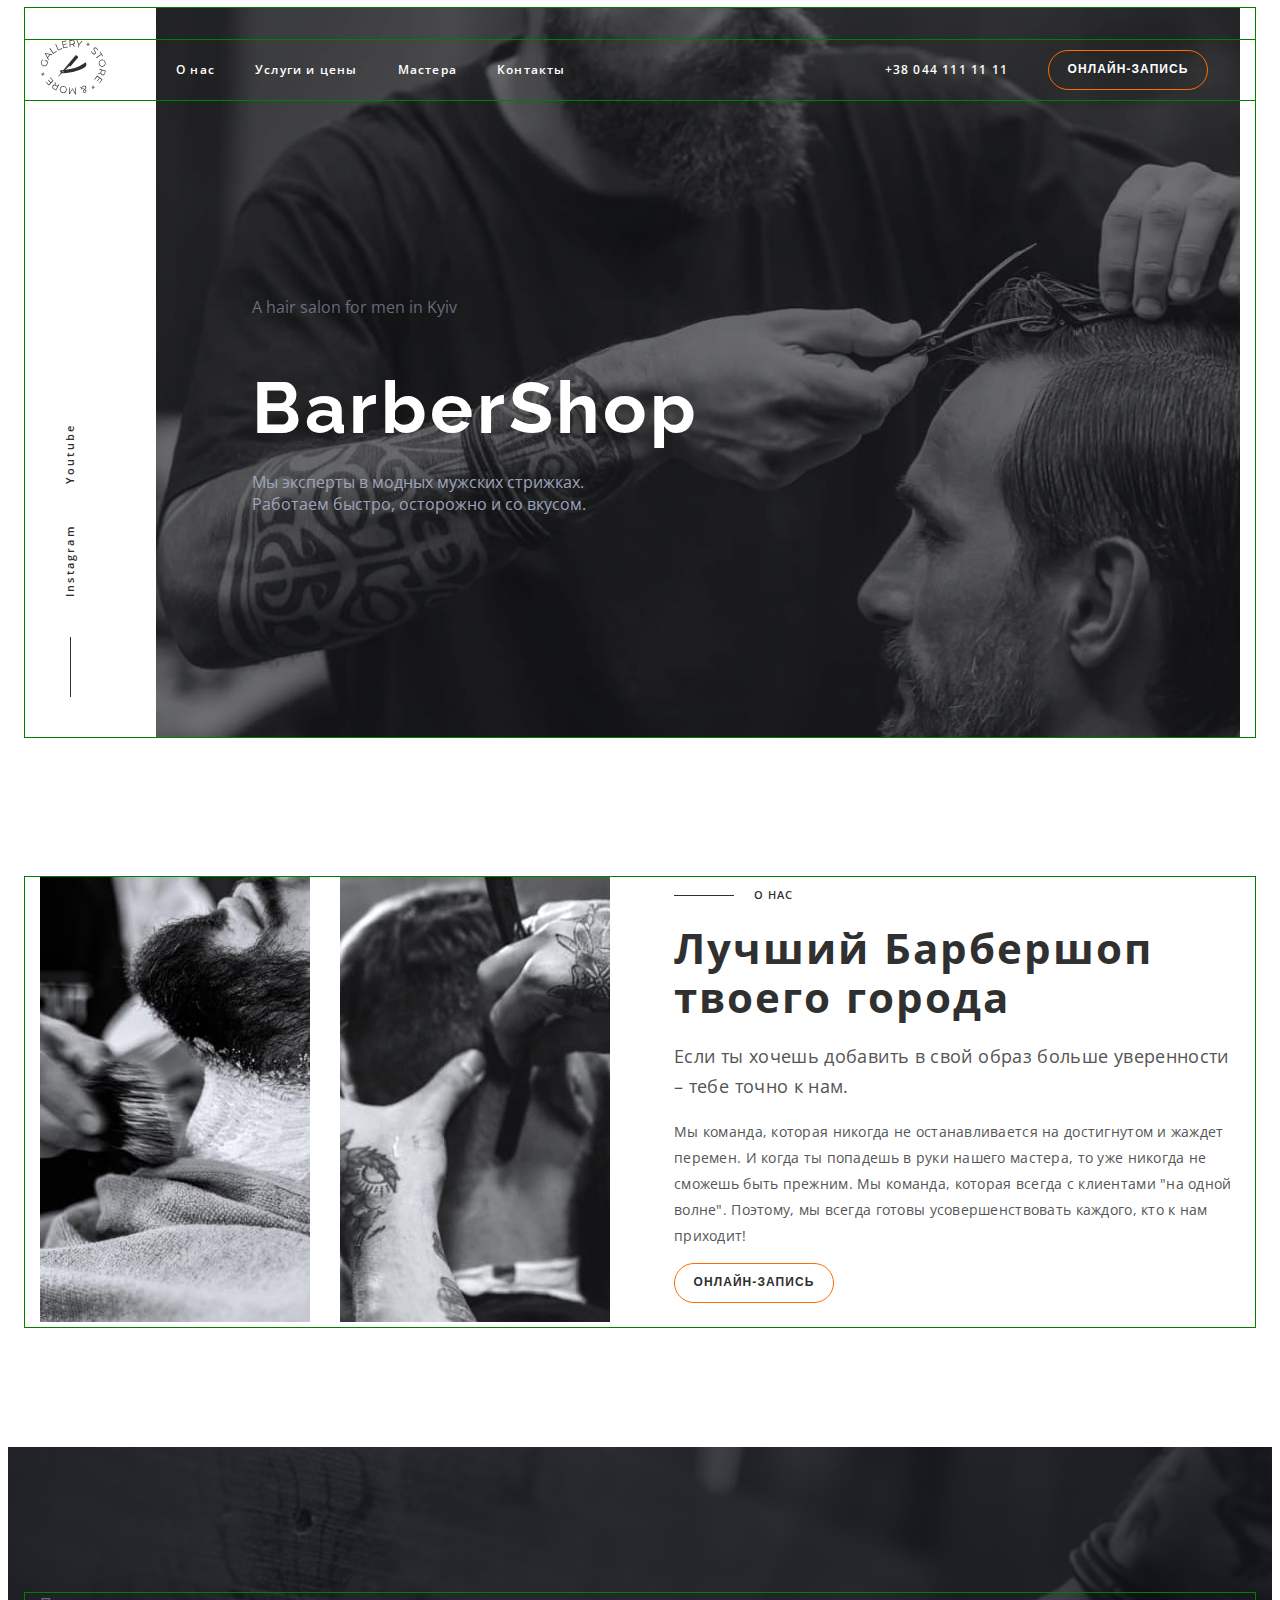
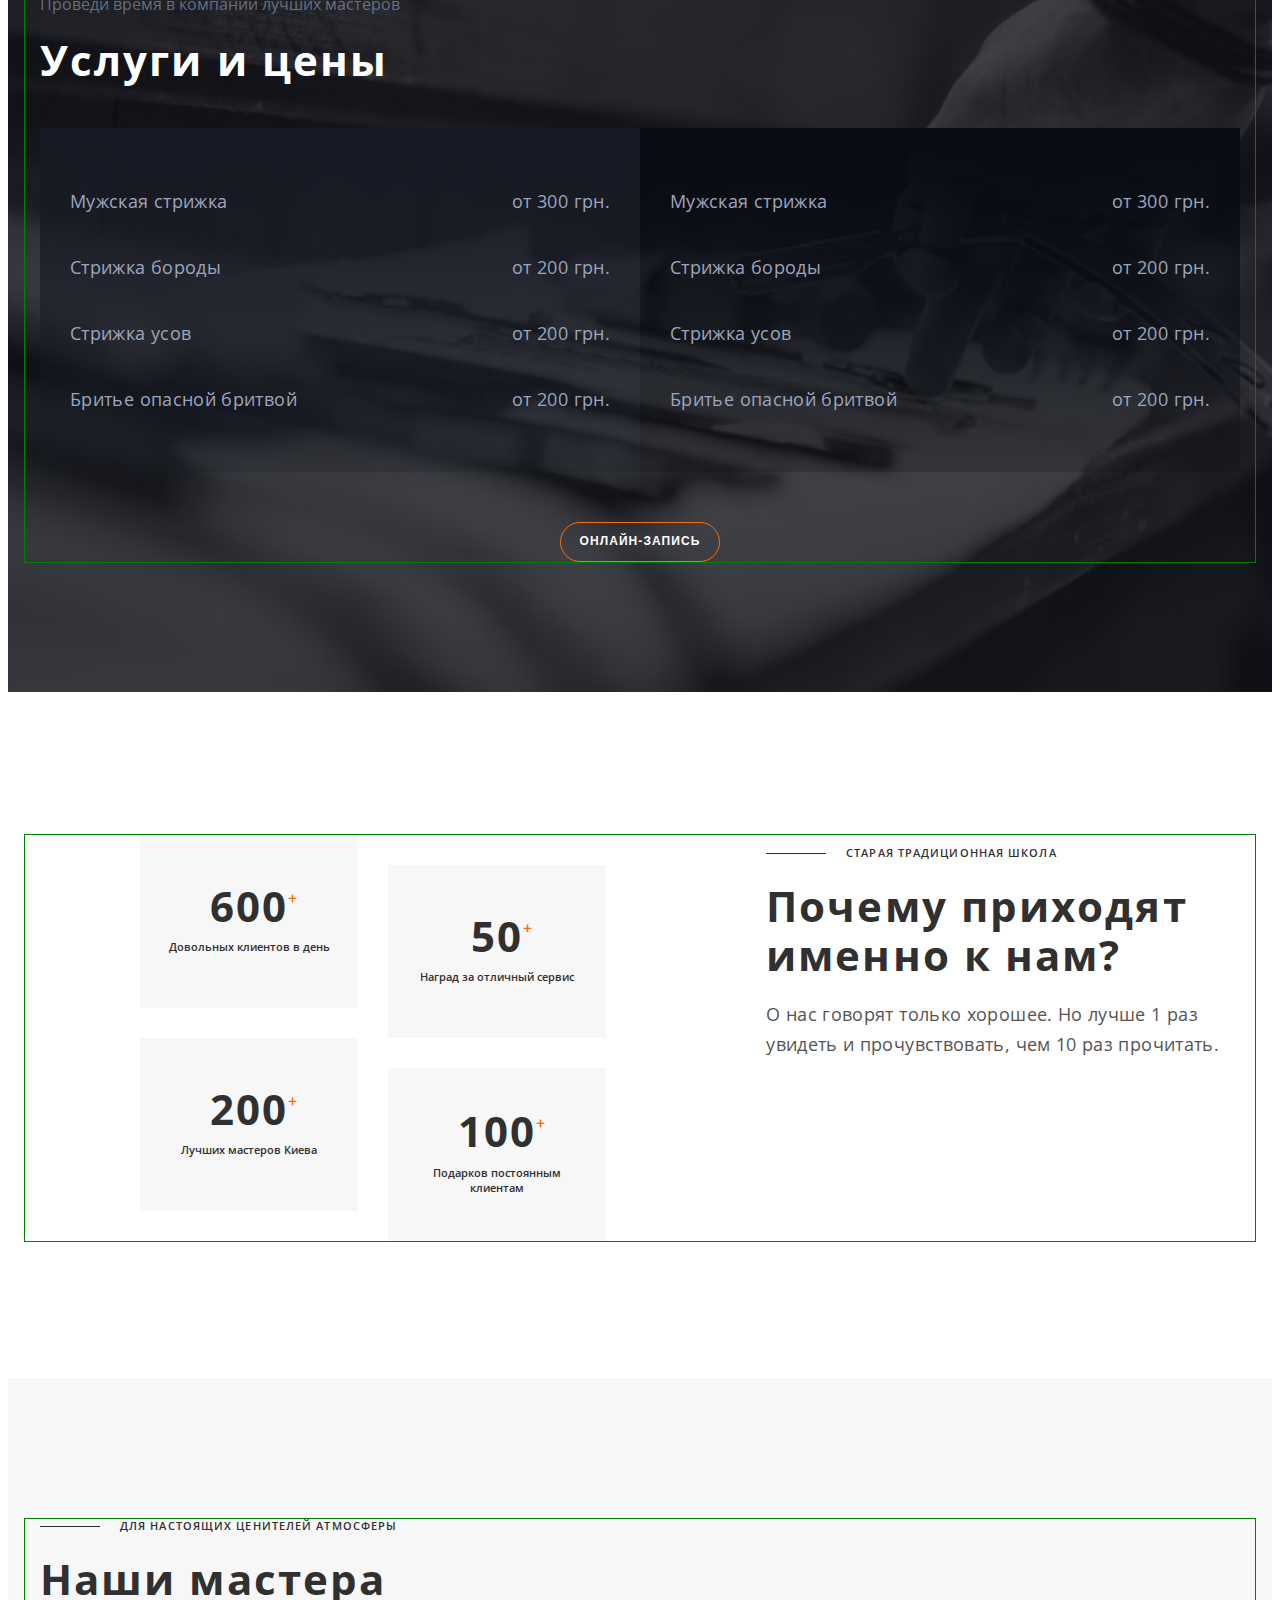
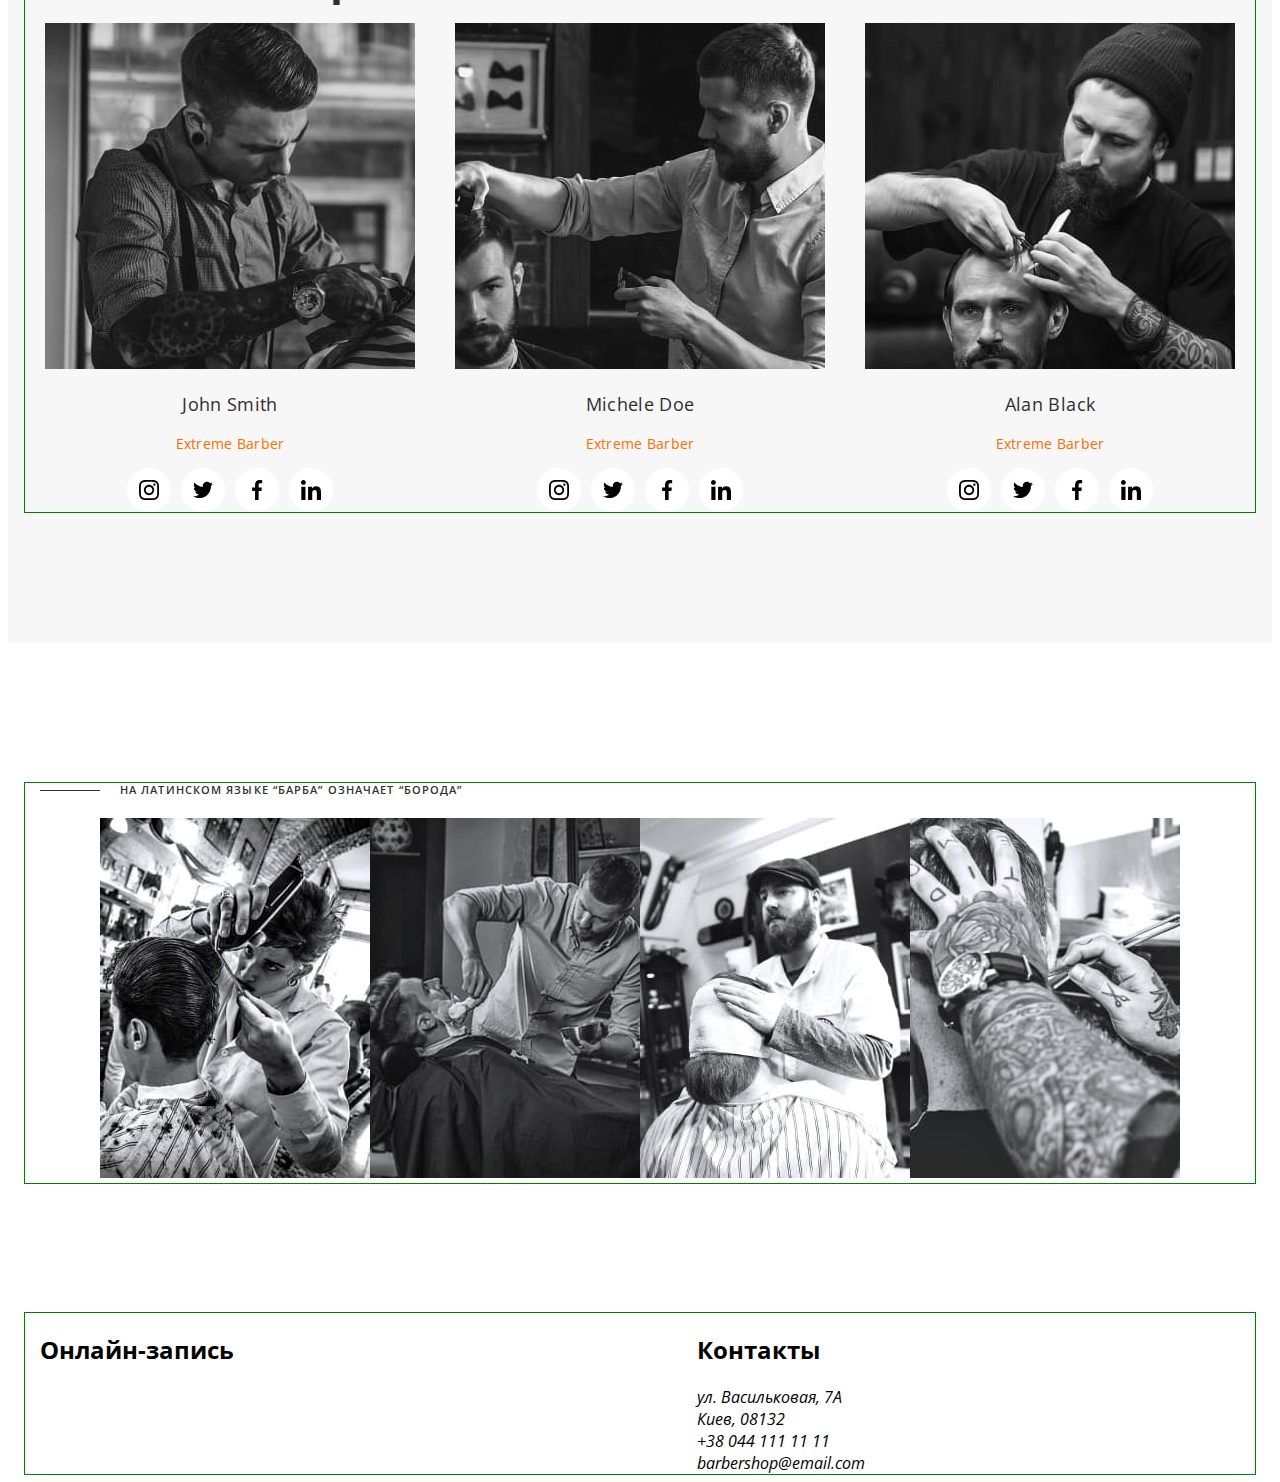
==== index.html @ f623eb81 "add masters" ====
<!DOCTYPE html>
<html lang="en">
  <head>
    <meta charset="UTF-8" />
    <meta http-equiv="X-UA-Compatible" content="IE=edge" />
    <meta name="viewport" content="width=device-width, initial-scale=1.0" />
    <link rel="preconnect" href="https://fonts.googleapis.com" />
    <link rel="preconnect" href="https://fonts.gstatic.com" crossorigin />
    <link
      href="https://fonts.googleapis.com/css2?family=Open+Sans:wght@400;600;700&family=Raleway:wght@700&display=swap"
      rel="stylesheet"
    />
    <link
      rel="stylesheet"
      href="https://cdnjs.cloudflare.com/ajax/libs/modern-normalize/1.1.0/modern-normalize.min.css"
      integrity="sha512-wpPYUAdjBVSE4KJnH1VR1HeZfpl1ub8YT/NKx4PuQ5NmX2tKuGu6U/JRp5y+Y8XG2tV+wKQpNHVUX03MfMFn9Q=="
      crossorigin="anonymous"
      referrerpolicy="no-referrer"
    />
    <link rel="stylesheet" href="./styles/styles.css" />
    <link rel="stylesheet" href="./css/main.min.css" />
    <title>Barbershop-remaster</title>
  </head>
  <body>
    <header>
      <section class="header">
        <div class="container">
          <a href="" class="logo-link">
            <svg class="logo-item" width="66" height="55">
              <use href="./images/symbol-defs.svg#icon-Logo"></use>
            </svg>
          </a>
          <ul class="list header-links-list">
            <li class="header-links-item"><a href=""></a>О нас</li>
            <li class="header-links-item"><a href=""></a>Услуги и цены</li>
            <li class="header-links-item"><a href=""></a>Мастера</li>
            <li class="header-links-item"><a href=""></a>Контакты</li>
          </ul>
          <a href="tel:+380441111111" class="link header-tel">+38 044 111 11 11</a>
          <button type="button" class="btn btn-light btn-header">онлайн-запись</button>
        </div>
      </section>
    </header>
    <main>
      <section class="hero">
        <div class="container">
          <div class="hero-soc">
            <ul class="list hero-socials-list">
              <li class="hero-socials-item">
                <a href="" class="link">Instagram</a>
              </li>
              <li class="hero-socials-item">
                <a href="" class="link">Youtube</a>
              </li>
            </ul>
          </div>
          <div class="hero-content">
            <p class="top-text-light">A hair salon for men in Kyiv</p>
            <h1 class="hero-title">BarberShop</h1>
            <p class="bottom-text-light">
              Мы эксперты в модных мужских стрижках. <br />
              Работаем быстро, осторожно и со вкусом.
            </p>
          </div>
        </div>
      </section>
      <section class="about">
        <div class="container">
          <ul class="about-photos list">
            <li class="about-photos-item">
              <img src="./images/bestbarbershop1.jpg" alt="" />
            </li>
            <li class="about-photos-item">
              <img src="./images/bestbarbershop2.jpg" alt="" />
            </li>
          </ul>
          <div class="about-content">
            <p class="top-text">О НАС</p>
            <h2 class="title">Лучший Барбершоп твоего города</h2>
            <p class="bottom-text">Если ты хочешь добавить в свой образ больше уверенности – тебе точно к нам.</p>
            <p class="small-text">
              Мы команда, которая никогда не останавливается на достигнутом и жаждет перемен. И когда ты попадешь в руки
              нашего мастера, то уже никогда не сможешь быть прежним. Мы команда, которая всегда с клиентами "на одной
              волне". Поэтому, мы всегда готовы усовершенствовать каждого, кто к нам приходит!
            </p>
            <button type="button" class="btn">онлайн-запись</button>
          </div>
        </div>
      </section>
      <section class="prices">
        <div class="container">
          <p class="top-text-light">Проведи время в компании лучших мастеров</p>
          <h2 class="title prices-title">Услуги и цены</h2>
          <div class="prices-lists">
            <ul class="prices-list list">
              <li class="prices-list-item">
                <p>Мужская стрижка</p>
                <p>от 300 грн.</p>
              </li>
              <li class="prices-list-item">
                <p>Стрижка бороды</p>
                <p>от 200 грн.</p>
              </li>
              <li class="prices-list-item">
                <p>Стрижка усов</p>
                <p>от 200 грн.</p>
              </li>
              <li class="prices-list-item">
                <p>Бритье опасной бритвой</p>
                <p>от 200 грн.</p>
              </li>
            </ul>
            <ul class="prices-list list">
              <li class="prices-list-item">
                <p>Мужская стрижка</p>
                <p>от 300 грн.</p>
              </li>
              <li class="prices-list-item">
                <p>Стрижка бороды</p>
                <p>от 200 грн.</p>
              </li>
              <li class="prices-list-item">
                <p>Стрижка усов</p>
                <p>от 200 грн.</p>
              </li>
              <li class="prices-list-item">
                <p>Бритье опасной бритвой</p>
                <p>от 200 грн.</p>
              </li>
            </ul>
          </div>
          <button type="button" class="btn btn-light btn-prices">онлайн-запись</button>
        </div>
      </section>
      <section class="benefits">
        <div class="container">
          <ul class="list benefits-list">
            <li class="benefits-list-item">
              <span class="benefits-number">600</span>
              <p class="benefits-item-text">Довольных клиентов в день</p>
            </li>
            <li class="benefits-list-item">
              <span class="benefits-number">50</span>
              <p class="benefits-item-text">Наград за отличный сервис</p>
            </li>
            <li class="benefits-list-item">
              <span class="benefits-number">200</span>
              <p class="benefits-item-text">Лучших мастеров Киева</p>
            </li>
            <li class="benefits-list-item">
              <span class="benefits-number">100</span>
              <p class="benefits-item-text">Подарков постоянным клиентам</p>
            </li>
          </ul>
          <div class="benefits-content">
            <p class="top-text">старая традиционная школа</p>
            <h2 class="title">Почему приходят именно к нам?</h2>
            <p class="bottom-text">
              О нас говорят только хорошее. Но лучше 1 раз увидеть и прочувствовать, чем 10 раз прочитать.
            </p>
          </div>
        </div>
      </section>
      <!-- --MASTERS-- -->
      <section class="masters">
        <div class="container">
          <p class="top-text">для настоящих ценителей атмосферы</p>
          <h2 class="title">Наши мастера</h2>
          <ul class="list cards-list">
            <li class="cards-list__item">
              <img src="./images/barber1.jpg" width="370" alt="" />
              <h3 class="masters-name">John Smith</h3>
              <p class="masters-position">Extreme Barber</p>
              <ul class="list social-list">
                <li class="social-list__item">
                  <a href="" class="link social-list__link">
                    <svg class="cards-social-icon" width="20" heifgt="20">
                      <use href="./images/symbol-defs.svg#icon-instagram"></use>
                    </svg>
                  </a>
                </li>
                <li class="social-list__item">
                  <a href="" class="link social-list__link">
                    <svg class="cards-social-icon" width="20" heifgt="20">
                      <use href="./images/symbol-defs.svg#icon-twitter"></use>
                    </svg>
                  </a>
                </li>
                <li class="social-list__item">
                  <a href="" class="link social-list__link">
                    <svg class="cards-social-icon" width="20" heifgt="20">
                      <use href="./images/symbol-defs.svg#icon-facebook"></use>
                    </svg>
                  </a>
                </li>
                <li class="social-list__item">
                  <a href="" class="link social-list__link">
                    <svg class="cards-social-icon" width="20" heifgt="20">
                      <use href="./images/symbol-defs.svg#icon-linkedin"></use>
                    </svg>
                  </a>
                </li>
              </ul>
            </li>
            <li class="cards-list__item">
              <img src="./images/barber2.jpg" alt="" />
              <h3 class="masters-name">Michele Doe</h3>
              <p class="masters-position">Extreme Barber</p>
              <ul class="list social-list">
                <li class="social-list__item">
                  <a href="" class="link social-list__link">
                    <svg class="cards-social-icon" width="20" heifgt="20">
                      <use href="./images/symbol-defs.svg#icon-instagram"></use>
                    </svg>
                  </a>
                </li>
                <li class="social-list__item">
                  <a href="" class="link social-list__link">
                    <svg class="cards-social-icon" width="20" heifgt="20">
                      <use href="./images/symbol-defs.svg#icon-twitter"></use>
                    </svg>
                  </a>
                </li>
                <li class="social-list__item">
                  <a href="" class="link social-list__link">
                    <svg class="cards-social-icon" width="20" heifgt="20">
                      <use href="./images/symbol-defs.svg#icon-facebook"></use>
                    </svg>
                  </a>
                </li>
                <li class="social-list__item">
                  <a href="" class="link social-list__link">
                    <svg class="cards-social-icon" width="20" heifgt="20">
                      <use href="./images/symbol-defs.svg#icon-linkedin"></use>
                    </svg>
                  </a>
                </li>
              </ul>
            </li>
            <li class="cards-list__item">
              <img src="./images/barber3.jpg" alt="" />
              <h3 class="masters-name">Alan Black</h3>
              <p class="masters-position">Extreme Barber</p>
              <ul class="list social-list">
                <li class="social-list__item">
                  <a href="" class="link social-list__link">
                    <svg class="cards-social-icon" width="20" heifgt="20">
                      <use href="./images/symbol-defs.svg#icon-instagram"></use>
                    </svg>
                  </a>
                </li>
                <li class="social-list__item">
                  <a href="" class="link social-list__link">
                    <svg class="cards-social-icon" width="20" heifgt="20">
                      <use href="./images/symbol-defs.svg#icon-twitter"></use>
                    </svg>
                  </a>
                </li>
                <li class="social-list__item">
                  <a href="" class="link social-list__link">
                    <svg class="cards-social-icon" width="20" heifgt="20">
                      <use href="./images/symbol-defs.svg#icon-facebook"></use>
                    </svg>
                  </a>
                </li>
                <li class="social-list__item">
                  <a href="" class="link social-list__link">
                    <svg class="cards-social-icon" width="20" heifgt="20">
                      <use href="./images/symbol-defs.svg#icon-linkedin"></use>
                    </svg>
                  </a>
                </li>
              </ul>
            </li>
          </ul>
        </div>
      </section>
      <section class="galery">
        <div class="container">
          <p class="top-text">На латинском языке “барба” означает “борода”</p>
          <h2 class="visually-hidden">galery</h2>
          <ul class="list galery-list">
            <li><img src="./images/galery1.jpg" width="270" alt="" class="galery-list-item" /></li>
            <li><img src="./images/galery2.jpg" width="270" alt="" class="galery-list-item" /></li>
            <li><img src="./images/galery3.jpg" width="270" alt="" class="galery-list-item" /></li>
            <li><img src="./images/galery4.jpg" width="270" alt="" class="galery-list-item" /></li>
          </ul>
        </div>
      </section>
      <section class="contacts">
        <div class="container">
          <div class="left-side">
            <h2>Онлайн-запись</h2>
          </div>
          <div class="right-side">
            <h2>Контакты</h2>
            <address>
              <ul class="list address-list">
                <li class="address-list-item">
                  <a href="" class="link address-list-link"></a>ул. Васильковая, 7А <br />
                  Киев, 08132
                </li>
                <li class="address-list-item">
                  <a href="tel:+380441111111" class="link address-list-link"></a>+38 044 111 11 11
                </li>
                <li class="address-list-item">
                  <a href="mailto:barbershop@email.com" class="link address-list-link">barbershop@email.com</a>
                </li>
              </ul>
            </address>
          </div>
        </div>
      </section>
    </main>
  </body>
</html>
---- styles/styles.css ----
body {
  font-family: "open sans", sans-serif;
}

ul,
ol {
  margin: 0;
  padding-left: 0;
}

.link {
  text-decoration: none;
  display: block;
  color: currentColor;
}

.list {
  list-style: none;
}

.container {
  width: 1200px;
  padding-left: 15px;
  padding-right: 15px;
  margin: 0 auto;
  outline: 1px solid green;
}

.visually-hidden {
  position: absolute;
  white-space: nowrap;
  width: 1px;
  height: 1px;
  overflow: hidden;
  border: 0;
  padding: 0;
  clip: rect(0 0 0 0);
  clip-path: inset(50%);
  margin: -1px;
}

.top-text {
  margin-bottom: 20px;
  font-weight: 600;
  font-size: 11px;
  line-height: 1.36;
  letter-spacing: 0.1em;
  text-transform: uppercase;
  color: var(--text-dark-color);
  display: flex;
  align-items: center;
}

.top-text::before {
  content: "";
  width: 60px;
  height: 1px;
  background-color: var(--text-dark-color);
  margin-right: 20px;
}

.top-text-light {
  color: var(--top-text-light-color);
}

.title {
  font-weight: 700;
  font-size: 42px;
  line-height: 49px;
  letter-spacing: 0.05em;
  color: var(--text-dark-color);
  margin-top: 20px;
  margin-bottom: 20px;
}

.bottom-text {
  font-weight: 400;
  font-size: 18px;
  line-height: 1.67;
  letter-spacing: 0.02em;
  color: var(--text-grey-color);
}

.bottom-text-light {
  color: var(--text-light-color);
}

.small-text {
  font-size: 14px;
  line-height: 1.86;
  letter-spacing: 0.02em;
  color: var(--text-grey-color);
}

/* -----------HEADER----------- */

.header {
  padding-top: 32px;
  /* padding-bottom: 32px; */
  position: absolute;
  left: 50%;
  transform: translateX(-50%);
}

.header .container {
  display: flex;
  align-items: center;
}

.logo-link {
  color: var(--text-dark-color);
}

.logo-item {
  fill: currentColor;
}

.header-links-list {
  display: flex;
  margin-left: 70px;
}

.header-links-item {
  font-weight: 600;
  font-size: 12px;
  line-height: 1.33;
  letter-spacing: 0.1em;
  color: var(--white-color);
}

.header-links-item:not(:first-child) {
  margin-left: 40px;
}

.header-tel {
  font-weight: 600;
  font-size: 12px;
  line-height: 1.33;
  letter-spacing: 0.1em;
  color: var(--white-color);
  margin-left: 319px;
  margin-right: 40px;
}

/* -----------HERO----------- */

.hero .container {
  display: flex;
  align-items: flex-end;
}

.hero-soc {
  display: flex;
  transform-origin: top left;
  width: 93px;
  padding-left: 23px;
  padding-bottom: 40px;
}

.hero-socials-list {
  display: flex;
  align-items: center;
  transform: rotate(-90deg) translateX(-15px);
  transform-origin: top left;
}

.hero-socials-list::before {
  content: "";

  width: 60px;
  height: 1px;
  background-color: var(--text-dark-color);
  margin-right: 40px;
  display: flex;
}

.hero-socials-item {
  font-weight: 600;
  font-size: 11px;
  line-height: 1.36;
  letter-spacing: 0.2em;
  color: var(--text-dark-color);
}

.hero-socials-item + .hero-socials-item {
  margin-left: 40px;
}

.hero-content {
  padding: 272px 96px 206px 96px;
  padding-right: 452px;
  background-color: var(--text-dark-color);
  background-image: linear-gradient(rgba(25, 28, 38, 0.2), rgba(25, 28, 38, 0.2)), url(../images/bg-header.jpg);
  background-size: cover;
  background-repeat: no-repeat;
  background-position: center;
  flex-grow: 1;
}

.hero-title {
  margin-bottom: 20px;
  font-family: "Raleway";
  font-weight: 700;
  font-size: 72px;
  line-height: 1.18;
  letter-spacing: 0.05em;
  color: var(--white-color);
}

.about .container {
  display: flex;
}

.about-photos {
  display: flex;
}

/* -----------ABOUT----------- */

.about {
  padding-top: 140px;
  padding-bottom: 120px;
}

.about-content {
  margin-left: 64px;
}

.about-photos-item + .about-photos-item {
  margin-left: 30px;
}

/* -----------PRICES----------- */

.prices {
  padding-top: 130px;
  padding-bottom: 130px;
  max-width: 1280px;
  margin: 0 auto;
  background-color: #111319;
  background-image: url(../images/bg-prices.png);
  background-size: cover;
  background-repeat: no-repeat;
}

.prices-title {
  margin-bottom: 44px;
  color: var(--white-color);
}

.prices-lists {
  display: flex;
}

.prices-list {
  flex-grow: 1;
  padding: 40px 30px;
  background: linear-gradient(180deg, #171a24 0%, rgba(23, 26, 36, 0.2) 100%);
  margin-bottom: 50px;
}

.prices-list + .prices-list {
  background: linear-gradient(180deg, #090b13 0%, rgba(9, 11, 19, 0.2) 100%);
}

.prices-list-item {
  display: flex;
  justify-content: space-between;
  font-size: 18px;
  line-height: 1.67;
  letter-spacing: 0.02em;

  color: #9da4bd;
}

.btn-prices {
  margin: 0 auto;
}

/* -----------BENEFITS----------- */

.benefits {
  padding-top: 143px;
  padding-bottom: 137px;
}

.benefits .container {
  display: flex;
}

.benefits-list {
  display: flex;
  flex-wrap: wrap;
  margin-left: 100px;
}

.benefits-list-item {
  width: 170px;
  height: 133px;
  background-color: var(--bg-grey-color);
  display: flex;
  flex-direction: column;
  align-items: center;
  justify-content: center;
  padding: 20px 24px;
}

.benefits-list-item:nth-child(odd) {
  margin-right: 30px;
}

.benefits-list-item:nth-child(even) {
  margin-top: 30px;
}

.benefits-number {
  position: relative;
  font-weight: 700;
  font-size: 42px;
  line-height: 1.35;
  letter-spacing: 0.05em;
  color: var(--text-dark-color);
}

.benefits-number::after {
  position: absolute;
  transform: translateY(10px);
  content: "+";
  font-weight: 600;
  font-size: 16px;
  line-height: 1.37;
  text-align: center;
  color: var(--accent-color);
  top: 0;
}

.benefits-item-text {
  font-weight: 600;
  font-size: 11px;
  line-height: 1.36;
  text-align: center;
  color: var(--text-dark-color);
  margin-top: 6px;
}

.benefits-content {
  margin-left: 130px;
}

/* -----------MASTERS----------- */

/* -----------GALERY----------- */

.galery {
  padding-top: 130px;
  padding-bottom: 130px;
}

.galery-list {
  display: flex;
  justify-content: center;
}

.galery-list-item:not(:first-child) {
  margin-left: 30px;
}

/* -----------CONTACTS----------- */

.contacts .container {
  display: flex;
}

.left-side {
  width: 657px;
}
---- css/main.min.css ----
:root{--accent-color: #ff6c00;--white-color: #ffffff;--text-dark-color: #303030;--top-text-light-color: rgba(157, 164, 189, 0.6);--text-grey-color: #555555;--text-light-color: #9da4bd;--bg-grey-color: #f7f7f7}.btn{display:block;width:160px;height:40px;border:1px solid var(--accent-color);border-radius:25px;background-color:rgba(0,0,0,0);font-weight:600;font-size:12px;line-height:1.33;letter-spacing:.09em;text-transform:uppercase;color:var(--text-dark-color)}.btn-light{color:var(--white-color)}.masters{padding-top:130px;padding-bottom:130px;background-color:var(--bg-grey-color)}.cards-list{display:flex;justify-content:space-around;gap:30px}.cards-list__item{flex-basis:calc((100% - 90px)/3)}.masters-name{font-weight:400;font-size:18px;line-height:1.38;text-align:center;letter-spacing:.02em;color:var(--text-dark-color)}.masters-position{font-weight:400;font-size:14px;line-height:1.35;text-align:center;letter-spacing:.02em;color:var(--accent-color)}.social-list{display:flex;justify-content:center}.social-list__item{width:44px;height:44px}.social-list__item:not(:first-child){margin-left:10px}.social-list__link{display:flex;justify-content:center;align-items:center;width:100%;height:100%;border-radius:50%;background-color:var(--white-color)}/*# sourceMappingURL=main.min.css.map */
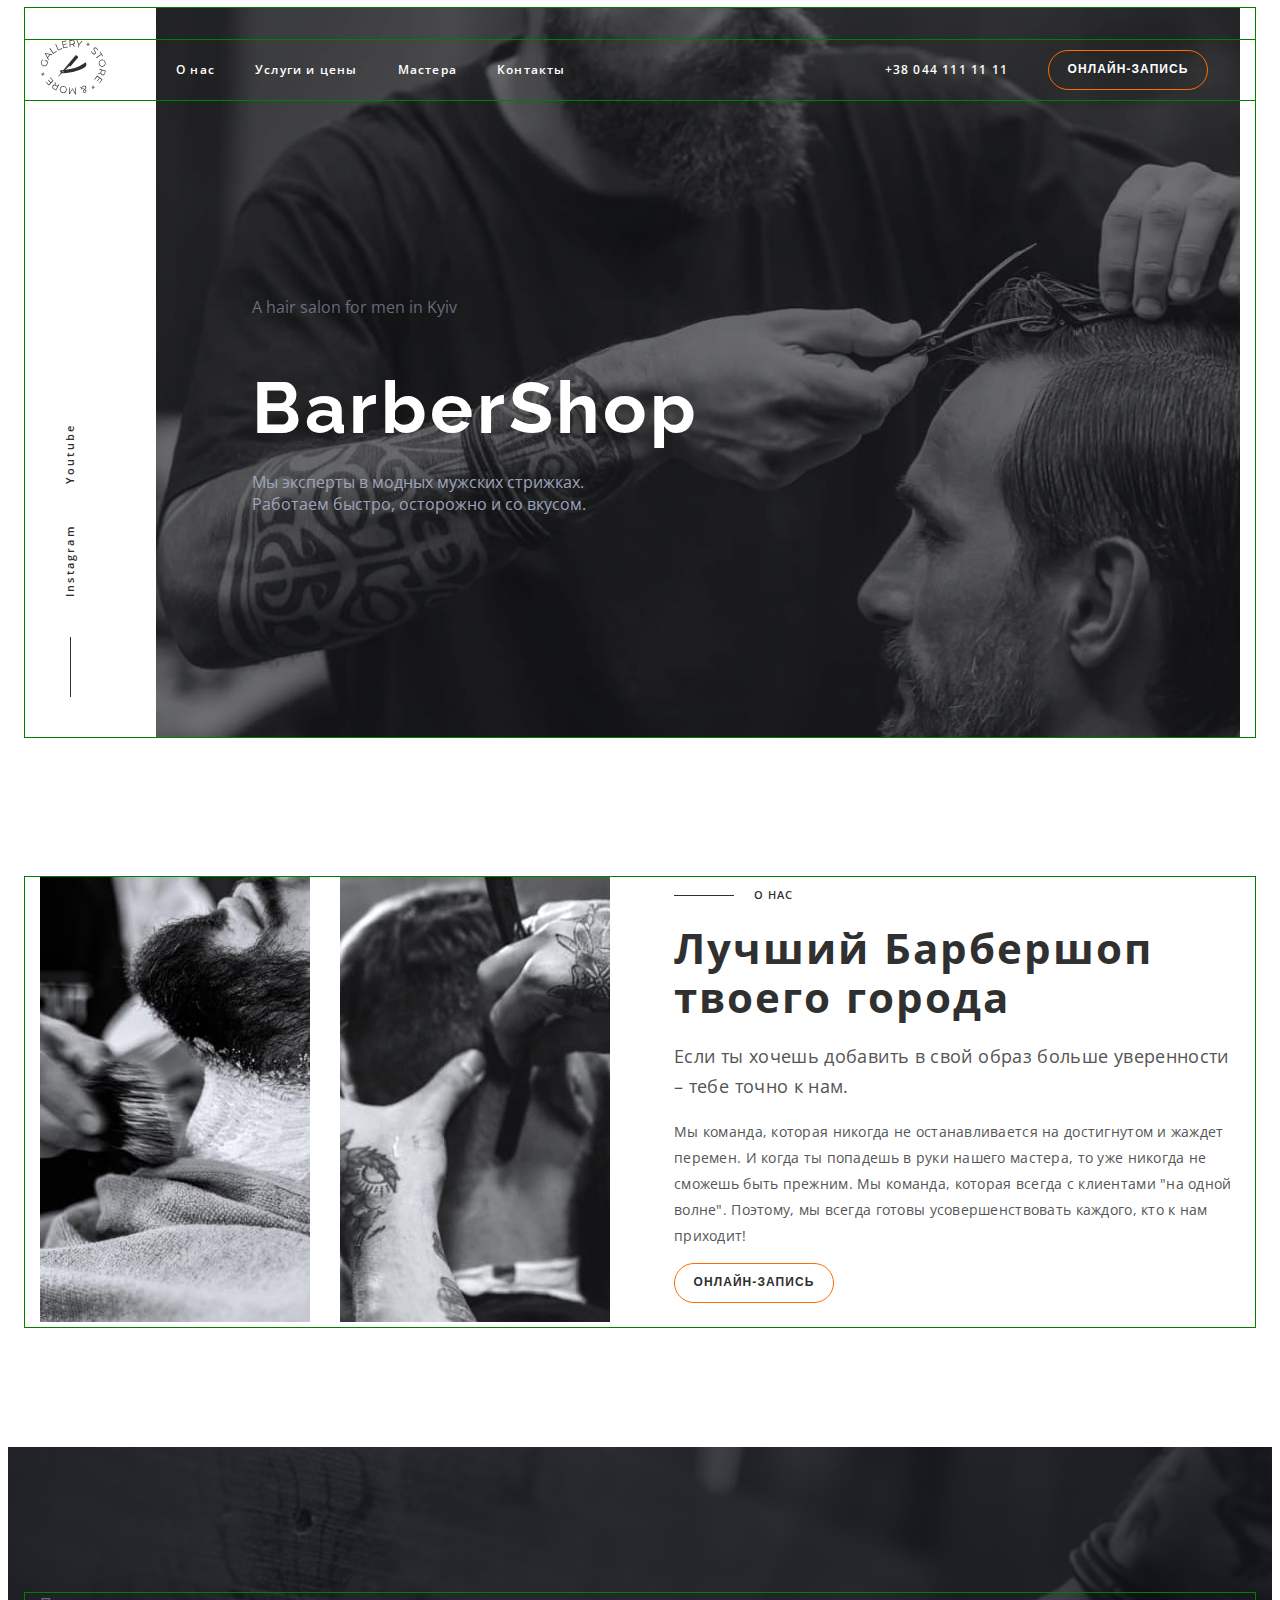
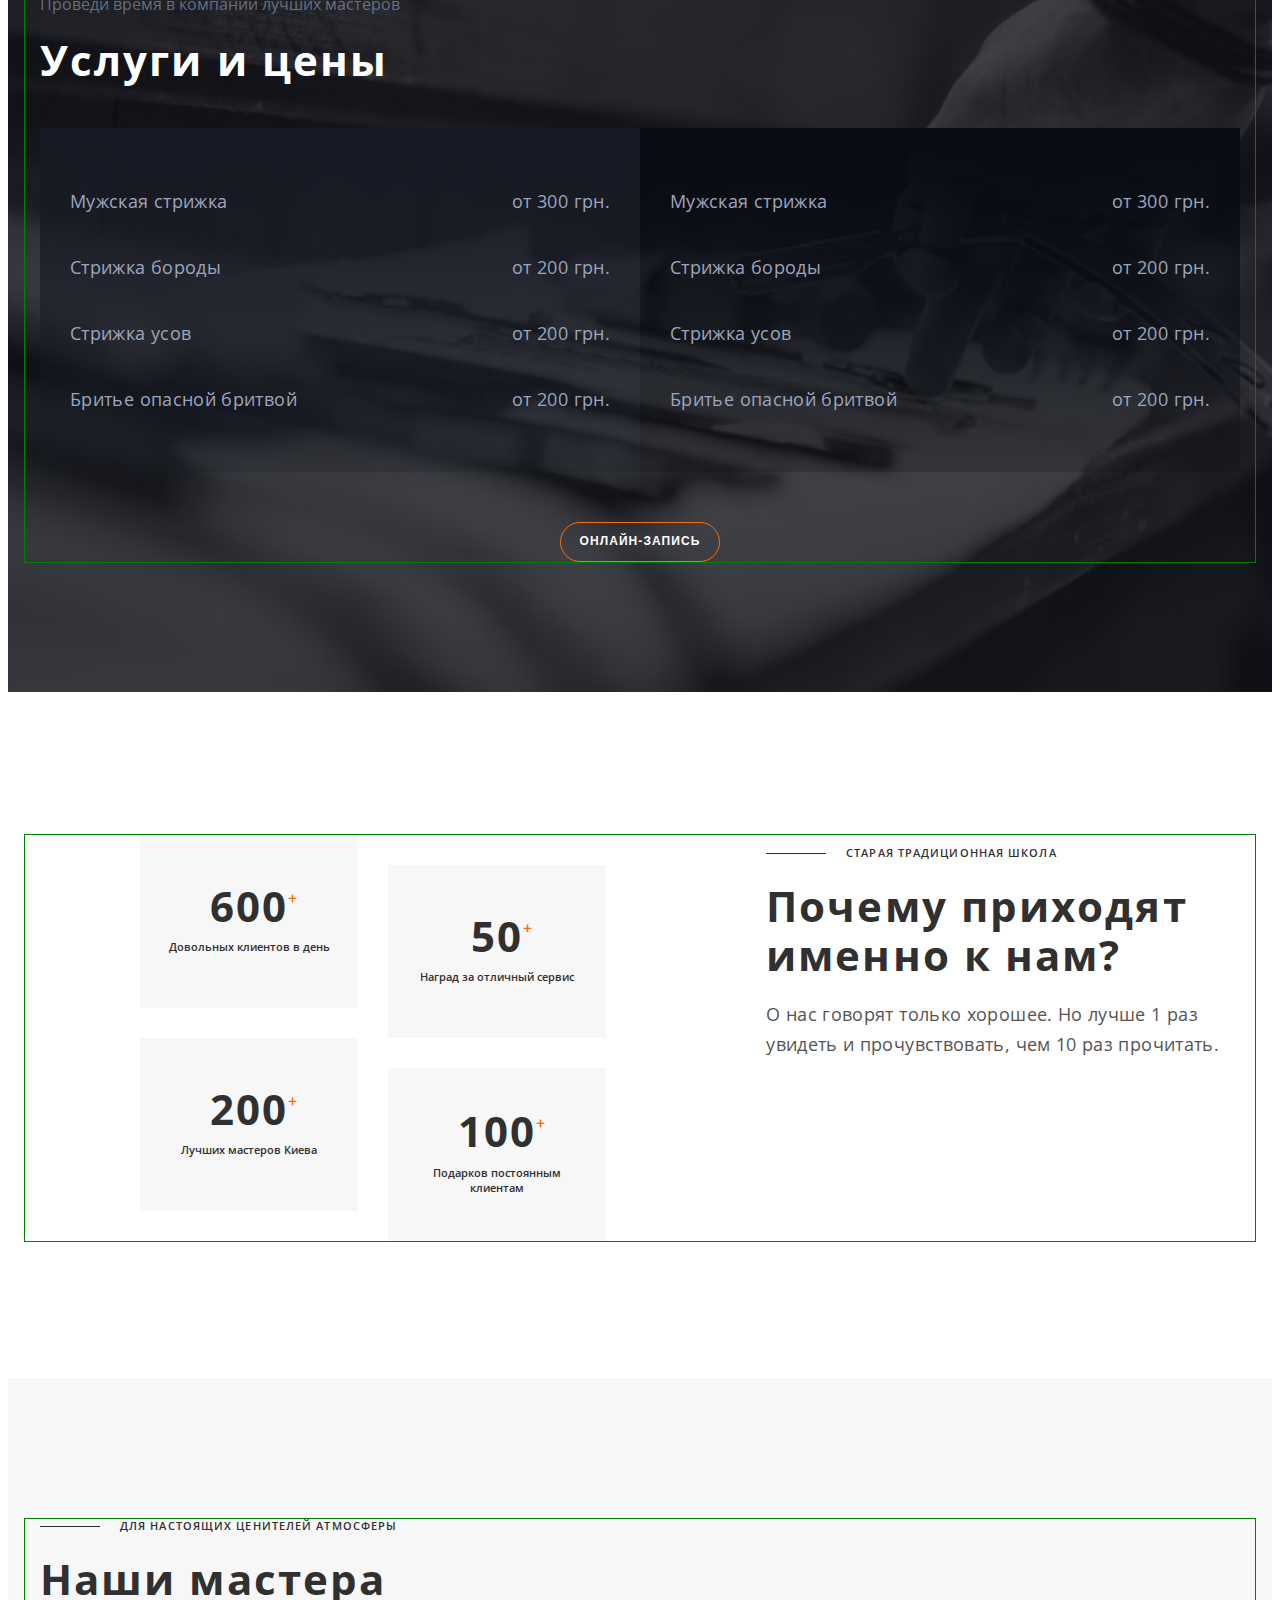
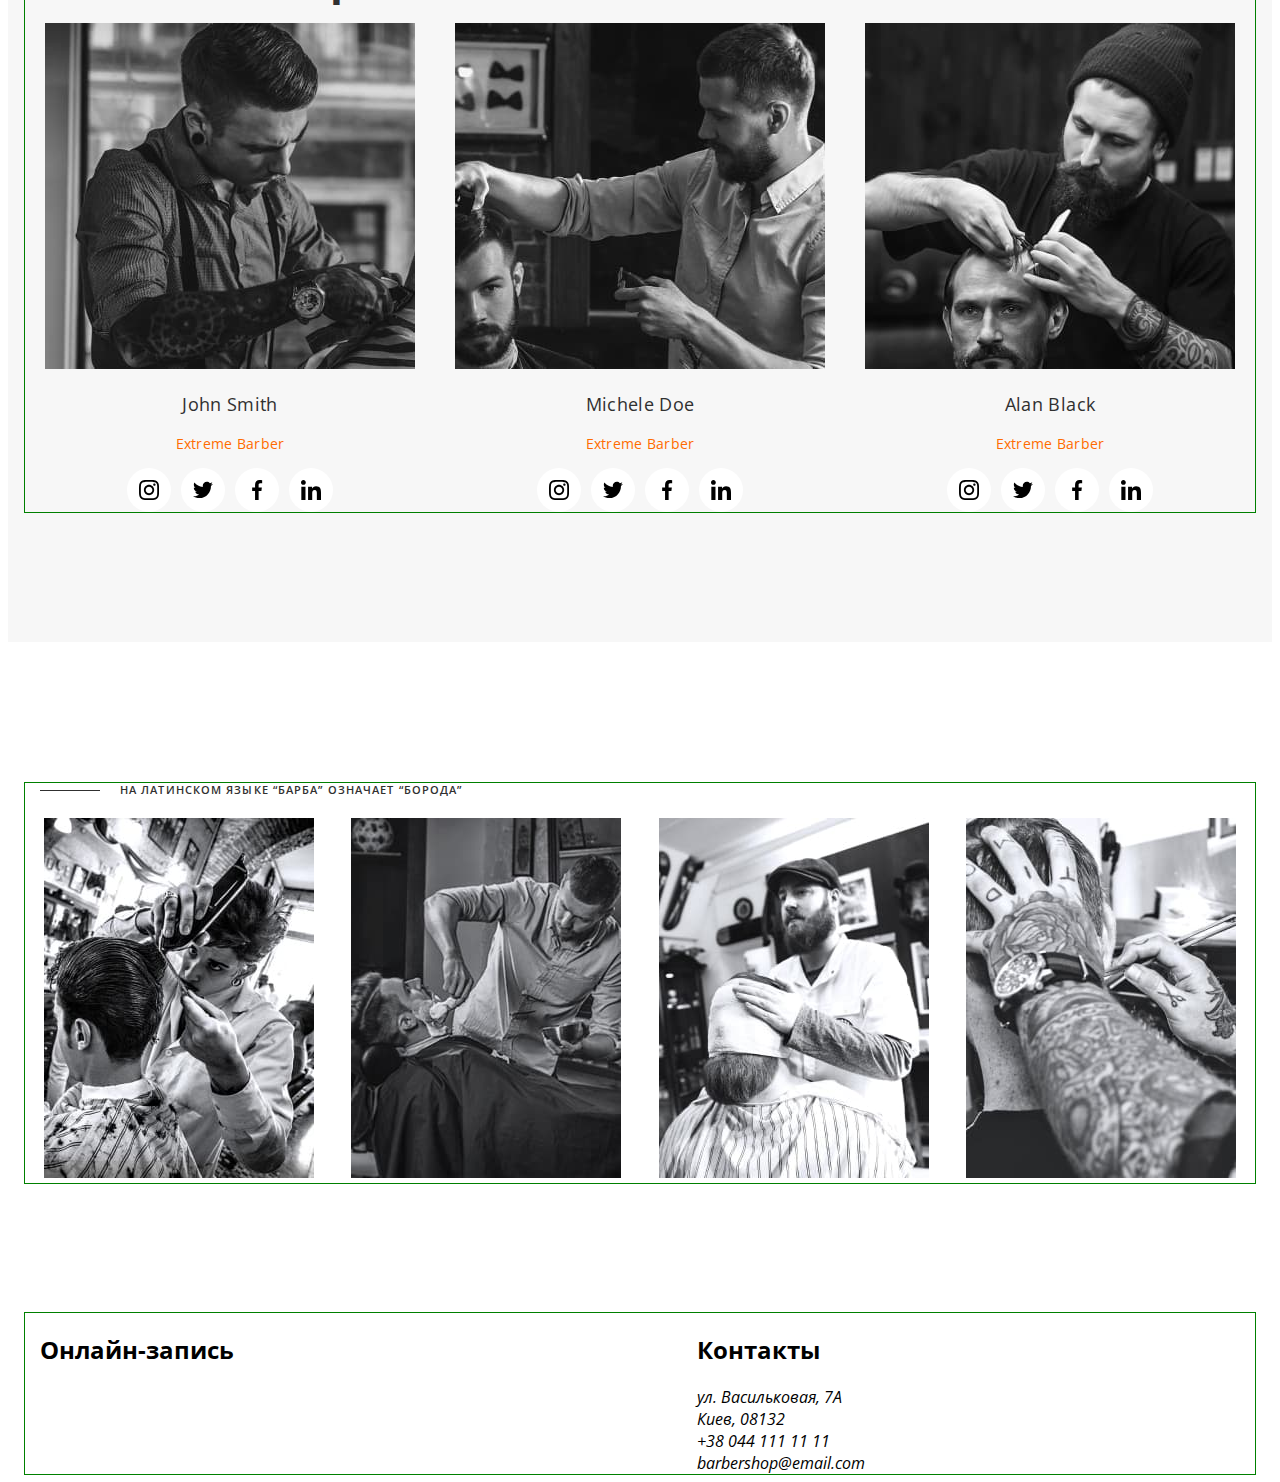
==== commit 3e5bee15: "add galery" ====
--- a/index.html
+++ b/index.html
@@ -279,11 +279,11 @@
         <div class="container">
           <p class="top-text">На латинском языке “барба” означает “борода”</p>
           <h2 class="visually-hidden">galery</h2>
-          <ul class="list galery-list">
-            <li><img src="./images/galery1.jpg" width="270" alt="" class="galery-list-item" /></li>
-            <li><img src="./images/galery2.jpg" width="270" alt="" class="galery-list-item" /></li>
-            <li><img src="./images/galery3.jpg" width="270" alt="" class="galery-list-item" /></li>
-            <li><img src="./images/galery4.jpg" width="270" alt="" class="galery-list-item" /></li>
+          <ul class="list galery__list">
+            <li class="galery__item"><img src="./images/galery1.jpg" width="270" alt="" class="galery-list-item" /></li>
+            <li class="galery__item"><img src="./images/galery2.jpg" width="270" alt="" class="galery-list-item" /></li>
+            <li class="galery__item"><img src="./images/galery3.jpg" width="270" alt="" class="galery-list-item" /></li>
+            <li class="galery__item"><img src="./images/galery4.jpg" width="270" alt="" class="galery-list-item" /></li>
           </ul>
         </div>
       </section>
--- a/styles/styles.css
+++ b/styles/styles.css
@@ -351,20 +351,6 @@
 
 /* -----------GALERY----------- */
 
-.galery {
-  padding-top: 130px;
-  padding-bottom: 130px;
-}
-
-.galery-list {
-  display: flex;
-  justify-content: center;
-}
-
-.galery-list-item:not(:first-child) {
-  margin-left: 30px;
-}
-
 /* -----------CONTACTS----------- */
 
 .contacts .container {
--- a/css/main.min.css
+++ b/css/main.min.css
@@ -1 +1 @@
-:root{--accent-color: #ff6c00;--white-color: #ffffff;--text-dark-color: #303030;--top-text-light-color: rgba(157, 164, 189, 0.6);--text-grey-color: #555555;--text-light-color: #9da4bd;--bg-grey-color: #f7f7f7}.btn{display:block;width:160px;height:40px;border:1px solid var(--accent-color);border-radius:25px;background-color:rgba(0,0,0,0);font-weight:600;font-size:12px;line-height:1.33;letter-spacing:.09em;text-transform:uppercase;color:var(--text-dark-color)}.btn-light{color:var(--white-color)}.masters{padding-top:130px;padding-bottom:130px;background-color:var(--bg-grey-color)}.cards-list{display:flex;justify-content:space-around;gap:30px}.cards-list__item{flex-basis:calc((100% - 90px)/3)}.masters-name{font-weight:400;font-size:18px;line-height:1.38;text-align:center;letter-spacing:.02em;color:var(--text-dark-color)}.masters-position{font-weight:400;font-size:14px;line-height:1.35;text-align:center;letter-spacing:.02em;color:var(--accent-color)}.social-list{display:flex;justify-content:center}.social-list__item{width:44px;height:44px}.social-list__item:not(:first-child){margin-left:10px}.social-list__link{display:flex;justify-content:center;align-items:center;width:100%;height:100%;border-radius:50%;background-color:var(--white-color)}/*# sourceMappingURL=main.min.css.map */+:root{--accent-color: #ff6c00;--white-color: #ffffff;--text-dark-color: #303030;--top-text-light-color: rgba(157, 164, 189, 0.6);--text-grey-color: #555555;--text-light-color: #9da4bd;--bg-grey-color: #f7f7f7}.btn{display:block;width:160px;height:40px;border:1px solid var(--accent-color);border-radius:25px;background-color:rgba(0,0,0,0);font-weight:600;font-size:12px;line-height:1.33;letter-spacing:.09em;text-transform:uppercase;color:var(--text-dark-color)}.btn-light{color:var(--white-color)}.masters{padding-top:130px;padding-bottom:130px;background-color:var(--bg-grey-color)}.cards-list{display:flex;justify-content:space-around;gap:30px}.cards-list__item{flex-basis:calc((100% - 90px)/3)}.masters-name{font-weight:400;font-size:18px;line-height:1.38;text-align:center;letter-spacing:.02em;color:var(--text-dark-color)}.masters-position{font-weight:400;font-size:14px;line-height:1.35;text-align:center;letter-spacing:.02em;color:var(--accent-color)}.social-list{display:flex;justify-content:center}.social-list__item{width:44px;height:44px}.social-list__item:not(:first-child){margin-left:10px}.social-list__link{display:flex;justify-content:center;align-items:center;width:100%;height:100%;border-radius:50%;background-color:var(--white-color)}.galery{padding-top:130px;padding-bottom:130px}.galery__list{display:flex;justify-content:space-around;gap:30px}.galery__item{flex-basis:calc((100% - 120px)/4)}/*# sourceMappingURL=main.min.css.map */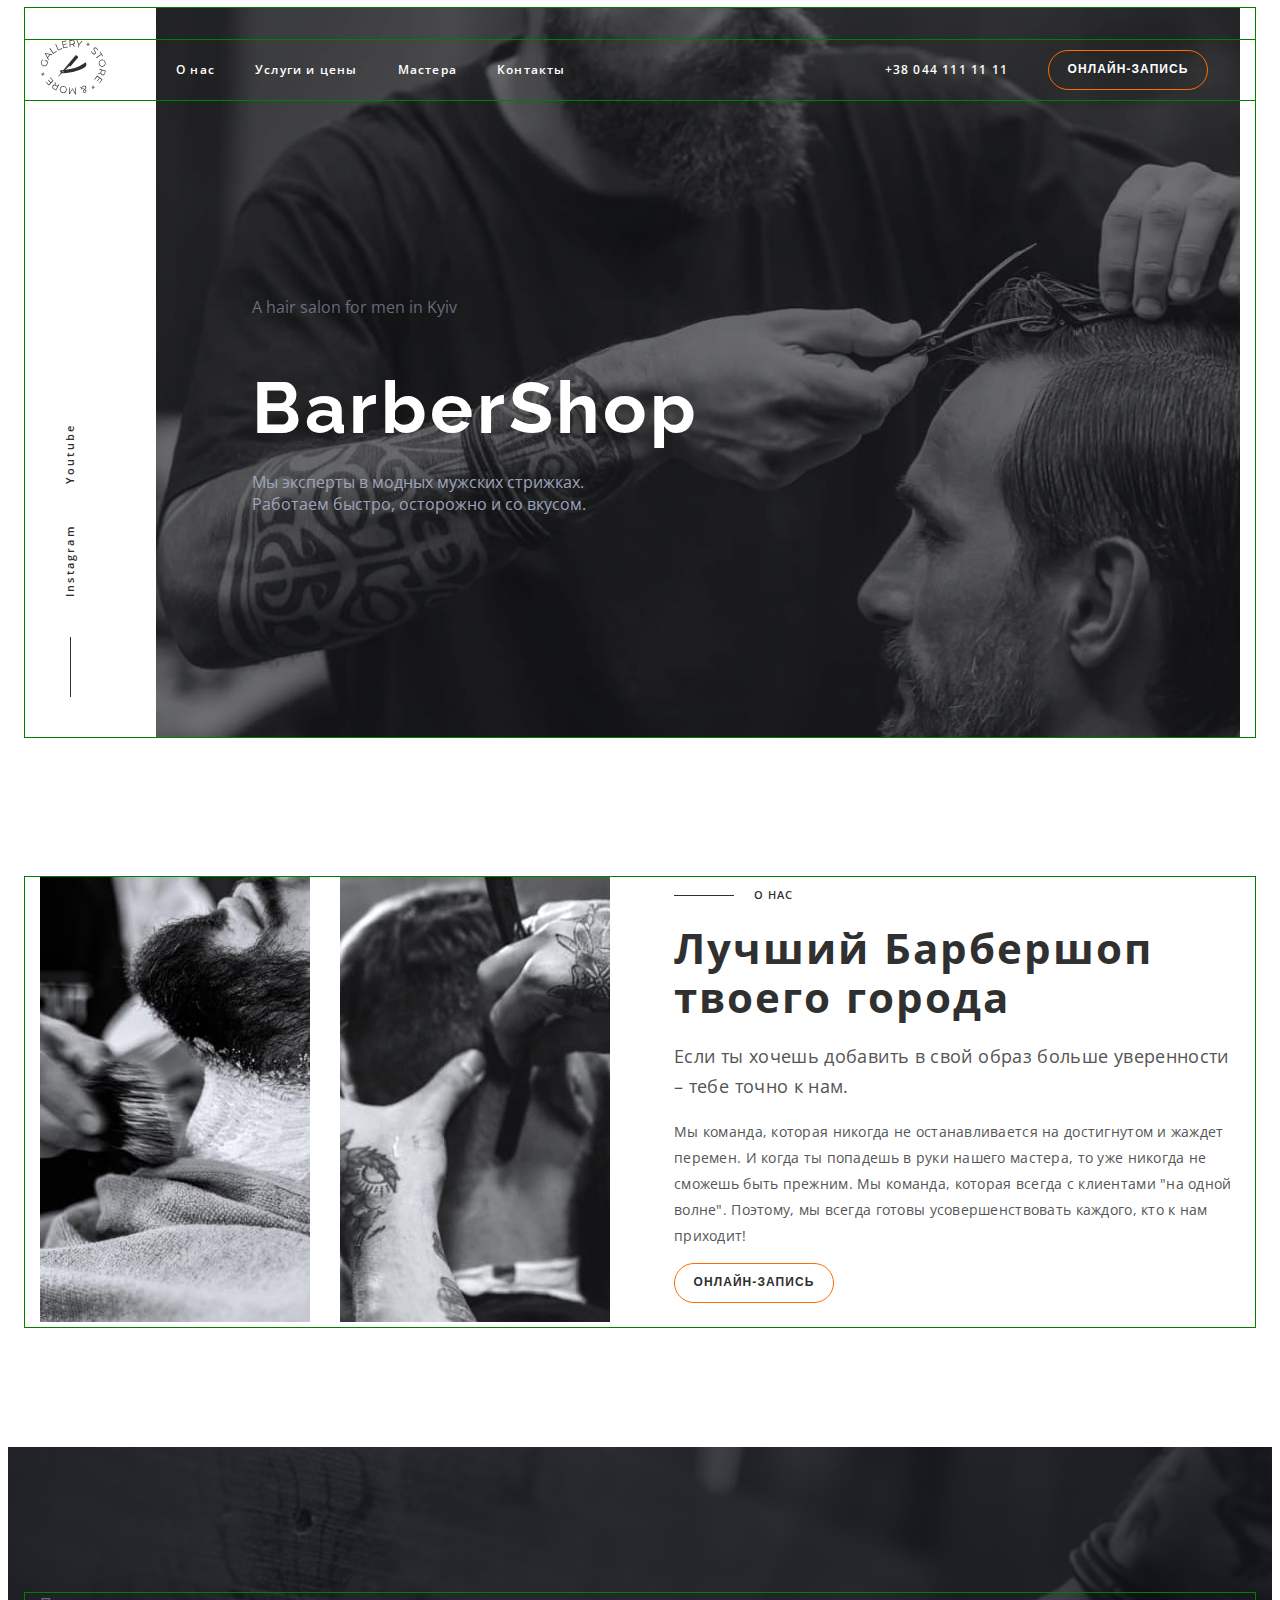
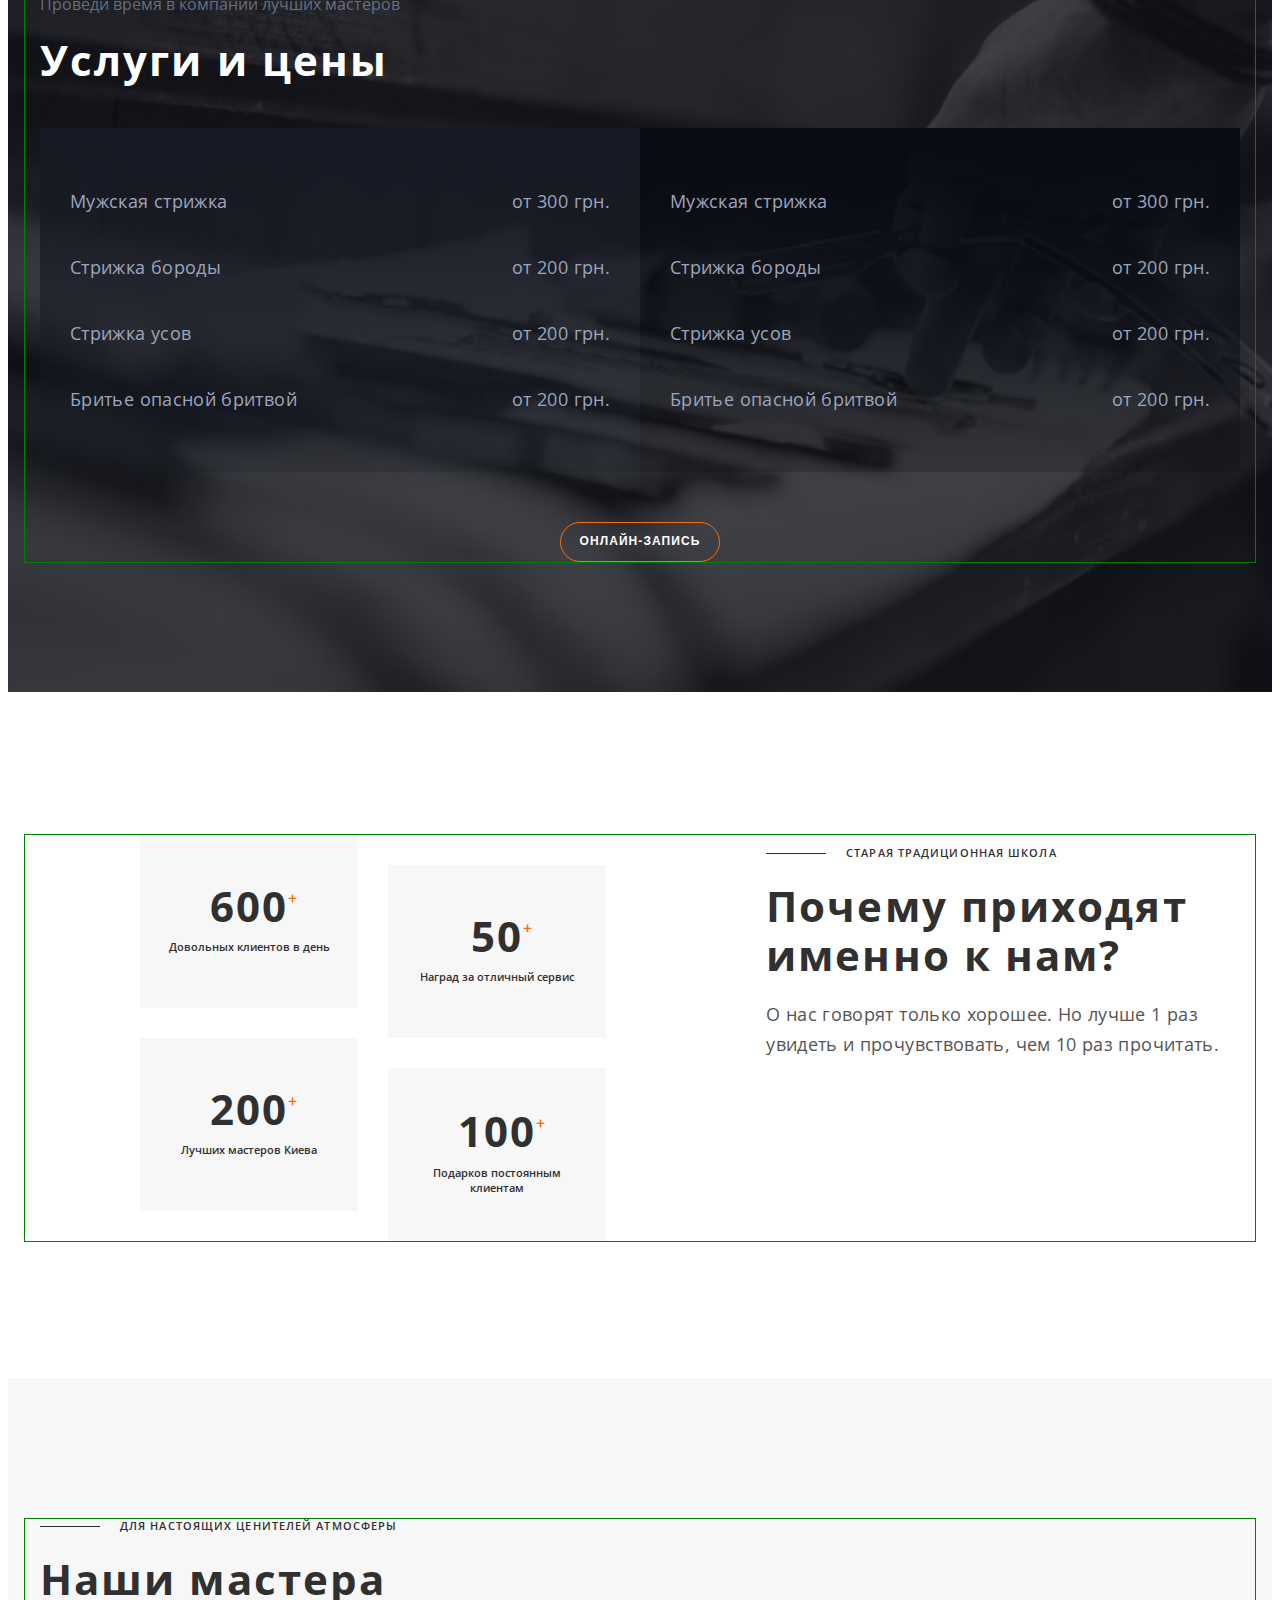
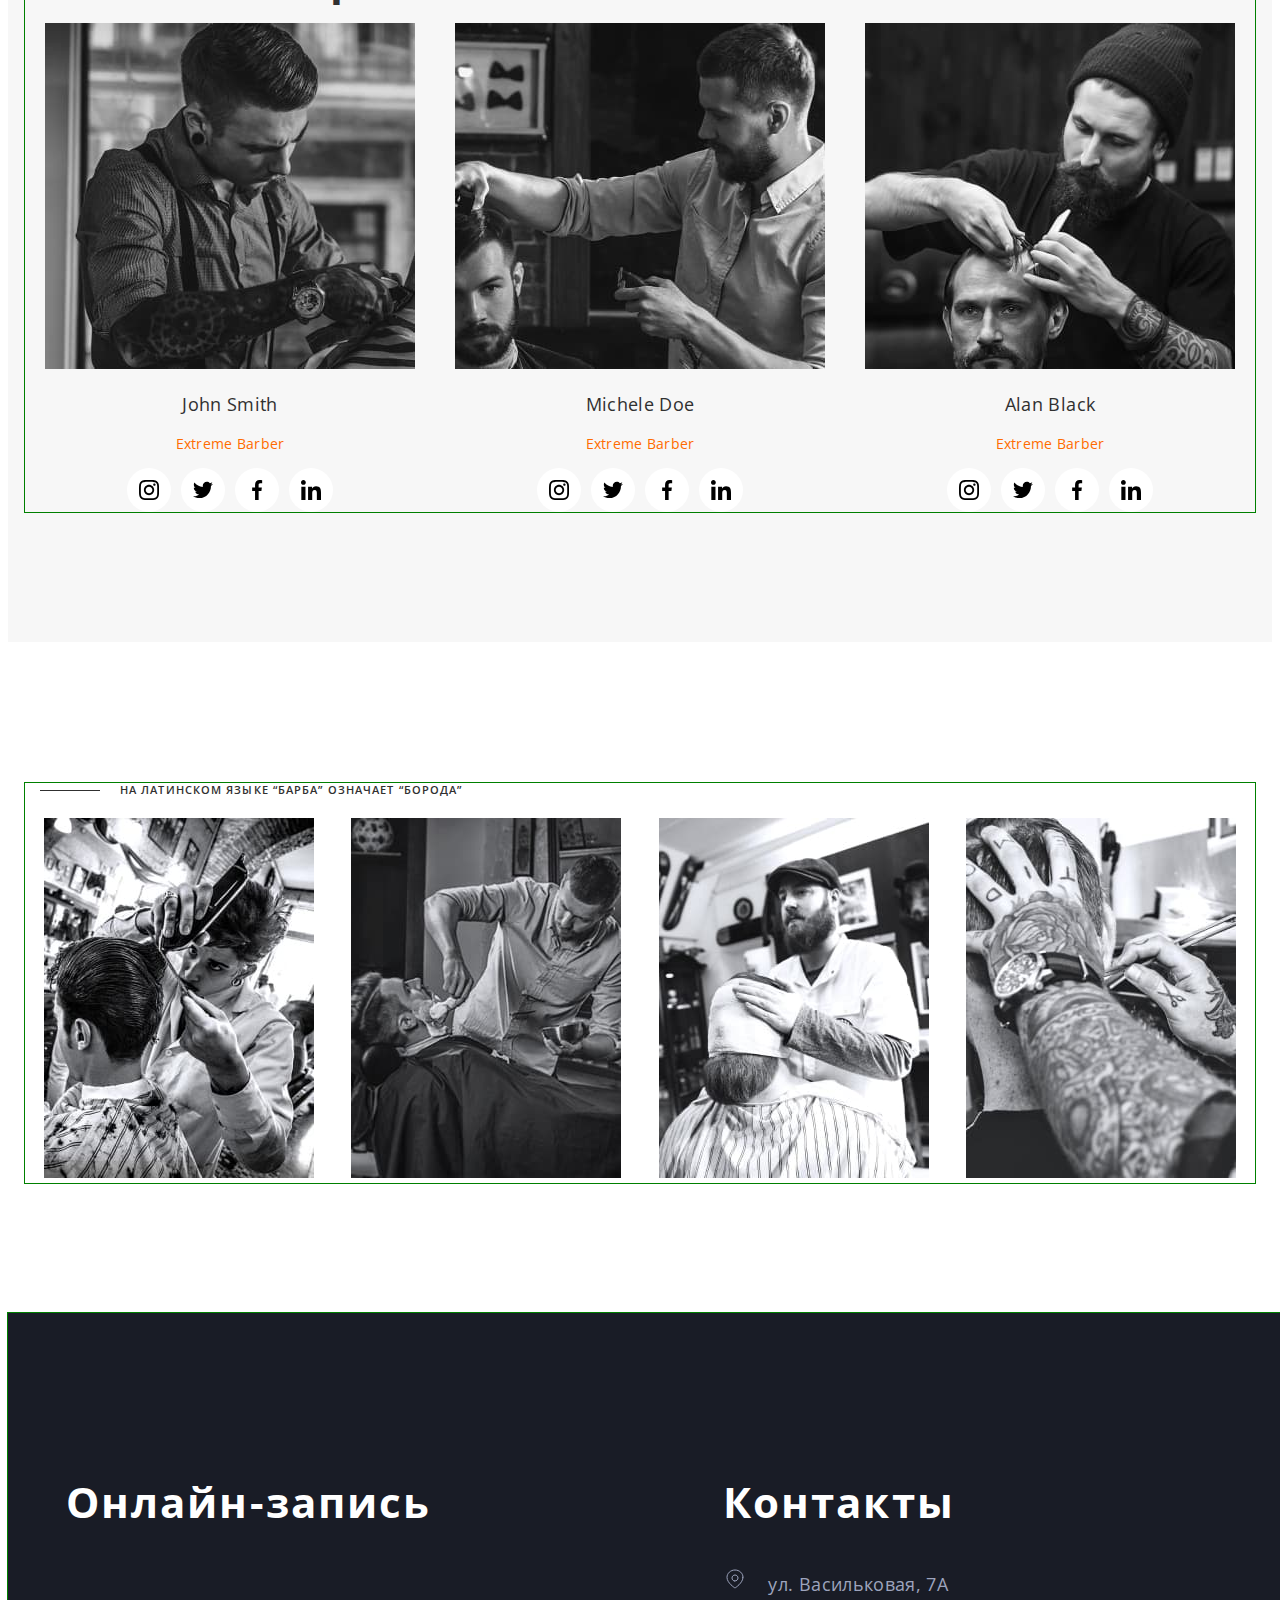
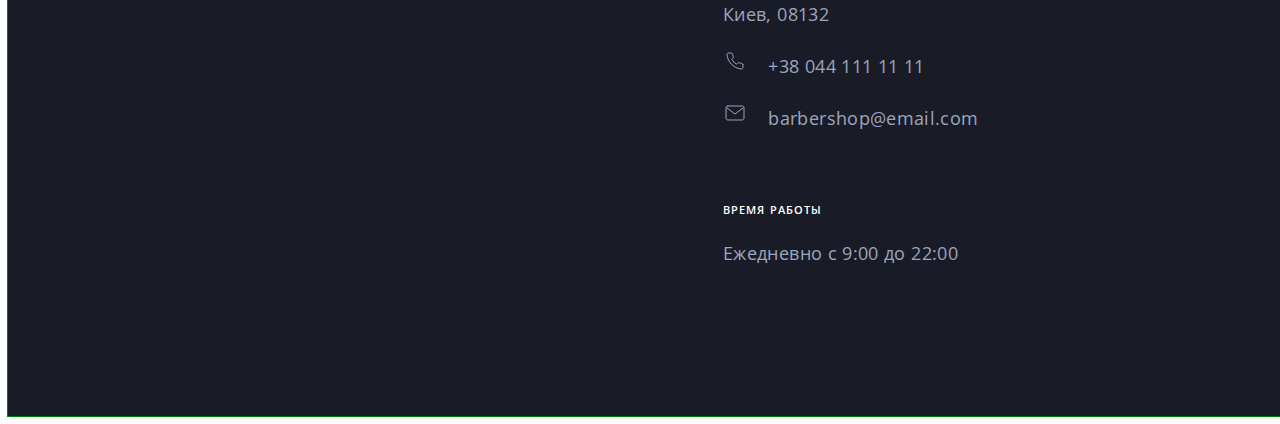
==== commit 31b49b1e: "add footer" ====
--- a/index.html
+++ b/index.html
@@ -289,24 +289,39 @@
       </section>
       <section class="contacts">
         <div class="container">
-          <div class="left-side">
-            <h2>Онлайн-запись</h2>
-          </div>
-          <div class="right-side">
-            <h2>Контакты</h2>
+          <div class="contacts__left-side">
+            <h2 class="contacts__title">Онлайн-запись</h2>
+          </div>
+          <div class="contacts__right-side">
+            <h2 class="contacts__title">Контакты</h2>
             <address>
               <ul class="list address-list">
-                <li class="address-list-item">
-                  <a href="" class="link address-list-link"></a>ул. Васильковая, 7А <br />
+                <li class="address-list__item">
+                  <a href="" class="link address-list__link"></a>
+                  <svg class="address-list__icon" width="24" height="24">
+                    <use href="./images/symbol-defs.svg#icon-map-pin"></use>
+                  </svg>
+                  ул. Васильковая, 7А <br />
                   Киев, 08132
                 </li>
-                <li class="address-list-item">
-                  <a href="tel:+380441111111" class="link address-list-link"></a>+38 044 111 11 11
-                </li>
-                <li class="address-list-item">
-                  <a href="mailto:barbershop@email.com" class="link address-list-link">barbershop@email.com</a>
+                <li class="address-list__item">
+                  <a href="tel:+380441111111" class="link address-list__link"></a>
+                  <svg class="address-list__icon" width="24" height="24">
+                    <use href="./images/symbol-defs.svg#icon-phone"></use>
+                  </svg>
+                  +38 044 111 11 11
+                </li>
+                <li class="address-list__item">
+                  <a href="mailto:barbershop@email.com" class="link address-list__link">
+                    <svg class="address-list__icon" width="24" height="24">
+                      <use href="./images/symbol-defs.svg#icon-mail"></use>
+                    </svg>
+                    barbershop@email.com</a
+                  >
                 </li>
               </ul>
+              <p class="contacts__time-text">время работы</p>
+              <p class="contacts__time">Ежедневно с 9:00 до 22:00</p>
             </address>
           </div>
         </div>
--- a/styles/styles.css
+++ b/styles/styles.css
@@ -12,6 +12,10 @@
   text-decoration: none;
   display: block;
   color: currentColor;
+}
+
+address {
+  font-style: normal;
 }
 
 .list {
@@ -352,11 +356,3 @@
 /* -----------GALERY----------- */
 
 /* -----------CONTACTS----------- */
-
-.contacts .container {
-  display: flex;
-}
-
-.left-side {
-  width: 657px;
-}
--- a/css/main.min.css
+++ b/css/main.min.css
@@ -1 +1 @@
-:root{--accent-color: #ff6c00;--white-color: #ffffff;--text-dark-color: #303030;--top-text-light-color: rgba(157, 164, 189, 0.6);--text-grey-color: #555555;--text-light-color: #9da4bd;--bg-grey-color: #f7f7f7}.btn{display:block;width:160px;height:40px;border:1px solid var(--accent-color);border-radius:25px;background-color:rgba(0,0,0,0);font-weight:600;font-size:12px;line-height:1.33;letter-spacing:.09em;text-transform:uppercase;color:var(--text-dark-color)}.btn-light{color:var(--white-color)}.masters{padding-top:130px;padding-bottom:130px;background-color:var(--bg-grey-color)}.cards-list{display:flex;justify-content:space-around;gap:30px}.cards-list__item{flex-basis:calc((100% - 90px)/3)}.masters-name{font-weight:400;font-size:18px;line-height:1.38;text-align:center;letter-spacing:.02em;color:var(--text-dark-color)}.masters-position{font-weight:400;font-size:14px;line-height:1.35;text-align:center;letter-spacing:.02em;color:var(--accent-color)}.social-list{display:flex;justify-content:center}.social-list__item{width:44px;height:44px}.social-list__item:not(:first-child){margin-left:10px}.social-list__link{display:flex;justify-content:center;align-items:center;width:100%;height:100%;border-radius:50%;background-color:var(--white-color)}.galery{padding-top:130px;padding-bottom:130px}.galery__list{display:flex;justify-content:space-around;gap:30px}.galery__item{flex-basis:calc((100% - 120px)/4)}/*# sourceMappingURL=main.min.css.map */+:root{--accent-color: #ff6c00;--white-color: #ffffff;--text-dark-color: #303030;--top-text-light-color: rgba(157, 164, 189, 0.6);--text-grey-color: #555555;--text-light-color: #9da4bd;--bg-grey-color: #f7f7f7}.btn{display:block;width:160px;height:40px;border:1px solid var(--accent-color);border-radius:25px;background-color:rgba(0,0,0,0);font-weight:600;font-size:12px;line-height:1.33;letter-spacing:.09em;text-transform:uppercase;color:var(--text-dark-color)}.btn-light{color:var(--white-color)}.masters{padding-top:130px;padding-bottom:130px;background-color:var(--bg-grey-color)}.cards-list{display:flex;justify-content:space-around;gap:30px}.cards-list__item{flex-basis:calc((100% - 90px)/3)}.masters-name{font-weight:400;font-size:18px;line-height:1.38;text-align:center;letter-spacing:.02em;color:var(--text-dark-color)}.masters-position{font-weight:400;font-size:14px;line-height:1.35;text-align:center;letter-spacing:.02em;color:var(--accent-color)}.social-list{display:flex;justify-content:center}.social-list__item{width:44px;height:44px}.social-list__item:not(:first-child){margin-left:10px}.social-list__link{display:flex;justify-content:center;align-items:center;width:100%;height:100%;border-radius:50%;background-color:var(--white-color)}.galery{padding-top:130px;padding-bottom:130px}.galery__list{display:flex;justify-content:space-around;gap:30px}.galery__item{flex-basis:calc((100% - 120px)/4)}.contacts .container{display:flex;background-color:#191c26;padding:130px 58px}.contacts__left-side{width:657px}.contacts__title{font-weight:700;font-size:42px;line-height:1.16;letter-spacing:.05em;color:#fff}.address-list{margin-top:40px}.address-list__item{font-size:18px;line-height:1.67;letter-spacing:.02em;color:#9da4bd}.address-list__item:not(:last-child){margin-bottom:20px}.address-list__icon{background-color:rgba(0,0,0,0);margin-right:16px}.contacts__time-text{font-weight:600;font-size:11px;line-height:1.36;letter-spacing:.1em;text-transform:uppercase;color:#fff;margin-top:70px}.contacts__time{font-size:18px;line-height:1.67;letter-spacing:.02em;color:#9da4bd;margin-top:20px}/*# sourceMappingURL=main.min.css.map */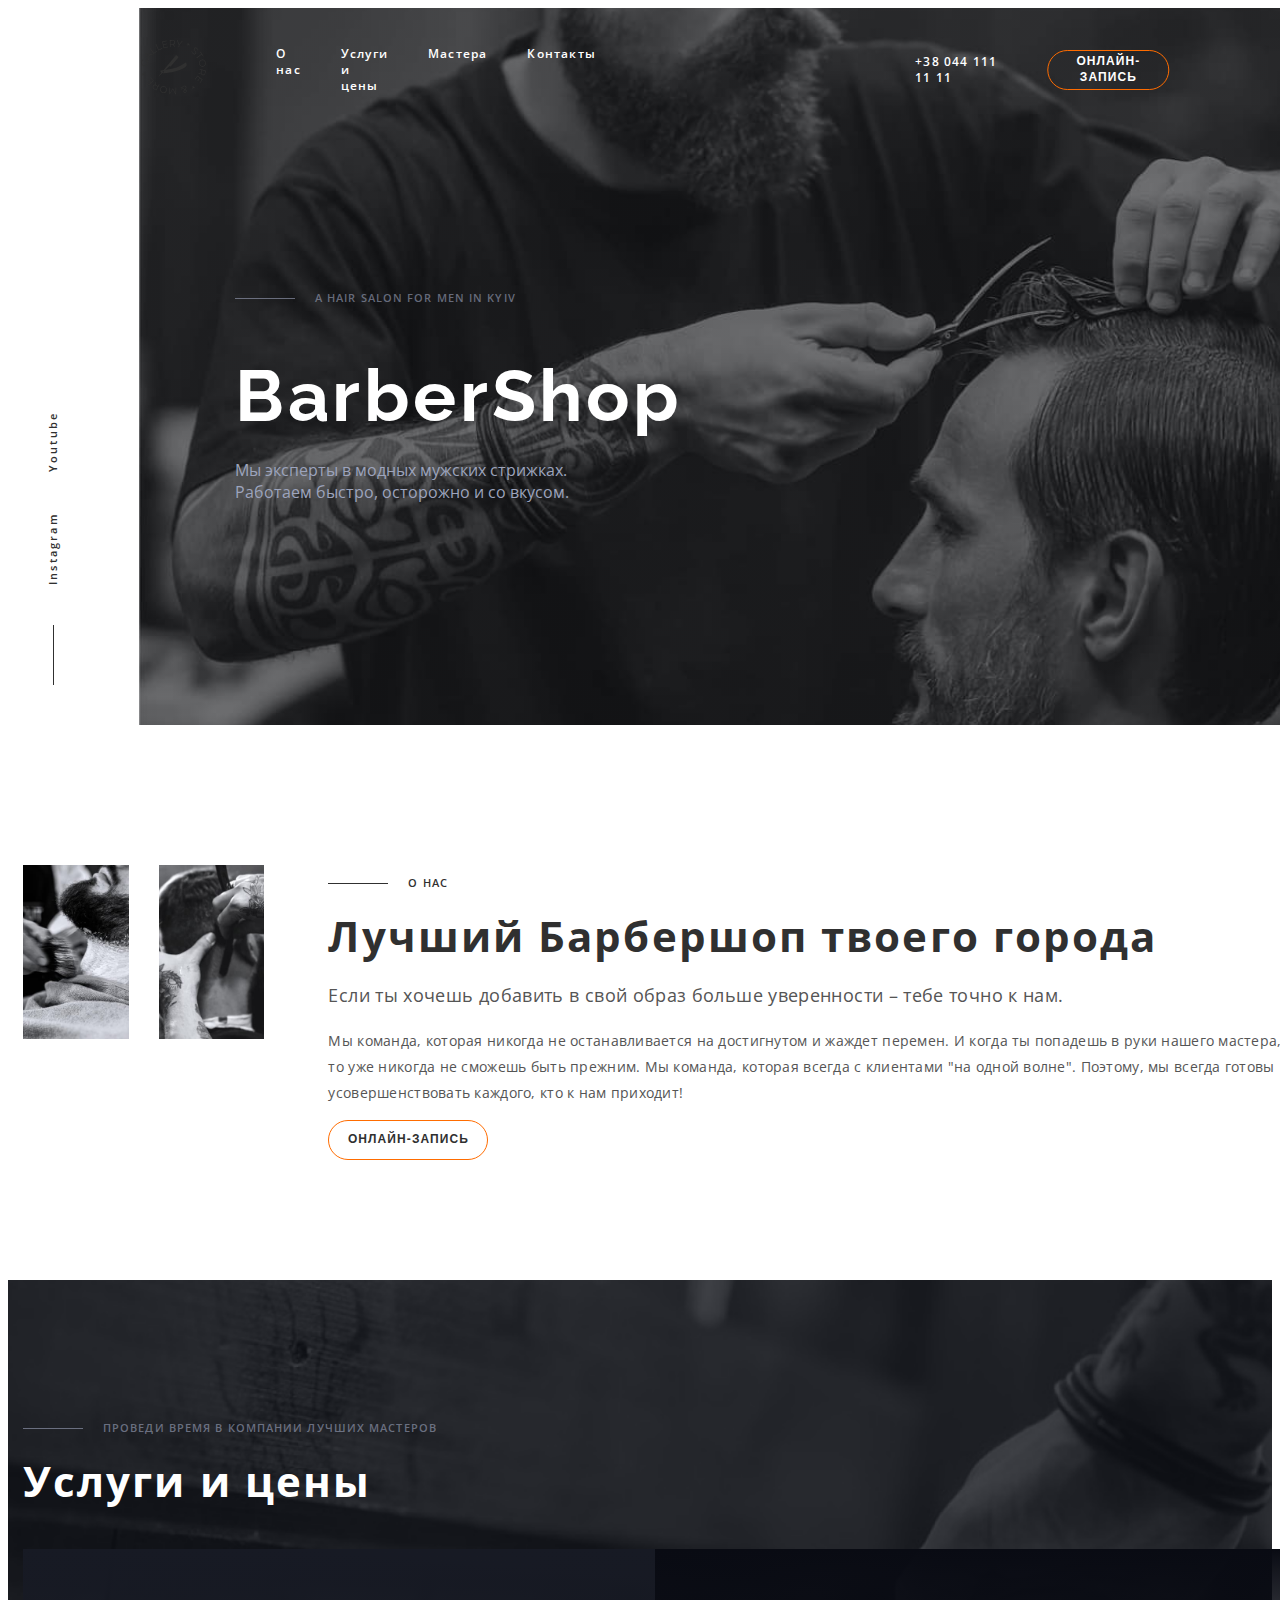
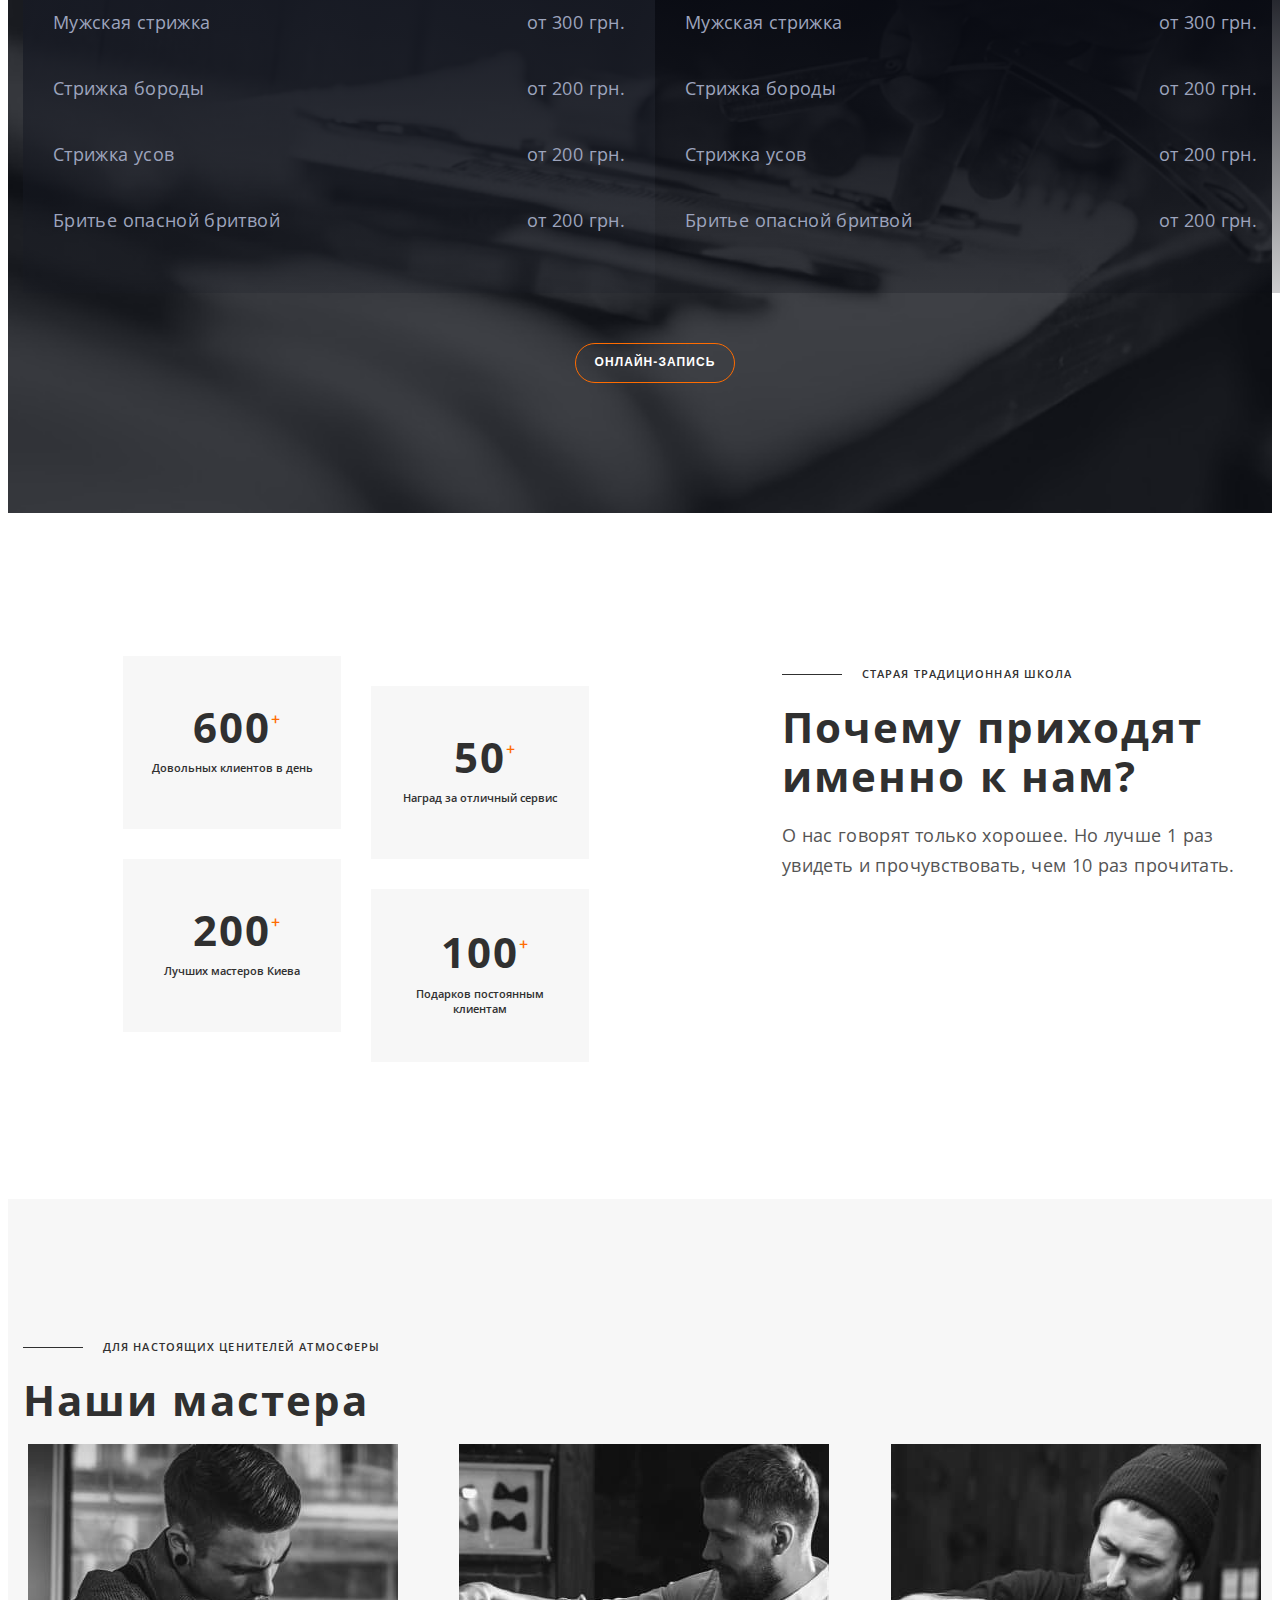
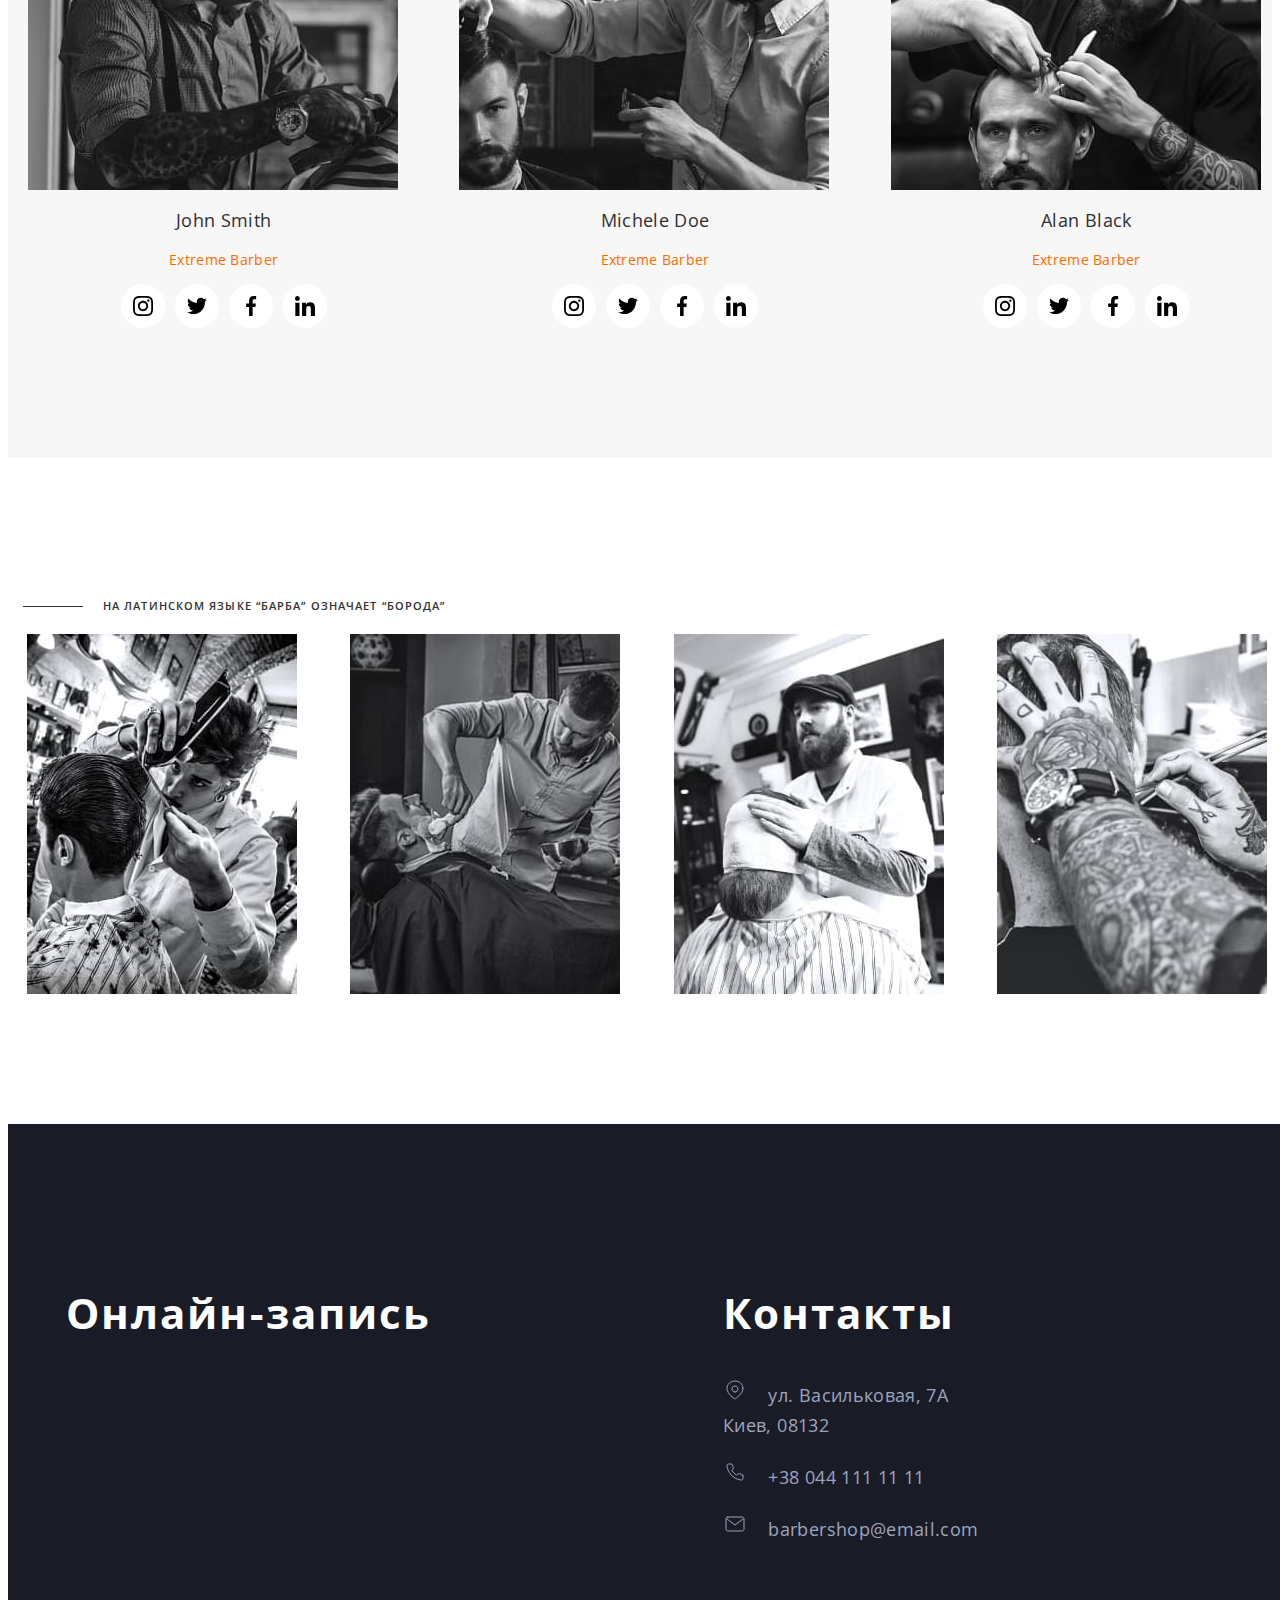
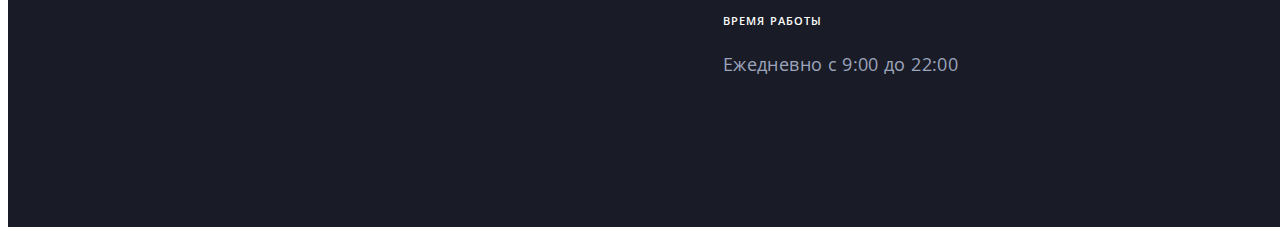
==== commit 86822fa3: "add container" ====
--- a/index.html
+++ b/index.html
@@ -55,7 +55,7 @@
             </ul>
           </div>
           <div class="hero-content">
-            <p class="top-text-light">A hair salon for men in Kyiv</p>
+            <p class="top-text top-text-light">A hair salon for men in Kyiv</p>
             <h1 class="hero-title">BarberShop</h1>
             <p class="bottom-text-light">
               Мы эксперты в модных мужских стрижках. <br />
@@ -89,7 +89,7 @@
       </section>
       <section class="prices">
         <div class="container">
-          <p class="top-text-light">Проведи время в компании лучших мастеров</p>
+          <p class="top-text top-text-light">Проведи время в компании лучших мастеров</p>
           <h2 class="title prices-title">Услуги и цены</h2>
           <div class="prices-lists">
             <ul class="prices-list list">
--- a/styles/styles.css
+++ b/styles/styles.css
@@ -20,14 +20,6 @@
 
 .list {
   list-style: none;
-}
-
-.container {
-  width: 1200px;
-  padding-left: 15px;
-  padding-right: 15px;
-  margin: 0 auto;
-  outline: 1px solid green;
 }
 
 .visually-hidden {
@@ -43,59 +35,6 @@
   margin: -1px;
 }
 
-.top-text {
-  margin-bottom: 20px;
-  font-weight: 600;
-  font-size: 11px;
-  line-height: 1.36;
-  letter-spacing: 0.1em;
-  text-transform: uppercase;
-  color: var(--text-dark-color);
-  display: flex;
-  align-items: center;
-}
-
-.top-text::before {
-  content: "";
-  width: 60px;
-  height: 1px;
-  background-color: var(--text-dark-color);
-  margin-right: 20px;
-}
-
-.top-text-light {
-  color: var(--top-text-light-color);
-}
-
-.title {
-  font-weight: 700;
-  font-size: 42px;
-  line-height: 49px;
-  letter-spacing: 0.05em;
-  color: var(--text-dark-color);
-  margin-top: 20px;
-  margin-bottom: 20px;
-}
-
-.bottom-text {
-  font-weight: 400;
-  font-size: 18px;
-  line-height: 1.67;
-  letter-spacing: 0.02em;
-  color: var(--text-grey-color);
-}
-
-.bottom-text-light {
-  color: var(--text-light-color);
-}
-
-.small-text {
-  font-size: 14px;
-  line-height: 1.86;
-  letter-spacing: 0.02em;
-  color: var(--text-grey-color);
-}
-
 /* -----------HEADER----------- */
 
 .header {
@@ -236,51 +175,6 @@
 
 /* -----------PRICES----------- */
 
-.prices {
-  padding-top: 130px;
-  padding-bottom: 130px;
-  max-width: 1280px;
-  margin: 0 auto;
-  background-color: #111319;
-  background-image: url(../images/bg-prices.png);
-  background-size: cover;
-  background-repeat: no-repeat;
-}
-
-.prices-title {
-  margin-bottom: 44px;
-  color: var(--white-color);
-}
-
-.prices-lists {
-  display: flex;
-}
-
-.prices-list {
-  flex-grow: 1;
-  padding: 40px 30px;
-  background: linear-gradient(180deg, #171a24 0%, rgba(23, 26, 36, 0.2) 100%);
-  margin-bottom: 50px;
-}
-
-.prices-list + .prices-list {
-  background: linear-gradient(180deg, #090b13 0%, rgba(9, 11, 19, 0.2) 100%);
-}
-
-.prices-list-item {
-  display: flex;
-  justify-content: space-between;
-  font-size: 18px;
-  line-height: 1.67;
-  letter-spacing: 0.02em;
-
-  color: #9da4bd;
-}
-
-.btn-prices {
-  margin: 0 auto;
-}
-
 /* -----------BENEFITS----------- */
 
 .benefits {
--- a/css/main.min.css
+++ b/css/main.min.css
@@ -1 +1 @@
-:root{--accent-color: #ff6c00;--white-color: #ffffff;--text-dark-color: #303030;--top-text-light-color: rgba(157, 164, 189, 0.6);--text-grey-color: #555555;--text-light-color: #9da4bd;--bg-grey-color: #f7f7f7}.btn{display:block;width:160px;height:40px;border:1px solid var(--accent-color);border-radius:25px;background-color:rgba(0,0,0,0);font-weight:600;font-size:12px;line-height:1.33;letter-spacing:.09em;text-transform:uppercase;color:var(--text-dark-color)}.btn-light{color:var(--white-color)}.masters{padding-top:130px;padding-bottom:130px;background-color:var(--bg-grey-color)}.cards-list{display:flex;justify-content:space-around;gap:30px}.cards-list__item{flex-basis:calc((100% - 90px)/3)}.masters-name{font-weight:400;font-size:18px;line-height:1.38;text-align:center;letter-spacing:.02em;color:var(--text-dark-color)}.masters-position{font-weight:400;font-size:14px;line-height:1.35;text-align:center;letter-spacing:.02em;color:var(--accent-color)}.social-list{display:flex;justify-content:center}.social-list__item{width:44px;height:44px}.social-list__item:not(:first-child){margin-left:10px}.social-list__link{display:flex;justify-content:center;align-items:center;width:100%;height:100%;border-radius:50%;background-color:var(--white-color)}.galery{padding-top:130px;padding-bottom:130px}.galery__list{display:flex;justify-content:space-around;gap:30px}.galery__item{flex-basis:calc((100% - 120px)/4)}.contacts .container{display:flex;background-color:#191c26;padding:130px 58px}.contacts__left-side{width:657px}.contacts__title{font-weight:700;font-size:42px;line-height:1.16;letter-spacing:.05em;color:#fff}.address-list{margin-top:40px}.address-list__item{font-size:18px;line-height:1.67;letter-spacing:.02em;color:#9da4bd}.address-list__item:not(:last-child){margin-bottom:20px}.address-list__icon{background-color:rgba(0,0,0,0);margin-right:16px}.contacts__time-text{font-weight:600;font-size:11px;line-height:1.36;letter-spacing:.1em;text-transform:uppercase;color:#fff;margin-top:70px}.contacts__time{font-size:18px;line-height:1.67;letter-spacing:.02em;color:#9da4bd;margin-top:20px}/*# sourceMappingURL=main.min.css.map */+:root{--accent-color: #ff6c00;--white-color: #ffffff;--text-dark-color: #303030;--top-text-light-color: rgba(157, 164, 189, 0.6);--text-grey-color: #555555;--text-light-color: #9da4bd;--bg-grey-color: #f7f7f7}img{display:block;max-width:100%;height:auto}.container{width:100%;margin:0 auto;padding-left:15px;padding-right:15px}.btn{display:block;width:160px;height:40px;border:1px solid var(--accent-color);border-radius:25px;background-color:rgba(0,0,0,0);font-weight:600;font-size:12px;line-height:1.33;letter-spacing:.09em;text-transform:uppercase;color:var(--text-dark-color)}.btn-light{color:var(--white-color)}.top-text{margin-bottom:20px;font-weight:600;font-size:11px;line-height:1.36;letter-spacing:.1em;text-transform:uppercase;color:var(--text-dark-color);display:flex;align-items:center}.top-text::before{content:"";width:60px;height:1px;background-color:var(--text-dark-color);margin-right:20px}.top-text-light{color:var(--top-text-light-color)}.top-text-light::before{background-color:var(--top-text-light-color)}.title{font-weight:700;font-size:42px;line-height:49px;letter-spacing:.05em;color:var(--text-dark-color);margin-top:20px;margin-bottom:20px}.bottom-text{font-weight:400;font-size:18px;line-height:1.67;letter-spacing:.02em;color:var(--text-grey-color)}.bottom-text-light{color:var(--text-light-color)}.small-text{font-size:14px;line-height:1.86;letter-spacing:.02em;color:var(--text-grey-color)}.masters{padding-top:130px;padding-bottom:130px;background-color:var(--bg-grey-color)}.cards-list{display:flex;justify-content:space-around;gap:30px}.cards-list__item{flex-basis:calc((100% - 90px)/3)}.masters-name{font-weight:400;font-size:18px;line-height:1.38;text-align:center;letter-spacing:.02em;color:var(--text-dark-color)}.masters-position{font-weight:400;font-size:14px;line-height:1.35;text-align:center;letter-spacing:.02em;color:var(--accent-color)}.social-list{display:flex;justify-content:center}.social-list__item{width:44px;height:44px}.social-list__item:not(:first-child){margin-left:10px}.social-list__link{display:flex;justify-content:center;align-items:center;width:100%;height:100%;border-radius:50%;background-color:var(--white-color)}.galery{padding-top:130px;padding-bottom:130px}.galery__list{display:flex;justify-content:space-around;gap:30px}.galery__item{flex-basis:calc((100% - 120px)/4)}.contacts .container{display:flex;background-color:#191c26;padding:130px 58px}.contacts__left-side{width:657px}.contacts__title{font-weight:700;font-size:42px;line-height:1.16;letter-spacing:.05em;color:#fff}.address-list{margin-top:40px}.address-list__item{font-size:18px;line-height:1.67;letter-spacing:.02em;color:#9da4bd}.address-list__item:not(:last-child){margin-bottom:20px}.address-list__icon{background-color:rgba(0,0,0,0);margin-right:16px}.contacts__time-text{font-weight:600;font-size:11px;line-height:1.36;letter-spacing:.1em;text-transform:uppercase;color:#fff;margin-top:70px}.contacts__time{font-size:18px;line-height:1.67;letter-spacing:.02em;color:#9da4bd;margin-top:20px}.prices{padding-top:130px;padding-bottom:130px;max-width:1280px;margin:0 auto;background-color:#111319;background-image:url(../images/bg-prices.png);background-size:cover;background-repeat:no-repeat}.prices-title{margin-bottom:44px;color:var(--white-color)}.prices-lists{display:flex}.prices-list{flex-grow:1;padding:40px 30px;background:linear-gradient(180deg, #171a24 0%, rgba(23, 26, 36, 0.2) 100%);margin-bottom:50px}.prices-list+.prices-list{background:linear-gradient(180deg, #090b13 0%, rgba(9, 11, 19, 0.2) 100%)}.prices-list-item{display:flex;justify-content:space-between;font-size:18px;line-height:1.67;letter-spacing:.02em;color:#9da4bd}.btn-prices{margin:0 auto}/*# sourceMappingURL=main.min.css.map */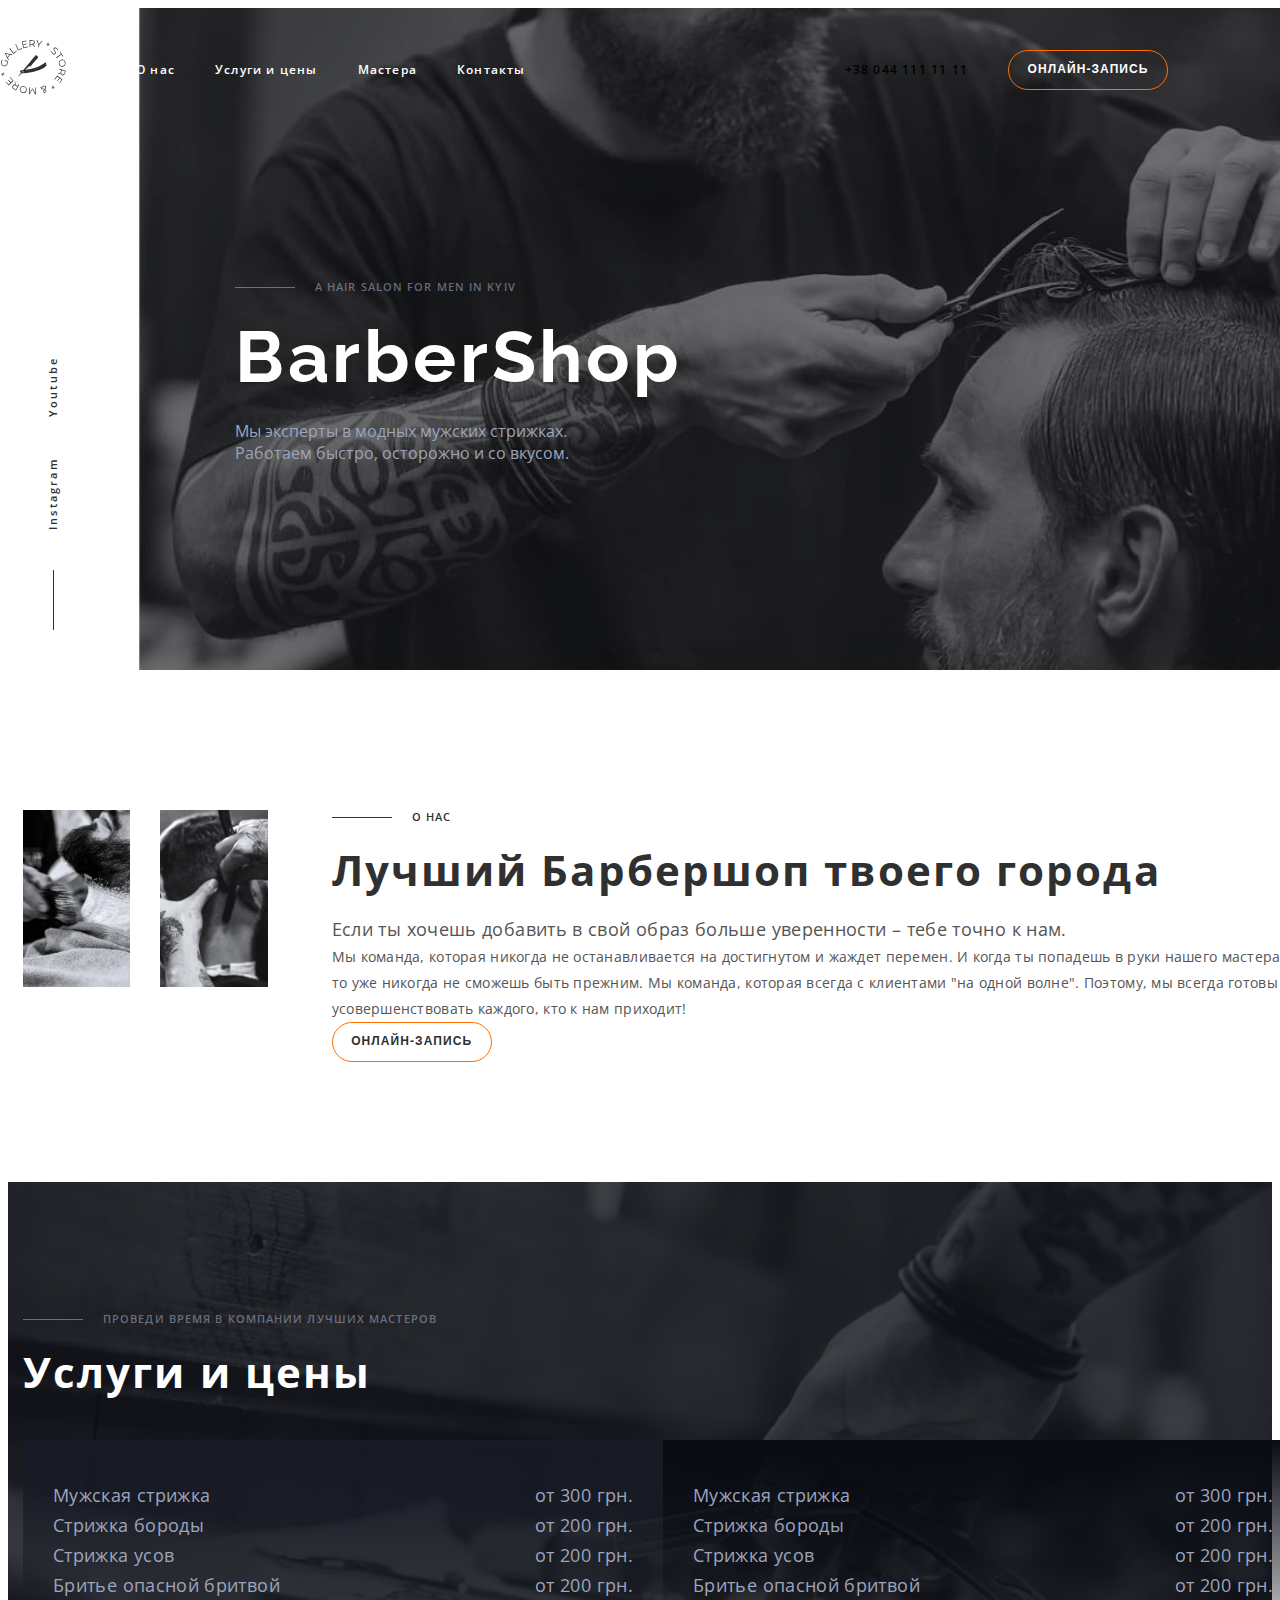
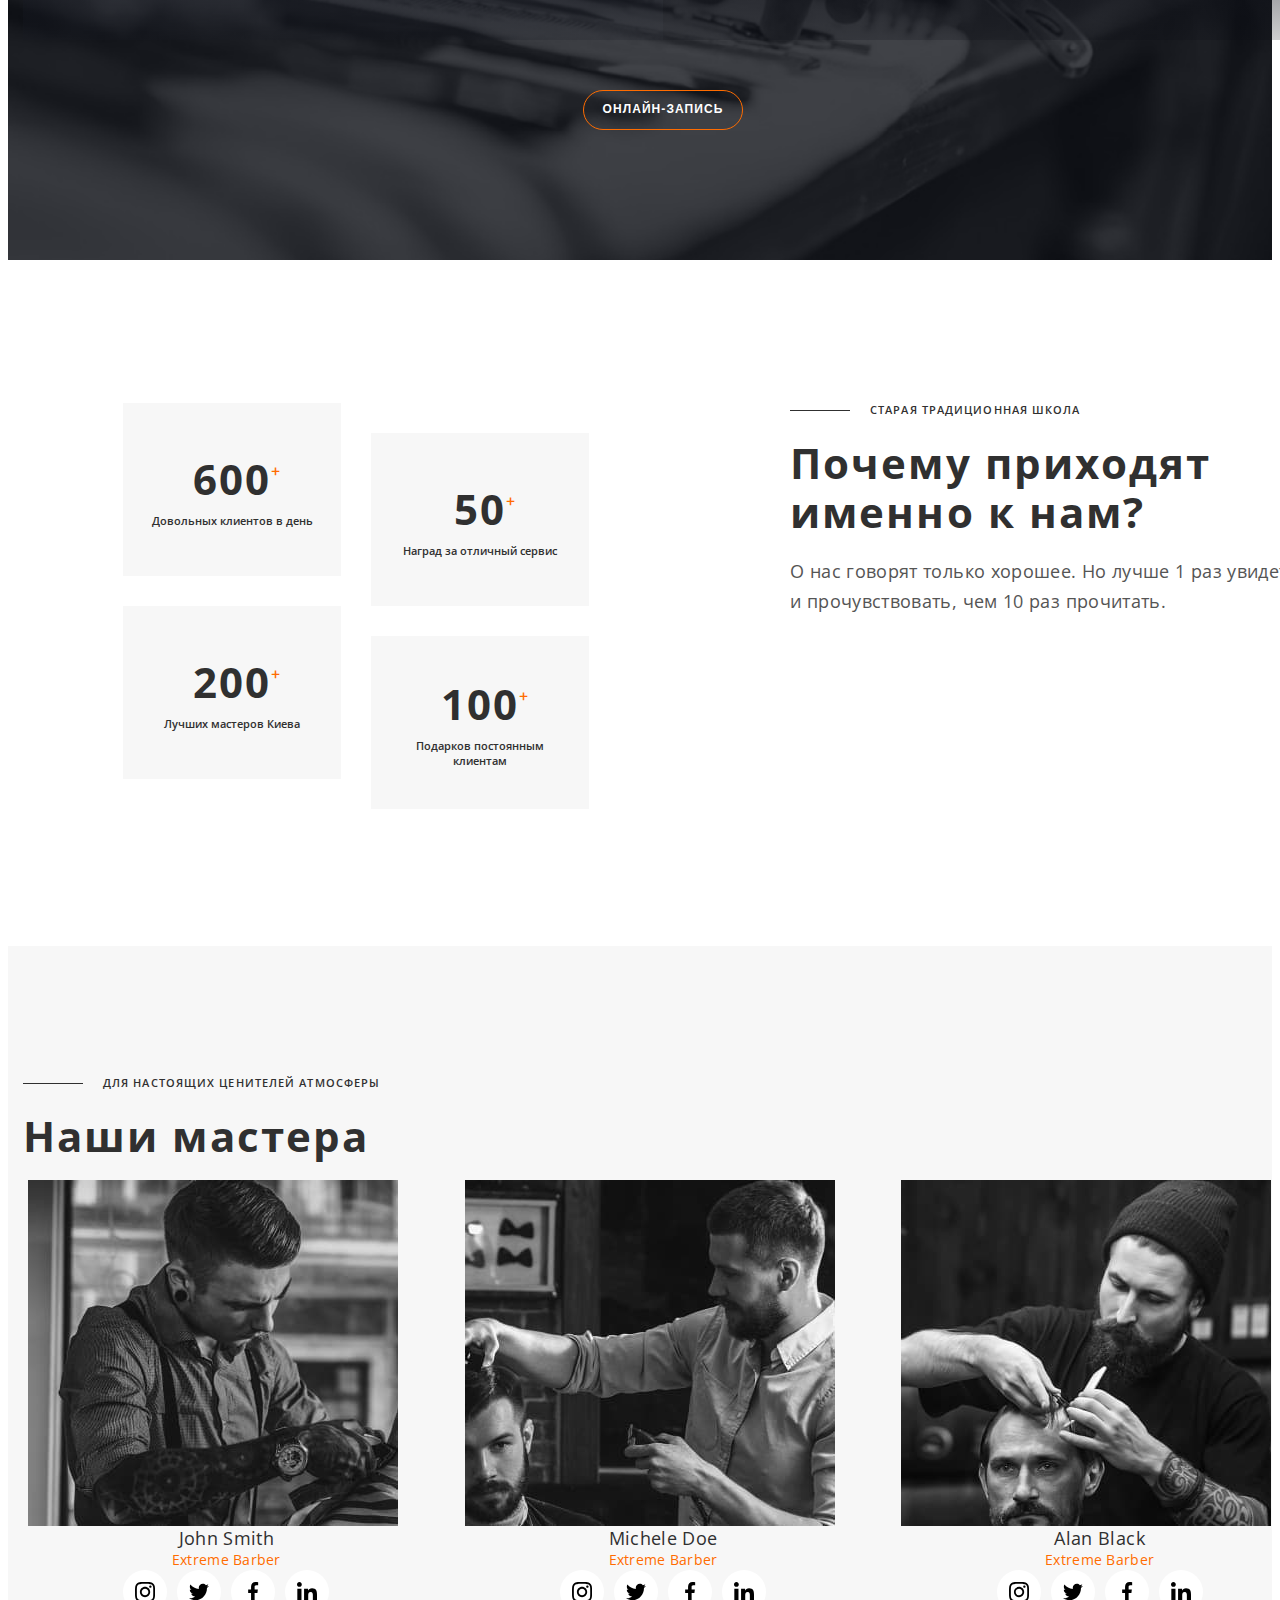
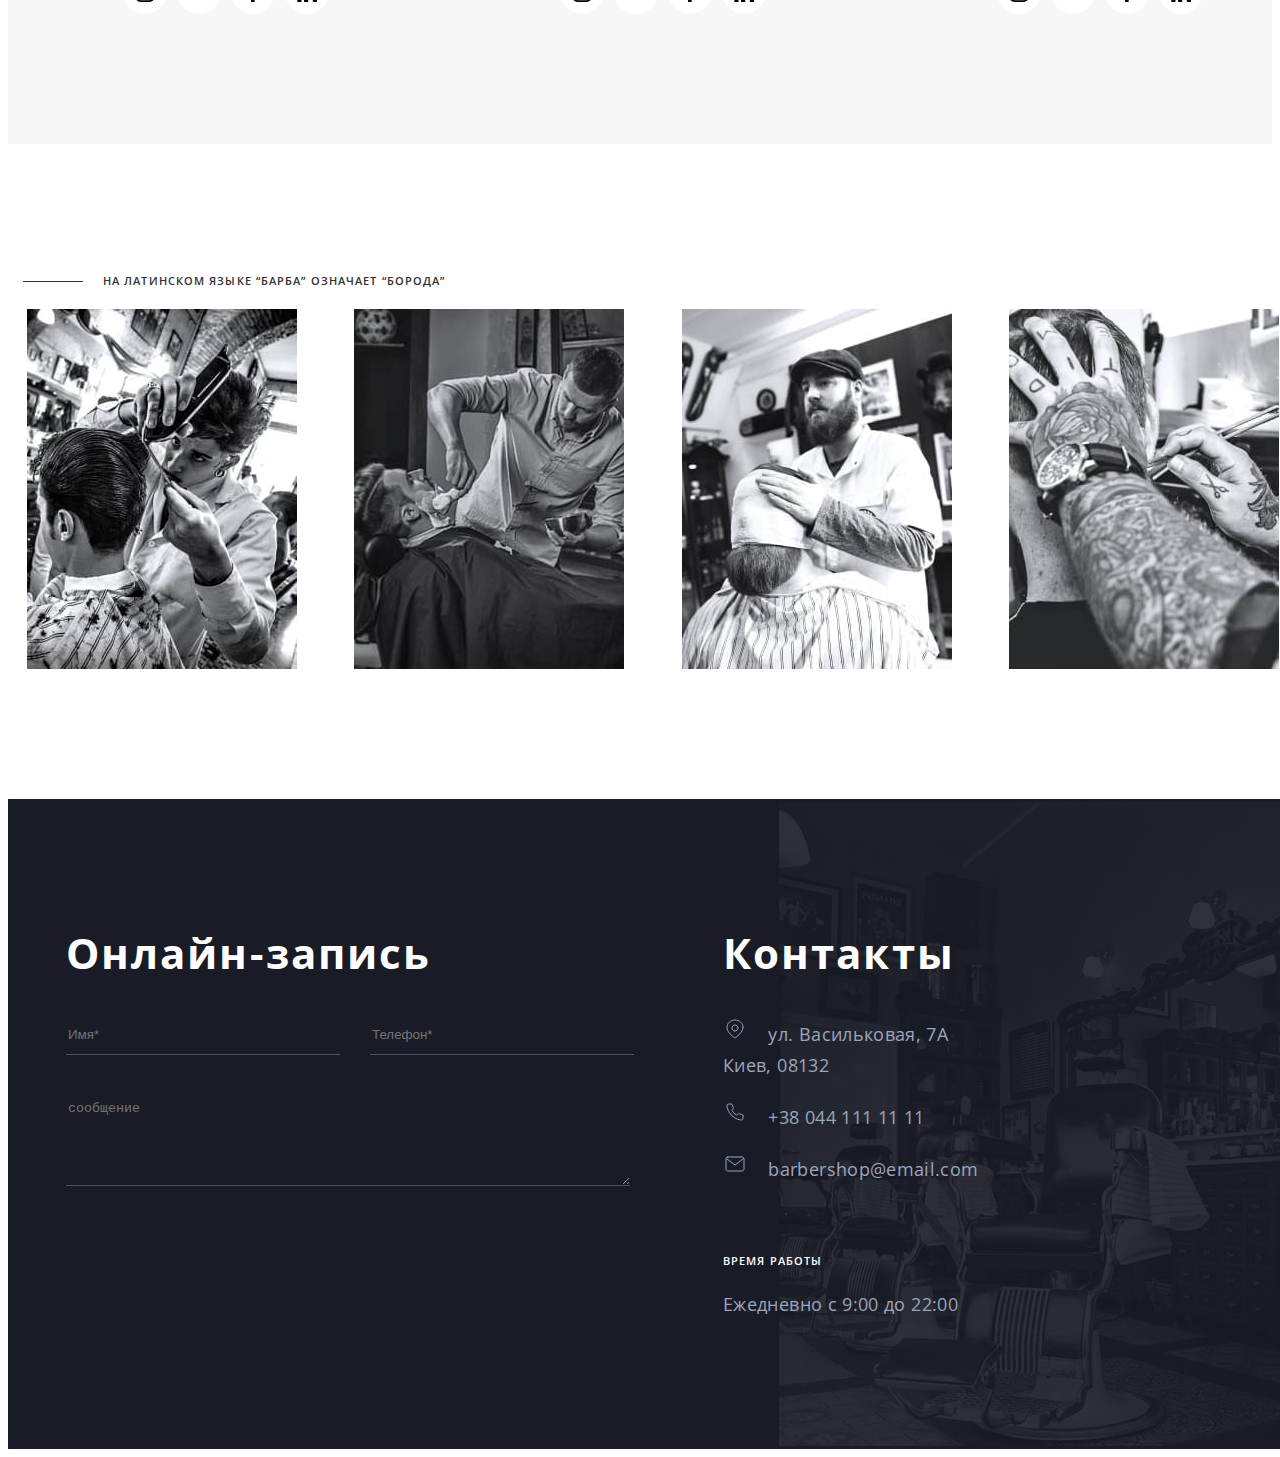
==== commit e5608336: "add contacts" ====
--- a/index.html
+++ b/index.html
@@ -291,6 +291,27 @@
         <div class="container">
           <div class="contacts__left-side">
             <h2 class="contacts__title">Онлайн-запись</h2>
+            <form>
+              <div class="contacts__form">
+                <input
+                  class="input contacts__name"
+                  type="text"
+                  name="user-name"
+                  id="user-name"
+                  placeholder="Имя*"
+                  required
+                />
+                <input
+                  class="input contacts__tel"
+                  type="tel"
+                  name="user-tel"
+                  id="user-tel"
+                  placeholder="Телефон*"
+                  required
+                />
+                <textarea class="contacts__textarea" name="user-text" id="user-text" placeholder="сообщение"></textarea>
+              </div>
+            </form>
           </div>
           <div class="contacts__right-side">
             <h2 class="contacts__title">Контакты</h2>
--- a/styles/styles.css
+++ b/styles/styles.css
@@ -1,40 +1,3 @@
-body {
-  font-family: "open sans", sans-serif;
-}
-
-ul,
-ol {
-  margin: 0;
-  padding-left: 0;
-}
-
-.link {
-  text-decoration: none;
-  display: block;
-  color: currentColor;
-}
-
-address {
-  font-style: normal;
-}
-
-.list {
-  list-style: none;
-}
-
-.visually-hidden {
-  position: absolute;
-  white-space: nowrap;
-  width: 1px;
-  height: 1px;
-  overflow: hidden;
-  border: 0;
-  padding: 0;
-  clip: rect(0 0 0 0);
-  clip-path: inset(50%);
-  margin: -1px;
-}
-
 /* -----------HEADER----------- */
 
 .header {
--- a/css/main.min.css
+++ b/css/main.min.css
@@ -1 +1 @@
-:root{--accent-color: #ff6c00;--white-color: #ffffff;--text-dark-color: #303030;--top-text-light-color: rgba(157, 164, 189, 0.6);--text-grey-color: #555555;--text-light-color: #9da4bd;--bg-grey-color: #f7f7f7}img{display:block;max-width:100%;height:auto}.container{width:100%;margin:0 auto;padding-left:15px;padding-right:15px}.btn{display:block;width:160px;height:40px;border:1px solid var(--accent-color);border-radius:25px;background-color:rgba(0,0,0,0);font-weight:600;font-size:12px;line-height:1.33;letter-spacing:.09em;text-transform:uppercase;color:var(--text-dark-color)}.btn-light{color:var(--white-color)}.top-text{margin-bottom:20px;font-weight:600;font-size:11px;line-height:1.36;letter-spacing:.1em;text-transform:uppercase;color:var(--text-dark-color);display:flex;align-items:center}.top-text::before{content:"";width:60px;height:1px;background-color:var(--text-dark-color);margin-right:20px}.top-text-light{color:var(--top-text-light-color)}.top-text-light::before{background-color:var(--top-text-light-color)}.title{font-weight:700;font-size:42px;line-height:49px;letter-spacing:.05em;color:var(--text-dark-color);margin-top:20px;margin-bottom:20px}.bottom-text{font-weight:400;font-size:18px;line-height:1.67;letter-spacing:.02em;color:var(--text-grey-color)}.bottom-text-light{color:var(--text-light-color)}.small-text{font-size:14px;line-height:1.86;letter-spacing:.02em;color:var(--text-grey-color)}.masters{padding-top:130px;padding-bottom:130px;background-color:var(--bg-grey-color)}.cards-list{display:flex;justify-content:space-around;gap:30px}.cards-list__item{flex-basis:calc((100% - 90px)/3)}.masters-name{font-weight:400;font-size:18px;line-height:1.38;text-align:center;letter-spacing:.02em;color:var(--text-dark-color)}.masters-position{font-weight:400;font-size:14px;line-height:1.35;text-align:center;letter-spacing:.02em;color:var(--accent-color)}.social-list{display:flex;justify-content:center}.social-list__item{width:44px;height:44px}.social-list__item:not(:first-child){margin-left:10px}.social-list__link{display:flex;justify-content:center;align-items:center;width:100%;height:100%;border-radius:50%;background-color:var(--white-color)}.galery{padding-top:130px;padding-bottom:130px}.galery__list{display:flex;justify-content:space-around;gap:30px}.galery__item{flex-basis:calc((100% - 120px)/4)}.contacts .container{display:flex;background-color:#191c26;padding:130px 58px}.contacts__left-side{width:657px}.contacts__title{font-weight:700;font-size:42px;line-height:1.16;letter-spacing:.05em;color:#fff}.address-list{margin-top:40px}.address-list__item{font-size:18px;line-height:1.67;letter-spacing:.02em;color:#9da4bd}.address-list__item:not(:last-child){margin-bottom:20px}.address-list__icon{background-color:rgba(0,0,0,0);margin-right:16px}.contacts__time-text{font-weight:600;font-size:11px;line-height:1.36;letter-spacing:.1em;text-transform:uppercase;color:#fff;margin-top:70px}.contacts__time{font-size:18px;line-height:1.67;letter-spacing:.02em;color:#9da4bd;margin-top:20px}.prices{padding-top:130px;padding-bottom:130px;max-width:1280px;margin:0 auto;background-color:#111319;background-image:url(../images/bg-prices.png);background-size:cover;background-repeat:no-repeat}.prices-title{margin-bottom:44px;color:var(--white-color)}.prices-lists{display:flex}.prices-list{flex-grow:1;padding:40px 30px;background:linear-gradient(180deg, #171a24 0%, rgba(23, 26, 36, 0.2) 100%);margin-bottom:50px}.prices-list+.prices-list{background:linear-gradient(180deg, #090b13 0%, rgba(9, 11, 19, 0.2) 100%)}.prices-list-item{display:flex;justify-content:space-between;font-size:18px;line-height:1.67;letter-spacing:.02em;color:#9da4bd}.btn-prices{margin:0 auto}/*# sourceMappingURL=main.min.css.map */+:root{--accent-color: #ff6c00;--white-color: #ffffff;--text-dark-color: #303030;--top-text-light-color: rgba(157, 164, 189, 0.6);--text-grey-color: #555555;--text-light-color: #9da4bd;--bg-grey-color: #f7f7f7}img{display:block;max-width:100%;height:auto}h1,h2,h3,h4,h5,h6,p{margin:0}body{font-family:"open sans",sans-serif}ul,ol{margin:0;padding-left:0}.link{text-decoration:none;display:block;color:currentColor}address{font-style:normal}.list{list-style:none}.visually-hidden{position:absolute;white-space:nowrap;width:1px;height:1px;overflow:hidden;border:0;padding:0;clip:rect(0 0 0 0);clip-path:inset(50%);margin:-1px}.container{width:100%;margin:0 auto;padding-left:15px;padding-right:15px}@media screen and (min-width: 480px){.container{width:480px}}@media screen and (min-width: 768px){.container{width:768px}}@media screen and (min-width: 1200px){.container{width:1280px}}.btn{display:block;width:160px;height:40px;border:1px solid var(--accent-color);border-radius:25px;background-color:rgba(0,0,0,0);font-weight:600;font-size:12px;line-height:1.33;letter-spacing:.09em;text-transform:uppercase;color:var(--text-dark-color)}.btn-light{color:var(--white-color)}.top-text{margin-bottom:20px;font-weight:600;font-size:11px;line-height:1.36;letter-spacing:.1em;text-transform:uppercase;color:var(--text-dark-color);display:flex;align-items:center}.top-text::before{content:"";width:60px;height:1px;background-color:var(--text-dark-color);margin-right:20px}.top-text-light{color:var(--top-text-light-color)}.top-text-light::before{background-color:var(--top-text-light-color)}.title{font-weight:700;font-size:42px;line-height:49px;letter-spacing:.05em;color:var(--text-dark-color);margin-top:20px;margin-bottom:20px}.bottom-text{font-weight:400;font-size:18px;line-height:1.67;letter-spacing:.02em;color:var(--text-grey-color)}.bottom-text-light{color:var(--text-light-color)}.small-text{font-size:14px;line-height:1.86;letter-spacing:.02em;color:var(--text-grey-color)}.contacts__title{font-weight:700;font-size:42px;line-height:1.16;letter-spacing:.05em;color:#fff}.masters{padding-top:130px;padding-bottom:130px;background-color:var(--bg-grey-color)}.cards-list{display:flex;justify-content:space-around;gap:30px}.cards-list__item{flex-basis:calc((100% - 90px)/3)}.masters-name{font-weight:400;font-size:18px;line-height:1.38;text-align:center;letter-spacing:.02em;color:var(--text-dark-color)}.masters-position{font-weight:400;font-size:14px;line-height:1.35;text-align:center;letter-spacing:.02em;color:var(--accent-color)}.social-list{display:flex;justify-content:center}.social-list__item{width:44px;height:44px}.social-list__item:not(:first-child){margin-left:10px}.social-list__link{display:flex;justify-content:center;align-items:center;width:100%;height:100%;border-radius:50%;background-color:var(--white-color)}.galery{padding-top:130px;padding-bottom:130px}.galery__list{display:flex;justify-content:space-around;gap:30px}.galery__item{flex-basis:calc((100% - 120px)/4)}.contacts .container{display:flex;background-color:#191c26;padding:130px 58px;background-image:url(../images/bg-contacts.png);background-repeat:no-repeat;background-position:right;background-size:625px 644px}.contacts__left-side{width:657px}.contacts__form{display:flex;flex-wrap:wrap;row-gap:44px;margin-top:44px}.input{height:24px;background-color:rgba(0,0,0,0);border:none;border-bottom:1px solid rgba(157,164,189,.4);padding-bottom:8px}.input:first-child{margin-right:30px}.contacts__name{width:270px}.contacts__tel{width:260px}.contacts__textarea{width:560px;height:76px;background-color:rgba(0,0,0,0);border:none;border-bottom:1px solid rgba(157,164,189,.4);padding-bottom:8px}.address-list{margin-top:40px}.address-list__item{font-size:18px;line-height:1.67;letter-spacing:.02em;color:#9da4bd}.address-list__item:not(:last-child){margin-bottom:20px}.address-list__item:first-child{margin-top:40px}.address-list__icon{background-color:rgba(0,0,0,0);margin-right:16px}.contacts__time-text{font-weight:600;font-size:11px;line-height:1.36;letter-spacing:.1em;text-transform:uppercase;color:#fff;margin-top:70px}.contacts__time{font-size:18px;line-height:1.67;letter-spacing:.02em;color:#9da4bd;margin-top:20px}.prices{padding-top:130px;padding-bottom:130px;max-width:1280px;margin:0 auto;background-color:#111319;background-image:url(../images/bg-prices.png);background-size:cover;background-repeat:no-repeat}.prices-title{margin-bottom:44px;color:var(--white-color)}.prices-lists{display:flex}.prices-list{flex-grow:1;padding:40px 30px;background:linear-gradient(180deg, #171a24 0%, rgba(23, 26, 36, 0.2) 100%);margin-bottom:50px}.prices-list+.prices-list{background:linear-gradient(180deg, #090b13 0%, rgba(9, 11, 19, 0.2) 100%)}.prices-list-item{display:flex;justify-content:space-between;font-size:18px;line-height:1.67;letter-spacing:.02em;color:#9da4bd}.btn-prices{margin:0 auto}/*# sourceMappingURL=main.min.css.map */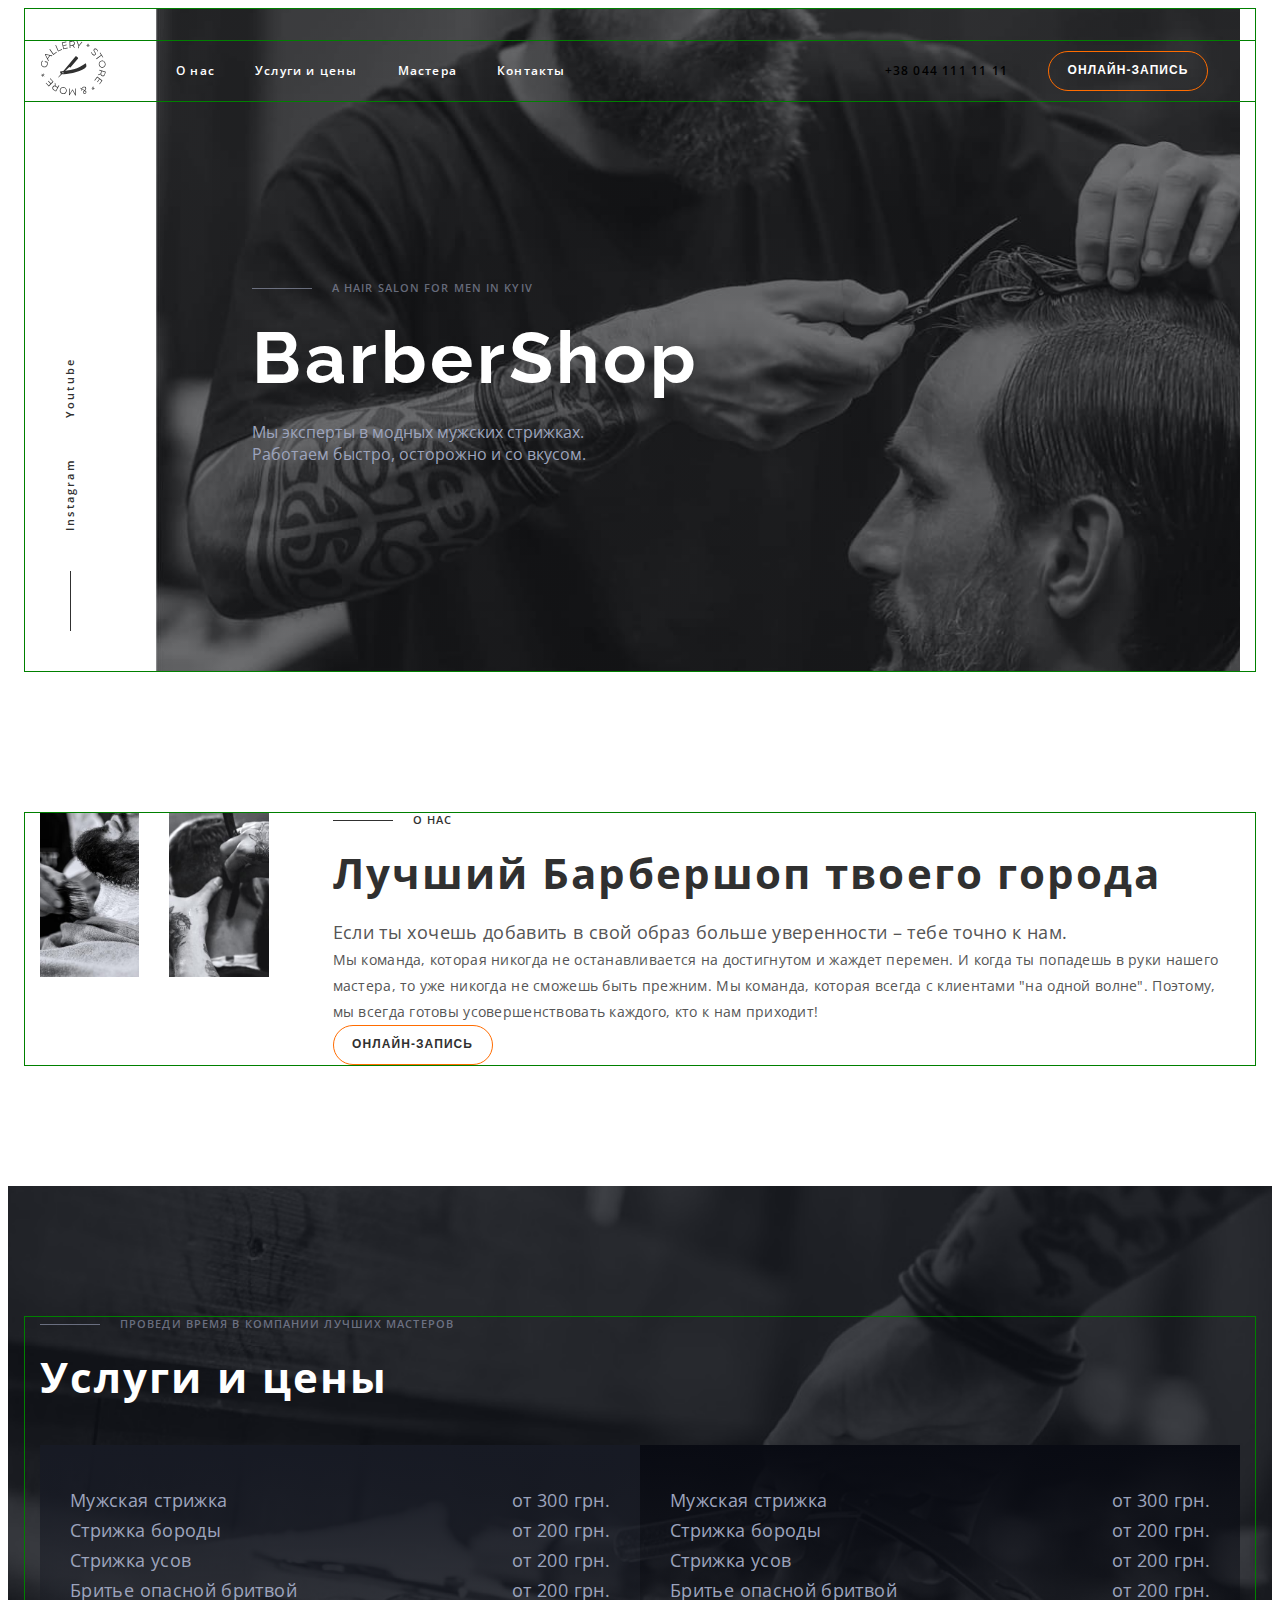
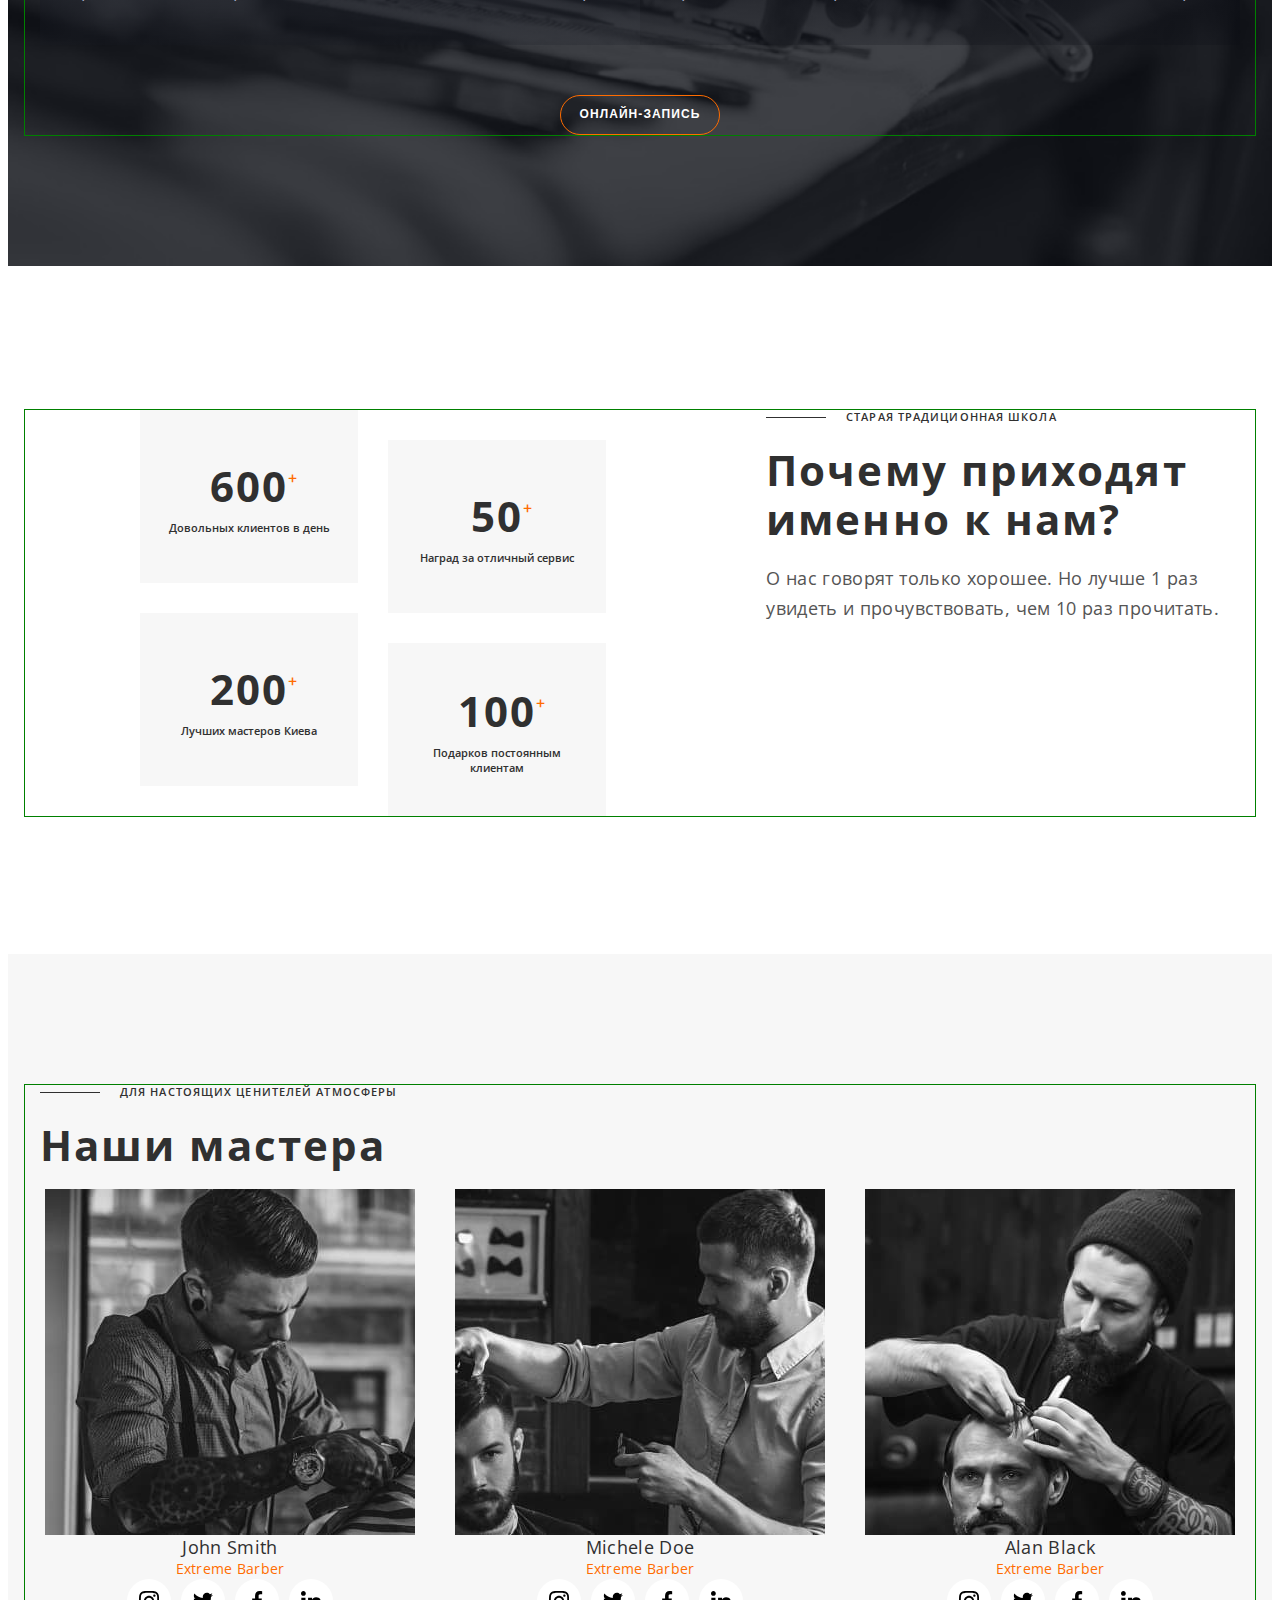
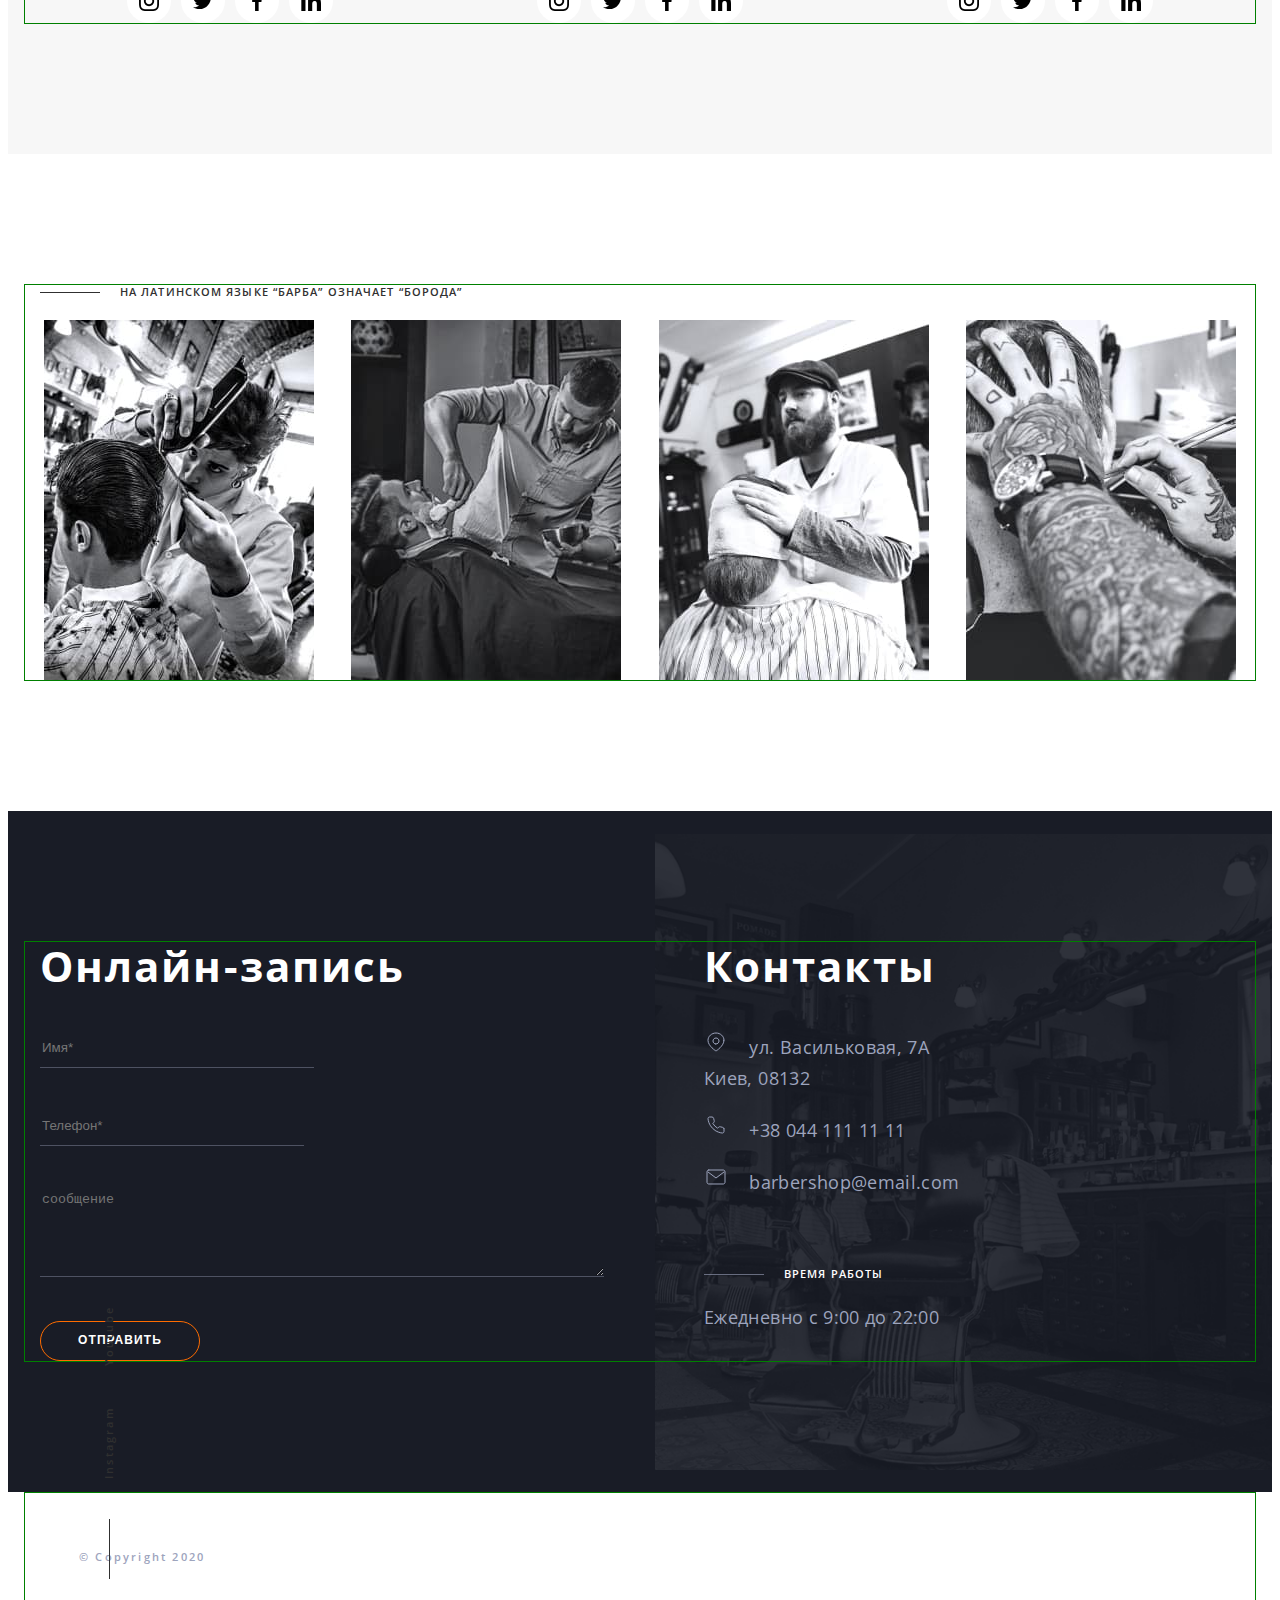
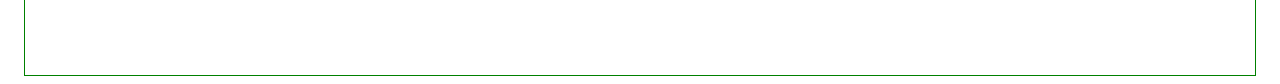
==== commit 04255e19: "finish contacts" ====
--- a/index.html
+++ b/index.html
@@ -22,6 +22,7 @@
     <title>Barbershop-remaster</title>
   </head>
   <body>
+    <!-- HEADER -->
     <header>
       <section class="header">
         <div class="container">
@@ -42,6 +43,7 @@
       </section>
     </header>
     <main>
+      <!-- HERO -->
       <section class="hero">
         <div class="container">
           <div class="hero-soc">
@@ -64,6 +66,7 @@
           </div>
         </div>
       </section>
+      <!-- ABOUT -->
       <section class="about">
         <div class="container">
           <ul class="about-photos list">
@@ -87,6 +90,7 @@
           </div>
         </div>
       </section>
+      <!-- PRICES -->
       <section class="prices">
         <div class="container">
           <p class="top-text top-text-light">Проведи время в компании лучших мастеров</p>
@@ -310,6 +314,7 @@
                   required
                 />
                 <textarea class="contacts__textarea" name="user-text" id="user-text" placeholder="сообщение"></textarea>
+                <button type="button" class="btn btn-light">отправить</button>
               </div>
             </form>
           </div>
@@ -341,12 +346,29 @@
                   >
                 </li>
               </ul>
-              <p class="contacts__time-text">время работы</p>
+              <p class="contacts__time-text top-text top-text-light">время работы</p>
               <p class="contacts__time">Ежедневно с 9:00 до 22:00</p>
             </address>
           </div>
         </div>
       </section>
     </main>
+    <footer>
+      <div class="container">
+        <div class="footer__wrap">
+          <p class="copyright">&#169; Copyright 2020</p>
+          <div class="hero-soc">
+            <ul class="list hero-socials-list">
+              <li class="hero-socials-item">
+                <a href="" class="link">Instagram</a>
+              </li>
+              <li class="hero-socials-item">
+                <a href="" class="link">Youtube</a>
+              </li>
+            </ul>
+          </div>
+        </div>
+      </div>
+    </footer>
   </body>
 </html>
--- a/styles/styles.css
+++ b/styles/styles.css
@@ -123,19 +123,6 @@
 
 /* -----------ABOUT----------- */
 
-.about {
-  padding-top: 140px;
-  padding-bottom: 120px;
-}
-
-.about-content {
-  margin-left: 64px;
-}
-
-.about-photos-item + .about-photos-item {
-  margin-left: 30px;
-}
-
 /* -----------PRICES----------- */
 
 /* -----------BENEFITS----------- */
--- a/css/main.min.css
+++ b/css/main.min.css
@@ -1 +1 @@
-:root{--accent-color: #ff6c00;--white-color: #ffffff;--text-dark-color: #303030;--top-text-light-color: rgba(157, 164, 189, 0.6);--text-grey-color: #555555;--text-light-color: #9da4bd;--bg-grey-color: #f7f7f7}img{display:block;max-width:100%;height:auto}h1,h2,h3,h4,h5,h6,p{margin:0}body{font-family:"open sans",sans-serif}ul,ol{margin:0;padding-left:0}.link{text-decoration:none;display:block;color:currentColor}address{font-style:normal}.list{list-style:none}.visually-hidden{position:absolute;white-space:nowrap;width:1px;height:1px;overflow:hidden;border:0;padding:0;clip:rect(0 0 0 0);clip-path:inset(50%);margin:-1px}.container{width:100%;margin:0 auto;padding-left:15px;padding-right:15px}@media screen and (min-width: 480px){.container{width:480px}}@media screen and (min-width: 768px){.container{width:768px}}@media screen and (min-width: 1200px){.container{width:1280px}}.btn{display:block;width:160px;height:40px;border:1px solid var(--accent-color);border-radius:25px;background-color:rgba(0,0,0,0);font-weight:600;font-size:12px;line-height:1.33;letter-spacing:.09em;text-transform:uppercase;color:var(--text-dark-color)}.btn-light{color:var(--white-color)}.top-text{margin-bottom:20px;font-weight:600;font-size:11px;line-height:1.36;letter-spacing:.1em;text-transform:uppercase;color:var(--text-dark-color);display:flex;align-items:center}.top-text::before{content:"";width:60px;height:1px;background-color:var(--text-dark-color);margin-right:20px}.top-text-light{color:var(--top-text-light-color)}.top-text-light::before{background-color:var(--top-text-light-color)}.title{font-weight:700;font-size:42px;line-height:49px;letter-spacing:.05em;color:var(--text-dark-color);margin-top:20px;margin-bottom:20px}.bottom-text{font-weight:400;font-size:18px;line-height:1.67;letter-spacing:.02em;color:var(--text-grey-color)}.bottom-text-light{color:var(--text-light-color)}.small-text{font-size:14px;line-height:1.86;letter-spacing:.02em;color:var(--text-grey-color)}.contacts__title{font-weight:700;font-size:42px;line-height:1.16;letter-spacing:.05em;color:#fff}.masters{padding-top:130px;padding-bottom:130px;background-color:var(--bg-grey-color)}.cards-list{display:flex;justify-content:space-around;gap:30px}.cards-list__item{flex-basis:calc((100% - 90px)/3)}.masters-name{font-weight:400;font-size:18px;line-height:1.38;text-align:center;letter-spacing:.02em;color:var(--text-dark-color)}.masters-position{font-weight:400;font-size:14px;line-height:1.35;text-align:center;letter-spacing:.02em;color:var(--accent-color)}.social-list{display:flex;justify-content:center}.social-list__item{width:44px;height:44px}.social-list__item:not(:first-child){margin-left:10px}.social-list__link{display:flex;justify-content:center;align-items:center;width:100%;height:100%;border-radius:50%;background-color:var(--white-color)}.galery{padding-top:130px;padding-bottom:130px}.galery__list{display:flex;justify-content:space-around;gap:30px}.galery__item{flex-basis:calc((100% - 120px)/4)}.contacts .container{display:flex;background-color:#191c26;padding:130px 58px;background-image:url(../images/bg-contacts.png);background-repeat:no-repeat;background-position:right;background-size:625px 644px}.contacts__left-side{width:657px}.contacts__form{display:flex;flex-wrap:wrap;row-gap:44px;margin-top:44px}.input{height:24px;background-color:rgba(0,0,0,0);border:none;border-bottom:1px solid rgba(157,164,189,.4);padding-bottom:8px}.input:first-child{margin-right:30px}.contacts__name{width:270px}.contacts__tel{width:260px}.contacts__textarea{width:560px;height:76px;background-color:rgba(0,0,0,0);border:none;border-bottom:1px solid rgba(157,164,189,.4);padding-bottom:8px}.address-list{margin-top:40px}.address-list__item{font-size:18px;line-height:1.67;letter-spacing:.02em;color:#9da4bd}.address-list__item:not(:last-child){margin-bottom:20px}.address-list__item:first-child{margin-top:40px}.address-list__icon{background-color:rgba(0,0,0,0);margin-right:16px}.contacts__time-text{font-weight:600;font-size:11px;line-height:1.36;letter-spacing:.1em;text-transform:uppercase;color:#fff;margin-top:70px}.contacts__time{font-size:18px;line-height:1.67;letter-spacing:.02em;color:#9da4bd;margin-top:20px}.prices{padding-top:130px;padding-bottom:130px;max-width:1280px;margin:0 auto;background-color:#111319;background-image:url(../images/bg-prices.png);background-size:cover;background-repeat:no-repeat}.prices-title{margin-bottom:44px;color:var(--white-color)}.prices-lists{display:flex}.prices-list{flex-grow:1;padding:40px 30px;background:linear-gradient(180deg, #171a24 0%, rgba(23, 26, 36, 0.2) 100%);margin-bottom:50px}.prices-list+.prices-list{background:linear-gradient(180deg, #090b13 0%, rgba(9, 11, 19, 0.2) 100%)}.prices-list-item{display:flex;justify-content:space-between;font-size:18px;line-height:1.67;letter-spacing:.02em;color:#9da4bd}.btn-prices{margin:0 auto}/*# sourceMappingURL=main.min.css.map */+:root{--accent-color: #ff6c00;--white-color: #ffffff;--text-dark-color: #303030;--top-text-light-color: rgba(157, 164, 189, 0.6);--text-grey-color: #555555;--text-light-color: #9da4bd;--bg-grey-color: #f7f7f7}img{display:block;max-width:100%;height:auto}h1,h2,h3,h4,h5,h6,p{margin:0}body{font-family:"open sans",sans-serif}ul,ol{margin:0;padding-left:0}.link{text-decoration:none;display:block;color:currentColor}address{font-style:normal}.list{list-style:none}.visually-hidden{position:absolute;white-space:nowrap;width:1px;height:1px;overflow:hidden;border:0;padding:0;clip:rect(0 0 0 0);clip-path:inset(50%);margin:-1px}.container{width:100%;margin:0 auto;padding-left:15px;padding-right:15px;border:1px solid green}@media screen and (min-width: 480px){.container{width:480px}}@media screen and (min-width: 768px){.container{width:768px}}@media screen and (min-width: 1200px){.container{width:1200px}}.btn{display:block;width:160px;height:40px;border:1px solid var(--accent-color);border-radius:25px;background-color:rgba(0,0,0,0);font-weight:600;font-size:12px;line-height:1.33;letter-spacing:.09em;text-transform:uppercase;color:var(--text-dark-color)}.btn-light{color:var(--white-color)}.top-text{margin-bottom:20px;font-weight:600;font-size:11px;line-height:1.36;letter-spacing:.1em;text-transform:uppercase;color:var(--text-dark-color);display:flex;align-items:center}.top-text::before{content:"";width:60px;height:1px;background-color:var(--text-dark-color);margin-right:20px}.top-text-light{color:var(--top-text-light-color)}.top-text-light::before{background-color:var(--top-text-light-color)}.title{font-weight:700;font-size:42px;line-height:49px;letter-spacing:.05em;color:var(--text-dark-color);margin-top:20px;margin-bottom:20px}.bottom-text{font-weight:400;font-size:18px;line-height:1.67;letter-spacing:.02em;color:var(--text-grey-color)}.bottom-text-light{color:var(--text-light-color)}.small-text{font-size:14px;line-height:1.86;letter-spacing:.02em;color:var(--text-grey-color)}.contacts__title{font-weight:700;font-size:42px;line-height:1.16;letter-spacing:.05em;color:#fff}.copyright{font-family:"Open Sans";font-style:normal;font-weight:600;font-size:11px;line-height:15px;letter-spacing:.2em;color:#9da4bd}.footer__wrap{padding:56px 39px}.masters{padding-top:130px;padding-bottom:130px;background-color:var(--bg-grey-color)}.cards-list{display:flex;justify-content:space-around;gap:30px}.cards-list__item{flex-basis:calc((100% - 90px)/3)}.masters-name{font-weight:400;font-size:18px;line-height:1.38;text-align:center;letter-spacing:.02em;color:var(--text-dark-color)}.masters-position{font-weight:400;font-size:14px;line-height:1.35;text-align:center;letter-spacing:.02em;color:var(--accent-color)}.social-list{display:flex;justify-content:center}.social-list__item{width:44px;height:44px}.social-list__item:not(:first-child){margin-left:10px}.social-list__link{display:flex;justify-content:center;align-items:center;width:100%;height:100%;border-radius:50%;background-color:var(--white-color)}.galery{padding-top:130px;padding-bottom:130px}.galery__list{display:flex;justify-content:space-around;gap:30px}.galery__item{flex-basis:calc((100% - 120px)/4)}.contacts{background-color:#191c26;padding-top:130px;padding-bottom:130px;background-image:url(../images/bg-contacts.png);background-repeat:no-repeat;background-position:right;background-size:calc(50% - 15px)}.contacts .container{display:flex}.contacts__left-side{width:calc(50% + 15px)}.contacts__form{display:flex;flex-wrap:wrap;row-gap:44px;margin-top:44px}.input{height:24px;background-color:rgba(0,0,0,0);border:none;border-bottom:1px solid rgba(157,164,189,.4);padding-bottom:8px}.input:first-child{margin-right:30px}.contacts__name{width:270px}.contacts__tel{width:260px}.contacts__textarea{width:560px;height:76px;background-color:rgba(0,0,0,0);border:none;border-bottom:1px solid rgba(157,164,189,.4);padding-bottom:8px}.contacts__right-side{width:calc(50% - 15px);padding-left:100px}.address-list{margin-top:40px}.address-list__item{font-size:18px;line-height:1.67;letter-spacing:.02em;color:#9da4bd}.address-list__item:not(:last-child){margin-bottom:20px}.address-list__item:first-child{margin-top:40px}.address-list__icon{background-color:rgba(0,0,0,0);margin-right:16px}.contacts__time-text{font-weight:600;font-size:11px;line-height:1.36;letter-spacing:.1em;text-transform:uppercase;color:#fff;margin-top:70px}.contacts__time{font-size:18px;line-height:1.67;letter-spacing:.02em;color:#9da4bd;margin-top:20px}.prices{padding-top:130px;padding-bottom:130px;max-width:1280px;margin:0 auto;background-color:#111319;background-image:url(../images/bg-prices.png);background-size:cover;background-repeat:no-repeat}.prices-title{margin-bottom:44px;color:var(--white-color)}.prices-lists{display:flex}.prices-list{flex-grow:1;padding:40px 30px;background:linear-gradient(180deg, #171a24 0%, rgba(23, 26, 36, 0.2) 100%);margin-bottom:50px}.prices-list+.prices-list{background:linear-gradient(180deg, #090b13 0%, rgba(9, 11, 19, 0.2) 100%)}.prices-list-item{display:flex;justify-content:space-between;font-size:18px;line-height:1.67;letter-spacing:.02em;color:#9da4bd}.btn-prices{margin:0 auto}.about{padding-top:140px;padding-bottom:120px}.about-content{margin-left:64px}.about-photos-item+.about-photos-item{margin-left:30px}/*# sourceMappingURL=main.min.css.map */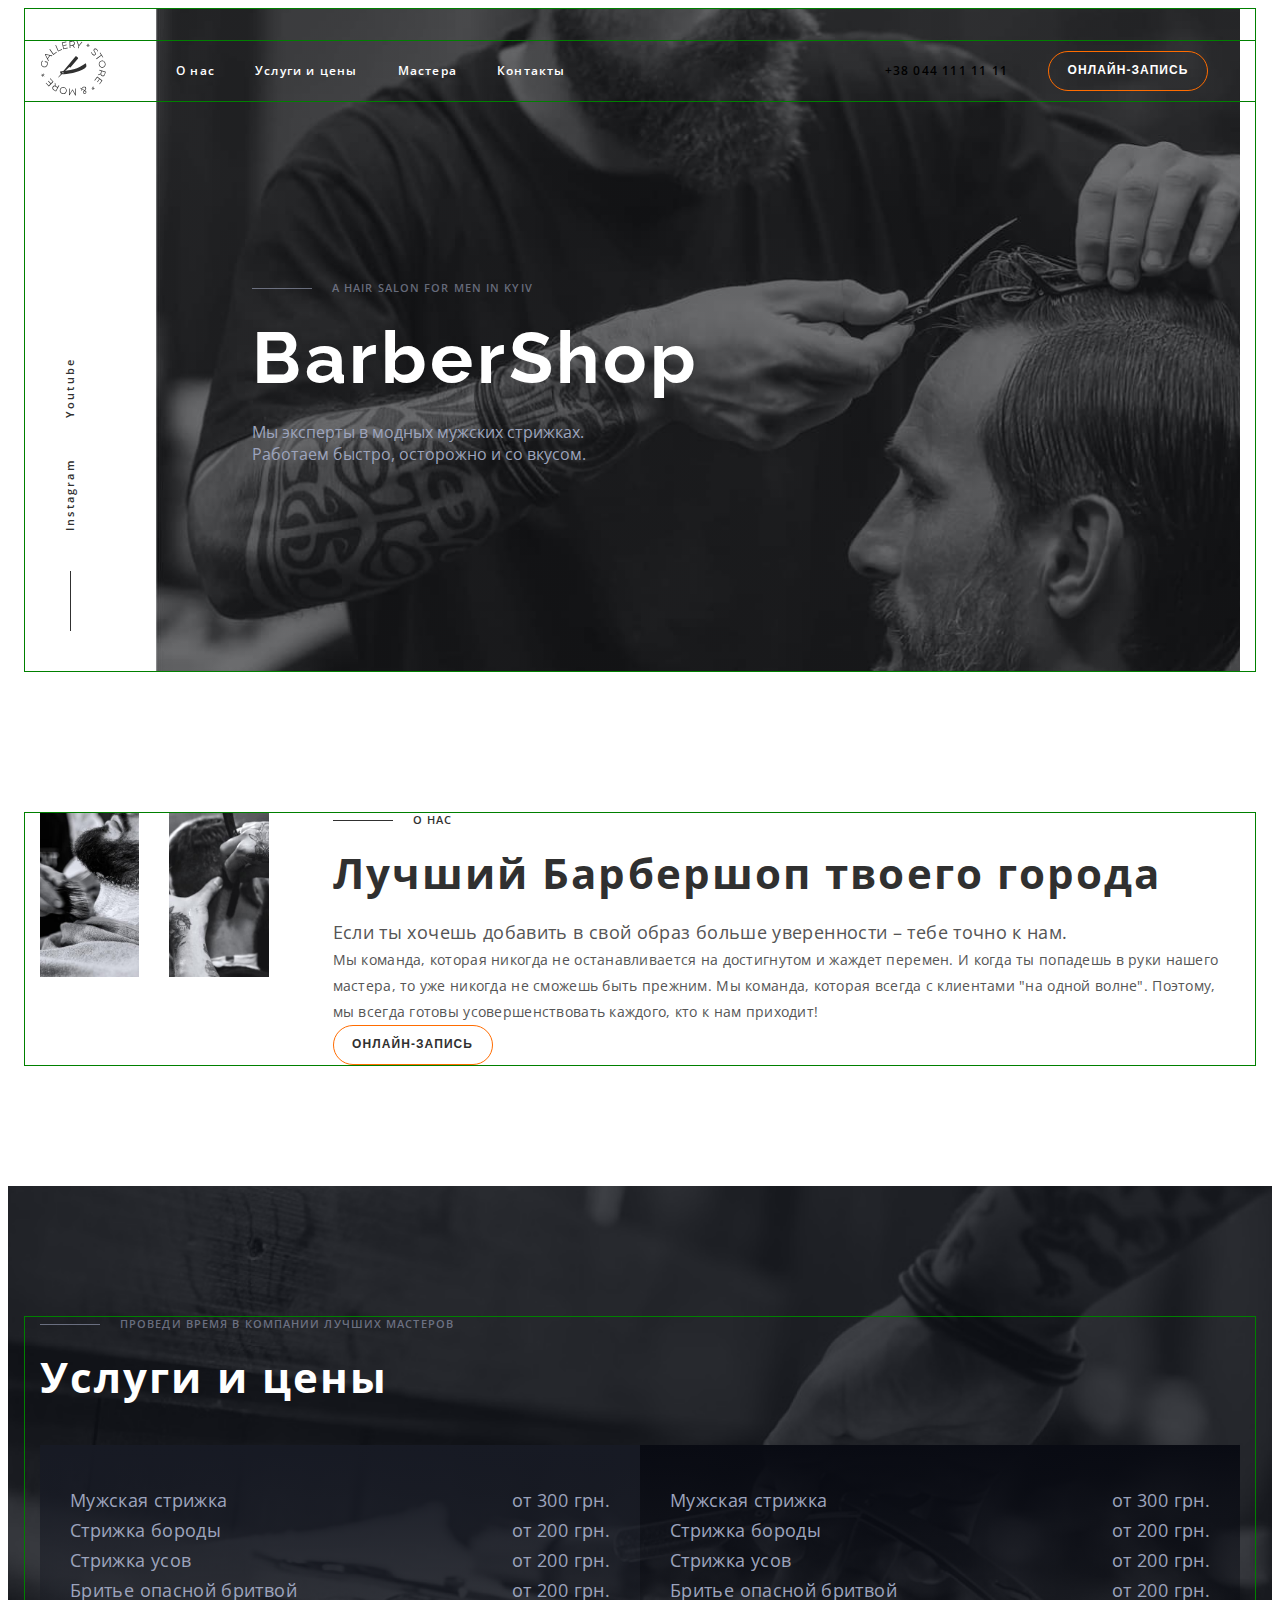
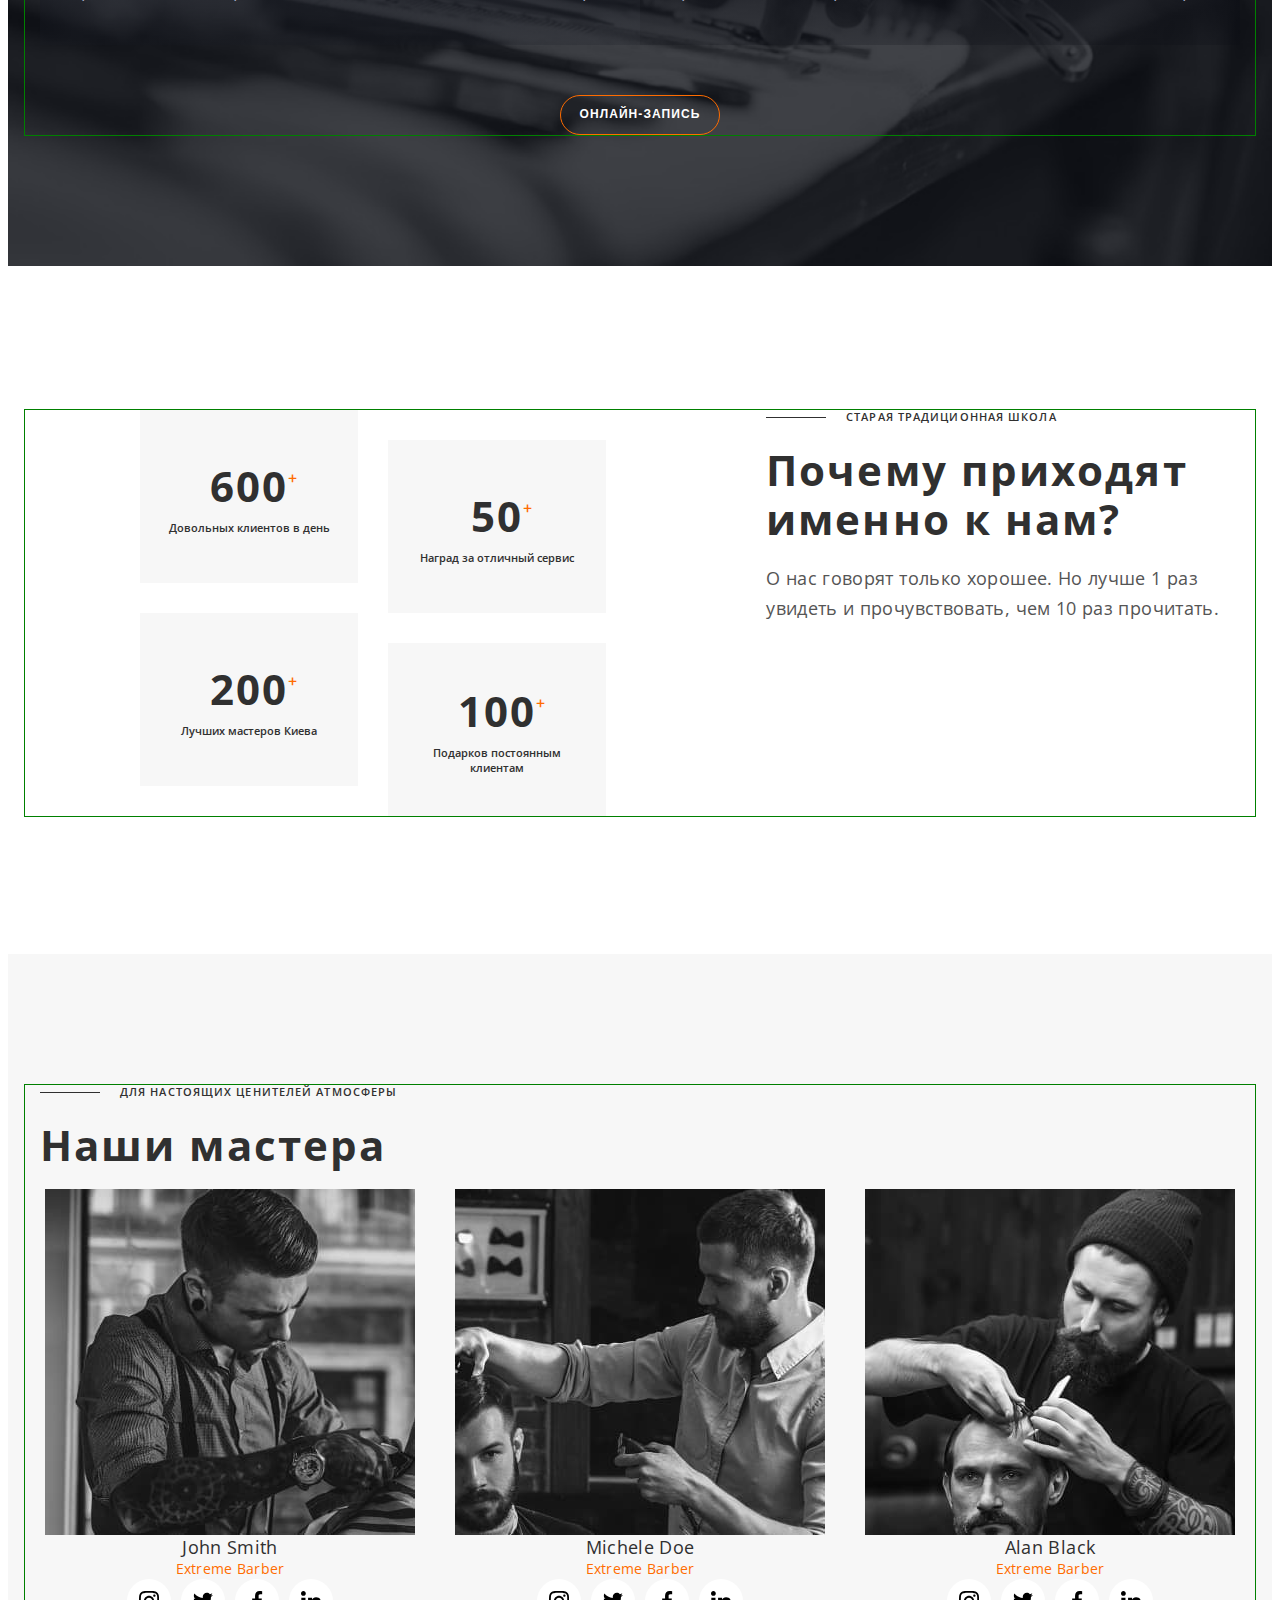
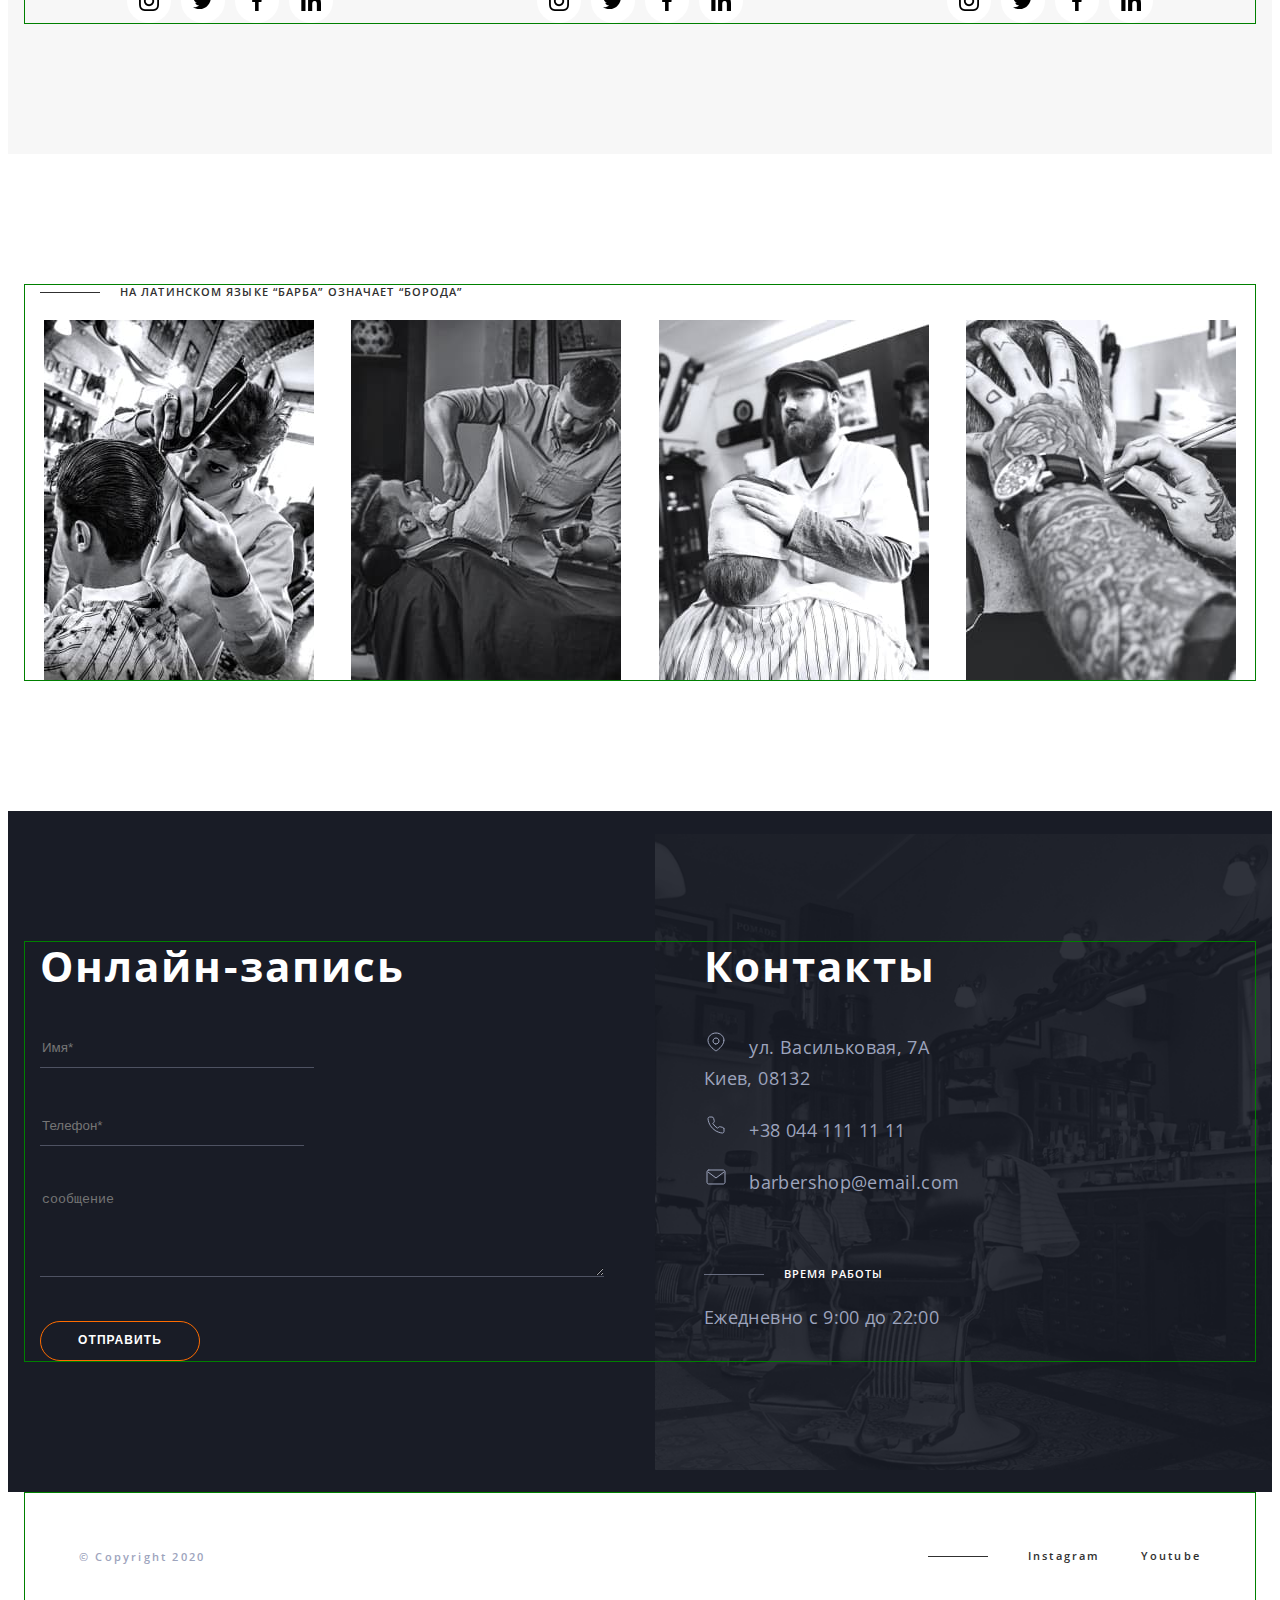
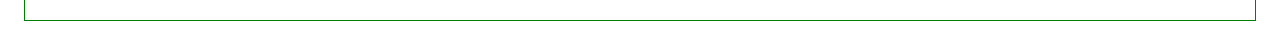
==== commit 7a69fbba: "add footer" ====
--- a/index.html
+++ b/index.html
@@ -46,12 +46,12 @@
       <!-- HERO -->
       <section class="hero">
         <div class="container">
-          <div class="hero-soc">
-            <ul class="list hero-socials-list">
-              <li class="hero-socials-item">
+          <div class="socials socials-hero">
+            <ul class="list socials__list socials-hero__list">
+              <li class="socials__item">
                 <a href="" class="link">Instagram</a>
               </li>
-              <li class="hero-socials-item">
+              <li class="socials__item">
                 <a href="" class="link">Youtube</a>
               </li>
             </ul>
@@ -357,12 +357,12 @@
       <div class="container">
         <div class="footer__wrap">
           <p class="copyright">&#169; Copyright 2020</p>
-          <div class="hero-soc">
-            <ul class="list hero-socials-list">
-              <li class="hero-socials-item">
+          <div class="socials">
+            <ul class="list socials__list">
+              <li class="socials__item">
                 <a href="" class="link">Instagram</a>
               </li>
-              <li class="hero-socials-item">
+              <li class="socials__item">
                 <a href="" class="link">Youtube</a>
               </li>
             </ul>
--- a/styles/styles.css
+++ b/styles/styles.css
@@ -53,43 +53,6 @@
 .hero .container {
   display: flex;
   align-items: flex-end;
-}
-
-.hero-soc {
-  display: flex;
-  transform-origin: top left;
-  width: 93px;
-  padding-left: 23px;
-  padding-bottom: 40px;
-}
-
-.hero-socials-list {
-  display: flex;
-  align-items: center;
-  transform: rotate(-90deg) translateX(-15px);
-  transform-origin: top left;
-}
-
-.hero-socials-list::before {
-  content: "";
-
-  width: 60px;
-  height: 1px;
-  background-color: var(--text-dark-color);
-  margin-right: 40px;
-  display: flex;
-}
-
-.hero-socials-item {
-  font-weight: 600;
-  font-size: 11px;
-  line-height: 1.36;
-  letter-spacing: 0.2em;
-  color: var(--text-dark-color);
-}
-
-.hero-socials-item + .hero-socials-item {
-  margin-left: 40px;
 }
 
 .hero-content {
--- a/css/main.min.css
+++ b/css/main.min.css
@@ -1 +1 @@
-:root{--accent-color: #ff6c00;--white-color: #ffffff;--text-dark-color: #303030;--top-text-light-color: rgba(157, 164, 189, 0.6);--text-grey-color: #555555;--text-light-color: #9da4bd;--bg-grey-color: #f7f7f7}img{display:block;max-width:100%;height:auto}h1,h2,h3,h4,h5,h6,p{margin:0}body{font-family:"open sans",sans-serif}ul,ol{margin:0;padding-left:0}.link{text-decoration:none;display:block;color:currentColor}address{font-style:normal}.list{list-style:none}.visually-hidden{position:absolute;white-space:nowrap;width:1px;height:1px;overflow:hidden;border:0;padding:0;clip:rect(0 0 0 0);clip-path:inset(50%);margin:-1px}.container{width:100%;margin:0 auto;padding-left:15px;padding-right:15px;border:1px solid green}@media screen and (min-width: 480px){.container{width:480px}}@media screen and (min-width: 768px){.container{width:768px}}@media screen and (min-width: 1200px){.container{width:1200px}}.btn{display:block;width:160px;height:40px;border:1px solid var(--accent-color);border-radius:25px;background-color:rgba(0,0,0,0);font-weight:600;font-size:12px;line-height:1.33;letter-spacing:.09em;text-transform:uppercase;color:var(--text-dark-color)}.btn-light{color:var(--white-color)}.top-text{margin-bottom:20px;font-weight:600;font-size:11px;line-height:1.36;letter-spacing:.1em;text-transform:uppercase;color:var(--text-dark-color);display:flex;align-items:center}.top-text::before{content:"";width:60px;height:1px;background-color:var(--text-dark-color);margin-right:20px}.top-text-light{color:var(--top-text-light-color)}.top-text-light::before{background-color:var(--top-text-light-color)}.title{font-weight:700;font-size:42px;line-height:49px;letter-spacing:.05em;color:var(--text-dark-color);margin-top:20px;margin-bottom:20px}.bottom-text{font-weight:400;font-size:18px;line-height:1.67;letter-spacing:.02em;color:var(--text-grey-color)}.bottom-text-light{color:var(--text-light-color)}.small-text{font-size:14px;line-height:1.86;letter-spacing:.02em;color:var(--text-grey-color)}.contacts__title{font-weight:700;font-size:42px;line-height:1.16;letter-spacing:.05em;color:#fff}.copyright{font-family:"Open Sans";font-style:normal;font-weight:600;font-size:11px;line-height:15px;letter-spacing:.2em;color:#9da4bd}.footer__wrap{padding:56px 39px}.masters{padding-top:130px;padding-bottom:130px;background-color:var(--bg-grey-color)}.cards-list{display:flex;justify-content:space-around;gap:30px}.cards-list__item{flex-basis:calc((100% - 90px)/3)}.masters-name{font-weight:400;font-size:18px;line-height:1.38;text-align:center;letter-spacing:.02em;color:var(--text-dark-color)}.masters-position{font-weight:400;font-size:14px;line-height:1.35;text-align:center;letter-spacing:.02em;color:var(--accent-color)}.social-list{display:flex;justify-content:center}.social-list__item{width:44px;height:44px}.social-list__item:not(:first-child){margin-left:10px}.social-list__link{display:flex;justify-content:center;align-items:center;width:100%;height:100%;border-radius:50%;background-color:var(--white-color)}.galery{padding-top:130px;padding-bottom:130px}.galery__list{display:flex;justify-content:space-around;gap:30px}.galery__item{flex-basis:calc((100% - 120px)/4)}.contacts{background-color:#191c26;padding-top:130px;padding-bottom:130px;background-image:url(../images/bg-contacts.png);background-repeat:no-repeat;background-position:right;background-size:calc(50% - 15px)}.contacts .container{display:flex}.contacts__left-side{width:calc(50% + 15px)}.contacts__form{display:flex;flex-wrap:wrap;row-gap:44px;margin-top:44px}.input{height:24px;background-color:rgba(0,0,0,0);border:none;border-bottom:1px solid rgba(157,164,189,.4);padding-bottom:8px}.input:first-child{margin-right:30px}.contacts__name{width:270px}.contacts__tel{width:260px}.contacts__textarea{width:560px;height:76px;background-color:rgba(0,0,0,0);border:none;border-bottom:1px solid rgba(157,164,189,.4);padding-bottom:8px}.contacts__right-side{width:calc(50% - 15px);padding-left:100px}.address-list{margin-top:40px}.address-list__item{font-size:18px;line-height:1.67;letter-spacing:.02em;color:#9da4bd}.address-list__item:not(:last-child){margin-bottom:20px}.address-list__item:first-child{margin-top:40px}.address-list__icon{background-color:rgba(0,0,0,0);margin-right:16px}.contacts__time-text{font-weight:600;font-size:11px;line-height:1.36;letter-spacing:.1em;text-transform:uppercase;color:#fff;margin-top:70px}.contacts__time{font-size:18px;line-height:1.67;letter-spacing:.02em;color:#9da4bd;margin-top:20px}.prices{padding-top:130px;padding-bottom:130px;max-width:1280px;margin:0 auto;background-color:#111319;background-image:url(../images/bg-prices.png);background-size:cover;background-repeat:no-repeat}.prices-title{margin-bottom:44px;color:var(--white-color)}.prices-lists{display:flex}.prices-list{flex-grow:1;padding:40px 30px;background:linear-gradient(180deg, #171a24 0%, rgba(23, 26, 36, 0.2) 100%);margin-bottom:50px}.prices-list+.prices-list{background:linear-gradient(180deg, #090b13 0%, rgba(9, 11, 19, 0.2) 100%)}.prices-list-item{display:flex;justify-content:space-between;font-size:18px;line-height:1.67;letter-spacing:.02em;color:#9da4bd}.btn-prices{margin:0 auto}.about{padding-top:140px;padding-bottom:120px}.about-content{margin-left:64px}.about-photos-item+.about-photos-item{margin-left:30px}/*# sourceMappingURL=main.min.css.map */+:root{--accent-color: #ff6c00;--white-color: #ffffff;--text-dark-color: #303030;--top-text-light-color: rgba(157, 164, 189, 0.6);--text-grey-color: #555555;--text-light-color: #9da4bd;--bg-grey-color: #f7f7f7}img{display:block;max-width:100%;height:auto}h1,h2,h3,h4,h5,h6,p{margin:0}body{font-family:"open sans",sans-serif}ul,ol{margin:0;padding-left:0}.link{text-decoration:none;display:block;color:currentColor}address{font-style:normal}.list{list-style:none}.visually-hidden{position:absolute;white-space:nowrap;width:1px;height:1px;overflow:hidden;border:0;padding:0;clip:rect(0 0 0 0);clip-path:inset(50%);margin:-1px}.container{width:100%;margin:0 auto;padding-left:15px;padding-right:15px;border:1px solid green}@media screen and (min-width: 480px){.container{width:480px}}@media screen and (min-width: 768px){.container{width:768px}}@media screen and (min-width: 1200px){.container{width:1200px}}.btn{display:block;width:160px;height:40px;border:1px solid var(--accent-color);border-radius:25px;background-color:rgba(0,0,0,0);font-weight:600;font-size:12px;line-height:1.33;letter-spacing:.09em;text-transform:uppercase;color:var(--text-dark-color)}.btn-light{color:var(--white-color)}.top-text{margin-bottom:20px;font-weight:600;font-size:11px;line-height:1.36;letter-spacing:.1em;text-transform:uppercase;color:var(--text-dark-color);display:flex;align-items:center}.top-text::before{content:"";width:60px;height:1px;background-color:var(--text-dark-color);margin-right:20px}.top-text-light{color:var(--top-text-light-color)}.top-text-light::before{background-color:var(--top-text-light-color)}.title{font-weight:700;font-size:42px;line-height:49px;letter-spacing:.05em;color:var(--text-dark-color);margin-top:20px;margin-bottom:20px}.bottom-text{font-weight:400;font-size:18px;line-height:1.67;letter-spacing:.02em;color:var(--text-grey-color)}.bottom-text-light{color:var(--text-light-color)}.small-text{font-size:14px;line-height:1.86;letter-spacing:.02em;color:var(--text-grey-color)}.contacts__title{font-weight:700;font-size:42px;line-height:1.16;letter-spacing:.05em;color:#fff}.copyright{font-family:"Open Sans";font-style:normal;font-weight:600;font-size:11px;line-height:15px;letter-spacing:.2em;color:#9da4bd}.socials{display:flex}.socials-hero{transform-origin:top left;width:93px;padding-left:23px;padding-bottom:40px}.socials__list{display:flex;align-items:center}.socials-hero__list{transform:rotate(-90deg) translateX(-15px);transform-origin:top left}.socials__list::before{content:"";width:60px;height:1px;background-color:var(--text-dark-color);margin-right:40px;display:flex}.socials__item{font-weight:600;font-size:11px;line-height:1.36;letter-spacing:.2em;color:var(--text-dark-color)}.socials__item+.socials__item{margin-left:40px}.footer__wrap{display:flex;align-items:center;justify-content:space-between;padding:56px 39px}.masters{padding-top:130px;padding-bottom:130px;background-color:var(--bg-grey-color)}.cards-list{display:flex;justify-content:space-around;gap:30px}.cards-list__item{flex-basis:calc((100% - 90px)/3)}.masters-name{font-weight:400;font-size:18px;line-height:1.38;text-align:center;letter-spacing:.02em;color:var(--text-dark-color)}.masters-position{font-weight:400;font-size:14px;line-height:1.35;text-align:center;letter-spacing:.02em;color:var(--accent-color)}.social-list{display:flex;justify-content:center}.social-list__item{width:44px;height:44px}.social-list__item:not(:first-child){margin-left:10px}.social-list__link{display:flex;justify-content:center;align-items:center;width:100%;height:100%;border-radius:50%;background-color:var(--white-color)}.galery{padding-top:130px;padding-bottom:130px}.galery__list{display:flex;justify-content:space-around;gap:30px}.galery__item{flex-basis:calc((100% - 120px)/4)}.contacts{background-color:#191c26;padding-top:130px;padding-bottom:130px;background-image:url(../images/bg-contacts.png);background-repeat:no-repeat;background-position:right;background-size:calc(50% - 15px)}.contacts .container{display:flex}.contacts__left-side{width:calc(50% + 15px)}.contacts__form{display:flex;flex-wrap:wrap;row-gap:44px;margin-top:44px}.input{height:24px;background-color:rgba(0,0,0,0);border:none;border-bottom:1px solid rgba(157,164,189,.4);padding-bottom:8px}.input:first-child{margin-right:30px}.contacts__name{width:270px}.contacts__tel{width:260px}.contacts__textarea{width:560px;height:76px;background-color:rgba(0,0,0,0);border:none;border-bottom:1px solid rgba(157,164,189,.4);padding-bottom:8px}.contacts__right-side{width:calc(50% - 15px);padding-left:100px}.address-list{margin-top:40px}.address-list__item{font-size:18px;line-height:1.67;letter-spacing:.02em;color:#9da4bd}.address-list__item:not(:last-child){margin-bottom:20px}.address-list__item:first-child{margin-top:40px}.address-list__icon{background-color:rgba(0,0,0,0);margin-right:16px}.contacts__time-text{font-weight:600;font-size:11px;line-height:1.36;letter-spacing:.1em;text-transform:uppercase;color:#fff;margin-top:70px}.contacts__time{font-size:18px;line-height:1.67;letter-spacing:.02em;color:#9da4bd;margin-top:20px}.prices{padding-top:130px;padding-bottom:130px;max-width:1280px;margin:0 auto;background-color:#111319;background-image:url(../images/bg-prices.png);background-size:cover;background-repeat:no-repeat}.prices-title{margin-bottom:44px;color:var(--white-color)}.prices-lists{display:flex}.prices-list{flex-grow:1;padding:40px 30px;background:linear-gradient(180deg, #171a24 0%, rgba(23, 26, 36, 0.2) 100%);margin-bottom:50px}.prices-list+.prices-list{background:linear-gradient(180deg, #090b13 0%, rgba(9, 11, 19, 0.2) 100%)}.prices-list-item{display:flex;justify-content:space-between;font-size:18px;line-height:1.67;letter-spacing:.02em;color:#9da4bd}.btn-prices{margin:0 auto}.about{padding-top:140px;padding-bottom:120px}.about-content{margin-left:64px}.about-photos-item+.about-photos-item{margin-left:30px}/*# sourceMappingURL=main.min.css.map */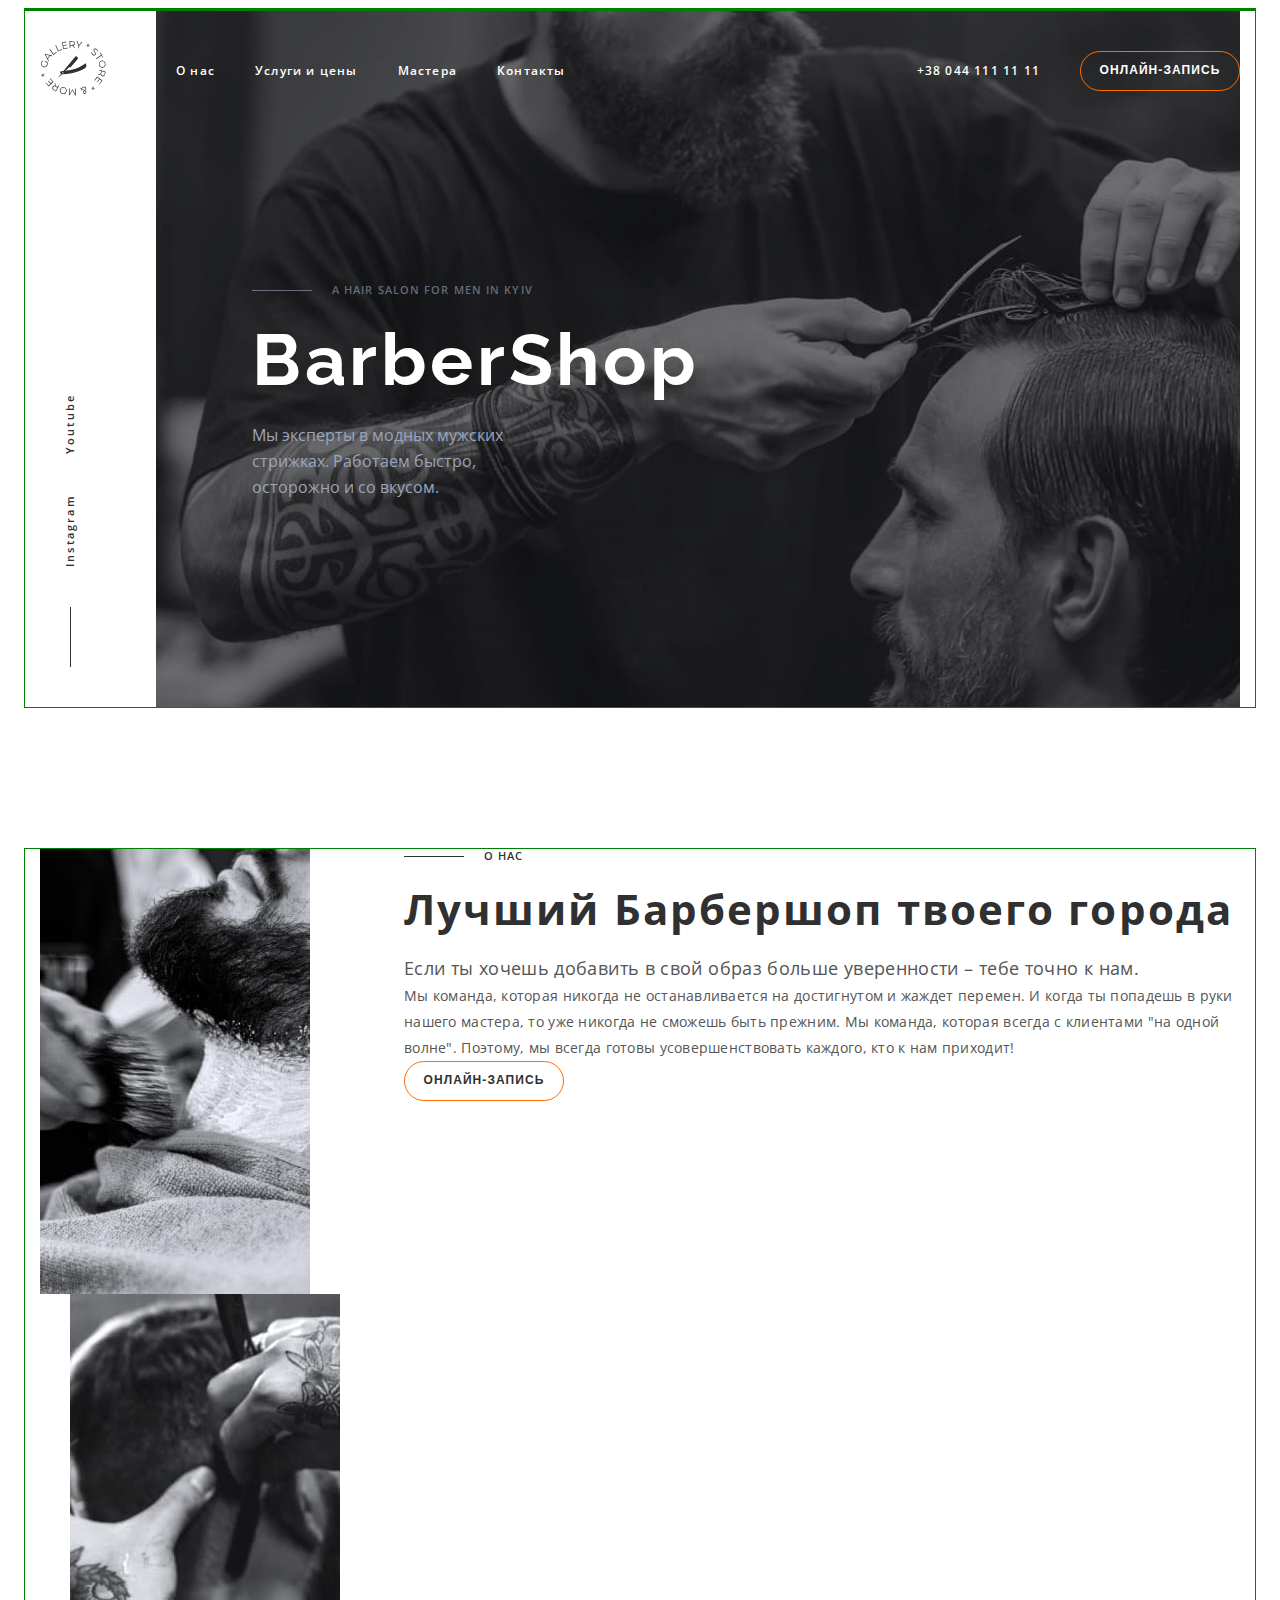
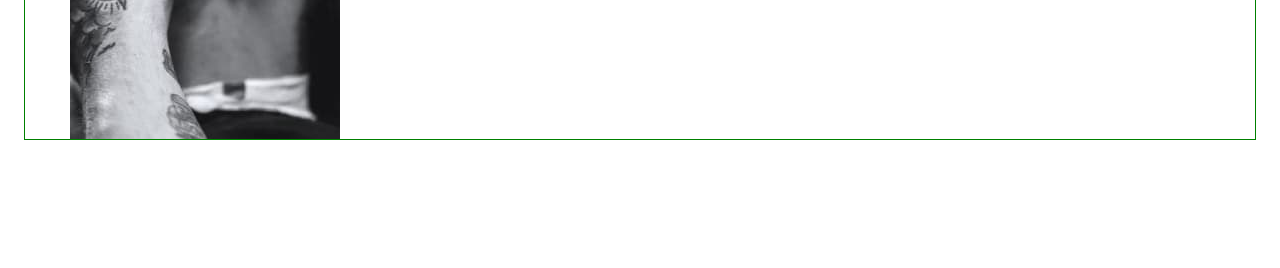
==== commit a0fead12: "11.06.22" ====
--- a/index.html
+++ b/index.html
@@ -24,44 +24,63 @@
   <body>
     <!-- HEADER -->
     <header>
-      <section class="header">
-        <div class="container">
+      <div class="container">
+        <section class="header-mob">
+          <a href="" class="logo-link-mob">
+            <svg class="logo-item-mob" width="66" height="55">
+              <use href="./images/symbol-defs.svg#icon-Logo"></use>
+            </svg>
+          </a>
+          <button class="menu-mob-btn" type="button">
+            <svg width="44" height="44">
+              <use href="./images/symbol-defs.svg#icon-menu_mob"></use>
+            </svg>
+          </button>
+        </section>
+        <section class="header">
           <a href="" class="logo-link">
             <svg class="logo-item" width="66" height="55">
               <use href="./images/symbol-defs.svg#icon-Logo"></use>
             </svg>
           </a>
-          <ul class="list header-links-list">
-            <li class="header-links-item"><a href=""></a>О нас</li>
-            <li class="header-links-item"><a href=""></a>Услуги и цены</li>
-            <li class="header-links-item"><a href=""></a>Мастера</li>
-            <li class="header-links-item"><a href=""></a>Контакты</li>
-          </ul>
-          <a href="tel:+380441111111" class="link header-tel">+38 044 111 11 11</a>
-          <button type="button" class="btn btn-light btn-header">онлайн-запись</button>
-        </div>
-      </section>
+          <div class="header-wrap">
+            <ul class="list header-links-list header-left">
+              <li class="header-links-item"><a href=""></a>О нас</li>
+              <li class="header-links-item"><a href=""></a>Услуги и цены</li>
+              <li class="header-links-item"><a href=""></a>Мастера</li>
+              <li class="header-links-item"><a href=""></a>Контакты</li>
+            </ul>
+            <div class="header-right">
+              <a href="tel:+380441111111" class="link header-tel">+38 044 111 11 11</a>
+              <button type="button" class="btn btn-light btn-header">онлайн-запись</button>
+            </div>
+          </div>
+        </section>
+      </div>
     </header>
     <main>
       <!-- HERO -->
       <section class="hero">
         <div class="container">
-          <div class="socials socials-hero">
-            <ul class="list socials__list socials-hero__list">
-              <li class="socials__item">
-                <a href="" class="link">Instagram</a>
-              </li>
-              <li class="socials__item">
-                <a href="" class="link">Youtube</a>
-              </li>
-            </ul>
+          <div class="hero__socials">
+            <div class="socials socials-hero">
+              <ul class="list socials__list socials-hero__list">
+                <li class="socials__item">
+                  <a href="" class="link">Instagram</a>
+                </li>
+                <li class="socials__item">
+                  <a href="" class="link">Youtube</a>
+                </li>
+              </ul>
+            </div>
           </div>
           <div class="hero-content">
             <p class="top-text top-text-light">A hair salon for men in Kyiv</p>
             <h1 class="hero-title">BarberShop</h1>
             <p class="bottom-text-light">
-              Мы эксперты в модных мужских стрижках. <br />
-              Работаем быстро, осторожно и со вкусом.
+              Мы эксперты в модных мужских<br />
+              стрижках. Работаем быстро, <br />
+              осторожно и со вкусом.
             </p>
           </div>
         </div>
@@ -91,7 +110,7 @@
         </div>
       </section>
       <!-- PRICES -->
-      <section class="prices">
+      <!-- <section class="prices">
         <div class="container">
           <p class="top-text top-text-light">Проведи время в компании лучших мастеров</p>
           <h2 class="title prices-title">Услуги и цены</h2>
@@ -164,9 +183,9 @@
             </p>
           </div>
         </div>
-      </section>
+      </section> -->
       <!-- --MASTERS-- -->
-      <section class="masters">
+      <!-- <section class="masters">
         <div class="container">
           <p class="top-text">для настоящих ценителей атмосферы</p>
           <h2 class="title">Наши мастера</h2>
@@ -351,9 +370,10 @@
             </address>
           </div>
         </div>
-      </section>
+      </section> -->
     </main>
-    <footer>
+    <!-- FOOTER -->
+    <!-- <footer>
       <div class="container">
         <div class="footer__wrap">
           <p class="copyright">&#169; Copyright 2020</p>
@@ -369,6 +389,6 @@
           </div>
         </div>
       </div>
-    </footer>
+    </footer> -->
   </body>
 </html>
--- a/styles/styles.css
+++ b/styles/styles.css
@@ -1,88 +1,6 @@
 /* -----------HEADER----------- */
 
-.header {
-  padding-top: 32px;
-  /* padding-bottom: 32px; */
-  position: absolute;
-  left: 50%;
-  transform: translateX(-50%);
-}
-
-.header .container {
-  display: flex;
-  align-items: center;
-}
-
-.logo-link {
-  color: var(--text-dark-color);
-}
-
-.logo-item {
-  fill: currentColor;
-}
-
-.header-links-list {
-  display: flex;
-  margin-left: 70px;
-}
-
-.header-links-item {
-  font-weight: 600;
-  font-size: 12px;
-  line-height: 1.33;
-  letter-spacing: 0.1em;
-  color: var(--white-color);
-}
-
-.header-links-item:not(:first-child) {
-  margin-left: 40px;
-}
-
-.header-tel {
-  font-weight: 600;
-  font-size: 12px;
-  line-height: 1.33;
-  letter-spacing: 0.1em;
-  color: var(--white-color);
-  margin-left: 319px;
-  margin-right: 40px;
-}
-
 /* -----------HERO----------- */
-
-.hero .container {
-  display: flex;
-  align-items: flex-end;
-}
-
-.hero-content {
-  padding: 272px 96px 206px 96px;
-  padding-right: 452px;
-  background-color: var(--text-dark-color);
-  background-image: linear-gradient(rgba(25, 28, 38, 0.2), rgba(25, 28, 38, 0.2)), url(../images/bg-header.jpg);
-  background-size: cover;
-  background-repeat: no-repeat;
-  background-position: center;
-  flex-grow: 1;
-}
-
-.hero-title {
-  margin-bottom: 20px;
-  font-family: "Raleway";
-  font-weight: 700;
-  font-size: 72px;
-  line-height: 1.18;
-  letter-spacing: 0.05em;
-  color: var(--white-color);
-}
-
-.about .container {
-  display: flex;
-}
-
-.about-photos {
-  display: flex;
-}
 
 /* -----------ABOUT----------- */
 
--- a/css/main.min.css
+++ b/css/main.min.css
@@ -1 +1 @@
-:root{--accent-color: #ff6c00;--white-color: #ffffff;--text-dark-color: #303030;--top-text-light-color: rgba(157, 164, 189, 0.6);--text-grey-color: #555555;--text-light-color: #9da4bd;--bg-grey-color: #f7f7f7}img{display:block;max-width:100%;height:auto}h1,h2,h3,h4,h5,h6,p{margin:0}body{font-family:"open sans",sans-serif}ul,ol{margin:0;padding-left:0}.link{text-decoration:none;display:block;color:currentColor}address{font-style:normal}.list{list-style:none}.visually-hidden{position:absolute;white-space:nowrap;width:1px;height:1px;overflow:hidden;border:0;padding:0;clip:rect(0 0 0 0);clip-path:inset(50%);margin:-1px}.container{width:100%;margin:0 auto;padding-left:15px;padding-right:15px;border:1px solid green}@media screen and (min-width: 480px){.container{width:480px}}@media screen and (min-width: 768px){.container{width:768px}}@media screen and (min-width: 1200px){.container{width:1200px}}.btn{display:block;width:160px;height:40px;border:1px solid var(--accent-color);border-radius:25px;background-color:rgba(0,0,0,0);font-weight:600;font-size:12px;line-height:1.33;letter-spacing:.09em;text-transform:uppercase;color:var(--text-dark-color)}.btn-light{color:var(--white-color)}.top-text{margin-bottom:20px;font-weight:600;font-size:11px;line-height:1.36;letter-spacing:.1em;text-transform:uppercase;color:var(--text-dark-color);display:flex;align-items:center}.top-text::before{content:"";width:60px;height:1px;background-color:var(--text-dark-color);margin-right:20px}.top-text-light{color:var(--top-text-light-color)}.top-text-light::before{background-color:var(--top-text-light-color)}.title{font-weight:700;font-size:42px;line-height:49px;letter-spacing:.05em;color:var(--text-dark-color);margin-top:20px;margin-bottom:20px}.bottom-text{font-weight:400;font-size:18px;line-height:1.67;letter-spacing:.02em;color:var(--text-grey-color)}.bottom-text-light{color:var(--text-light-color)}.small-text{font-size:14px;line-height:1.86;letter-spacing:.02em;color:var(--text-grey-color)}.contacts__title{font-weight:700;font-size:42px;line-height:1.16;letter-spacing:.05em;color:#fff}.copyright{font-family:"Open Sans";font-style:normal;font-weight:600;font-size:11px;line-height:15px;letter-spacing:.2em;color:#9da4bd}.socials{display:flex}.socials-hero{transform-origin:top left;width:93px;padding-left:23px;padding-bottom:40px}.socials__list{display:flex;align-items:center}.socials-hero__list{transform:rotate(-90deg) translateX(-15px);transform-origin:top left}.socials__list::before{content:"";width:60px;height:1px;background-color:var(--text-dark-color);margin-right:40px;display:flex}.socials__item{font-weight:600;font-size:11px;line-height:1.36;letter-spacing:.2em;color:var(--text-dark-color)}.socials__item+.socials__item{margin-left:40px}.footer__wrap{display:flex;align-items:center;justify-content:space-between;padding:56px 39px}.masters{padding-top:130px;padding-bottom:130px;background-color:var(--bg-grey-color)}.cards-list{display:flex;justify-content:space-around;gap:30px}.cards-list__item{flex-basis:calc((100% - 90px)/3)}.masters-name{font-weight:400;font-size:18px;line-height:1.38;text-align:center;letter-spacing:.02em;color:var(--text-dark-color)}.masters-position{font-weight:400;font-size:14px;line-height:1.35;text-align:center;letter-spacing:.02em;color:var(--accent-color)}.social-list{display:flex;justify-content:center}.social-list__item{width:44px;height:44px}.social-list__item:not(:first-child){margin-left:10px}.social-list__link{display:flex;justify-content:center;align-items:center;width:100%;height:100%;border-radius:50%;background-color:var(--white-color)}.galery{padding-top:130px;padding-bottom:130px}.galery__list{display:flex;justify-content:space-around;gap:30px}.galery__item{flex-basis:calc((100% - 120px)/4)}.contacts{background-color:#191c26;padding-top:130px;padding-bottom:130px;background-image:url(../images/bg-contacts.png);background-repeat:no-repeat;background-position:right;background-size:calc(50% - 15px)}.contacts .container{display:flex}.contacts__left-side{width:calc(50% + 15px)}.contacts__form{display:flex;flex-wrap:wrap;row-gap:44px;margin-top:44px}.input{height:24px;background-color:rgba(0,0,0,0);border:none;border-bottom:1px solid rgba(157,164,189,.4);padding-bottom:8px}.input:first-child{margin-right:30px}.contacts__name{width:270px}.contacts__tel{width:260px}.contacts__textarea{width:560px;height:76px;background-color:rgba(0,0,0,0);border:none;border-bottom:1px solid rgba(157,164,189,.4);padding-bottom:8px}.contacts__right-side{width:calc(50% - 15px);padding-left:100px}.address-list{margin-top:40px}.address-list__item{font-size:18px;line-height:1.67;letter-spacing:.02em;color:#9da4bd}.address-list__item:not(:last-child){margin-bottom:20px}.address-list__item:first-child{margin-top:40px}.address-list__icon{background-color:rgba(0,0,0,0);margin-right:16px}.contacts__time-text{font-weight:600;font-size:11px;line-height:1.36;letter-spacing:.1em;text-transform:uppercase;color:#fff;margin-top:70px}.contacts__time{font-size:18px;line-height:1.67;letter-spacing:.02em;color:#9da4bd;margin-top:20px}.prices{padding-top:130px;padding-bottom:130px;max-width:1280px;margin:0 auto;background-color:#111319;background-image:url(../images/bg-prices.png);background-size:cover;background-repeat:no-repeat}.prices-title{margin-bottom:44px;color:var(--white-color)}.prices-lists{display:flex}.prices-list{flex-grow:1;padding:40px 30px;background:linear-gradient(180deg, #171a24 0%, rgba(23, 26, 36, 0.2) 100%);margin-bottom:50px}.prices-list+.prices-list{background:linear-gradient(180deg, #090b13 0%, rgba(9, 11, 19, 0.2) 100%)}.prices-list-item{display:flex;justify-content:space-between;font-size:18px;line-height:1.67;letter-spacing:.02em;color:#9da4bd}.btn-prices{margin:0 auto}.about{padding-top:140px;padding-bottom:120px}.about-content{margin-left:64px}.about-photos-item+.about-photos-item{margin-left:30px}/*# sourceMappingURL=main.min.css.map */+:root{--accent-color: #ff6c00;--white-color: #ffffff;--text-dark-color: #303030;--top-text-light-color: rgba(157, 164, 189, 0.6);--text-grey-color: #555555;--text-light-color: #9da4bd;--bg-grey-color: #f7f7f7}img{display:block;max-width:100%;height:auto}h1,h2,h3,h4,h5,h6,p{margin:0}body{font-family:"open sans",sans-serif}ul,ol{margin:0;padding-left:0}.link{text-decoration:none;display:block;color:currentColor}address{font-style:normal}.list{list-style:none}.visually-hidden{position:absolute;white-space:nowrap;width:1px;height:1px;overflow:hidden;border:0;padding:0;clip:rect(0 0 0 0);clip-path:inset(50%);margin:-1px}.container{width:100%;margin:0 auto;padding-left:15px;padding-right:15px;border:1px solid green}@media screen and (min-width: 480px){.container{width:480px}}@media screen and (min-width: 768px){.container{padding-left:39px;padding-right:39px;width:768px}}@media screen and (min-width: 1200px){.container{padding-left:15px;padding-right:15px;width:1200px}}.btn{display:block;width:160px;height:40px;border:1px solid var(--accent-color);border-radius:25px;background-color:rgba(0,0,0,0);font-weight:600;font-size:12px;line-height:1.33;letter-spacing:.09em;text-transform:uppercase;color:var(--text-dark-color)}.btn-light{color:var(--white-color)}.top-text{margin-bottom:20px;font-weight:600;font-size:11px;line-height:1.36;letter-spacing:.1em;text-transform:uppercase;color:var(--text-dark-color);display:flex;align-items:center}.top-text::before{content:"";width:60px;height:1px;background-color:var(--text-dark-color);margin-right:20px}.top-text-light{color:var(--top-text-light-color)}.top-text-light::before{background-color:var(--top-text-light-color)}.title{font-weight:700;font-size:42px;line-height:49px;letter-spacing:.05em;color:var(--text-dark-color);margin-top:20px;margin-bottom:20px}.bottom-text{font-weight:400;font-size:16px;line-height:1.62;letter-spacing:.02em;color:var(--text-grey-color)}@media screen and (min-width: 1200px){.bottom-text{font-size:18px;line-height:1.67}}.bottom-text-light{line-height:1.62;color:var(--text-light-color)}.small-text{font-size:14px;line-height:1.86;letter-spacing:.02em;color:var(--text-grey-color)}.contacts__title{font-weight:700;font-size:42px;line-height:1.16;letter-spacing:.05em;color:#fff}.copyright{font-family:"Open Sans";font-style:normal;font-weight:600;font-size:11px;line-height:15px;letter-spacing:.2em;color:#9da4bd}.socials{display:flex}.socials-hero{transform-origin:top left;width:93px;padding-left:23px;padding-bottom:40px}.socials__list{display:flex;align-items:center}.socials-hero__list{transform:rotate(-90deg) translateX(-15px);transform-origin:top left}.socials__list::before{content:"";width:60px;height:1px;background-color:var(--text-dark-color);margin-right:40px;display:flex}.socials__item{font-weight:600;font-size:11px;line-height:1.36;letter-spacing:.2em;color:var(--text-dark-color)}.socials__item+.socials__item{margin-left:40px}.header{display:none}@media screen and (min-width: 768px){.header{width:calc(100% - 80px);display:flex;position:absolute;top:0;padding-top:32px}}@media screen and (min-width: 1200px){.header{width:calc(100% - 30px);left:50%;transform:translateX(-50%)}}header .container{position:relative}@media screen and (min-width: 1200px){header .container{display:flex;align-items:center}}.header-mob{position:absolute;left:0;top:0;width:100%;max-width:480px;display:flex;align-items:center;justify-content:space-between;padding:40px 31px}@media screen and (min-width: 768px){.header-mob{display:none}}.logo-item-mob{fill:var(--white-color)}.menu-mob-btn{background-color:rgba(0,0,0,0);border:none;fill:var(--white-color)}.logo-link{color:var(--text-dark-color)}.logo-item{fill:currentColor}.header-links-list{display:flex;align-items:center}.header-links-item{font-weight:600;font-size:12px;line-height:1.33;letter-spacing:.1em;color:var(--white-color)}.header-links-item:not(:first-child){margin-left:40px}.header-wrap{display:flex;justify-content:space-between;width:100%}@media screen and (min-width: 768px){.header-wrap{margin-left:60px}}@media screen and (min-width: 1200px){.header-wrap{margin-left:70px}}.header-right{display:flex;align-items:center}@media screen and (min-width: 768px)and (max-width: 1199px){.header-right{flex-direction:column}}.header-tel{font-weight:600;font-size:12px;line-height:1.33;letter-spacing:.1em;color:var(--white-color);margin-right:40px}.footer__wrap{display:flex;align-items:center;justify-content:space-between;padding:56px 39px}.hero .container{display:flex;align-items:flex-end;padding:0}@media screen and (min-width: 768px){.hero .container{padding-left:15px;padding-right:15px}}.hero__socials{display:none}@media screen and (min-width: 768px){.hero__socials{display:block}}.hero-content{width:100%;padding-top:208px;padding-bottom:183px;padding-left:31px;background-color:var(--text-dark-color);background-image:linear-gradient(rgba(25, 28, 38, 0.2), rgba(25, 28, 38, 0.2)),url(../images/bg-header-mob.jpg);background-size:cover;background-repeat:no-repeat;background-position:center;flex-grow:1}@media screen and (min-width: 1200px){.hero-content{padding:272px 96px 206px 96px;background-image:linear-gradient(rgba(25, 28, 38, 0.2), rgba(25, 28, 38, 0.2)),url(../images/bg-header.jpg)}}.hero-title{font-weight:700;font-size:48px;line-height:1.16;letter-spacing:.05em;color:var(--white-color);margin-bottom:20px}@media screen and (min-width: 1200px){.hero-title{font-family:"Raleway";font-weight:700;font-size:72px;line-height:1.18}}.about .container{display:flex}.about-photos{display:flex}.masters{padding-top:130px;padding-bottom:130px;background-color:var(--bg-grey-color)}.cards-list{display:flex;justify-content:space-around;gap:30px}.cards-list__item{flex-basis:calc((100% - 90px)/3)}.masters-name{font-weight:400;font-size:18px;line-height:1.38;text-align:center;letter-spacing:.02em;color:var(--text-dark-color)}.masters-position{font-weight:400;font-size:14px;line-height:1.35;text-align:center;letter-spacing:.02em;color:var(--accent-color)}.social-list{display:flex;justify-content:center}.social-list__item{width:44px;height:44px}.social-list__item:not(:first-child){margin-left:10px}.social-list__link{display:flex;justify-content:center;align-items:center;width:100%;height:100%;border-radius:50%;background-color:var(--white-color)}.galery{padding-top:130px;padding-bottom:130px}.galery__list{display:flex;justify-content:space-around;gap:30px}.galery__item{flex-basis:calc((100% - 120px)/4)}.contacts{background-color:#191c26;padding-top:130px;padding-bottom:130px;background-image:url(../images/bg-contacts.png);background-repeat:no-repeat;background-position:right;background-size:calc(50% - 15px)}.contacts .container{display:flex}.contacts__left-side{width:calc(50% + 15px)}.contacts__form{display:flex;flex-wrap:wrap;row-gap:44px;margin-top:44px}.input{height:24px;background-color:rgba(0,0,0,0);border:none;border-bottom:1px solid rgba(157,164,189,.4);padding-bottom:8px}.input:first-child{margin-right:30px}.contacts__name{width:270px}.contacts__tel{width:260px}.contacts__textarea{width:560px;height:76px;background-color:rgba(0,0,0,0);border:none;border-bottom:1px solid rgba(157,164,189,.4);padding-bottom:8px}.contacts__right-side{width:calc(50% - 15px);padding-left:100px}.address-list{margin-top:40px}.address-list__item{font-size:18px;line-height:1.67;letter-spacing:.02em;color:#9da4bd}.address-list__item:not(:last-child){margin-bottom:20px}.address-list__item:first-child{margin-top:40px}.address-list__icon{background-color:rgba(0,0,0,0);margin-right:16px}.contacts__time-text{font-weight:600;font-size:11px;line-height:1.36;letter-spacing:.1em;text-transform:uppercase;color:#fff;margin-top:70px}.contacts__time{font-size:18px;line-height:1.67;letter-spacing:.02em;color:#9da4bd;margin-top:20px}.prices{padding-top:130px;padding-bottom:130px;max-width:1280px;margin:0 auto;background-color:#111319;background-image:url(../images/bg-prices.png);background-size:cover;background-repeat:no-repeat}.prices-title{margin-bottom:44px;color:var(--white-color)}.prices-lists{display:flex}.prices-list{flex-grow:1;padding:40px 30px;background:linear-gradient(180deg, #171a24 0%, rgba(23, 26, 36, 0.2) 100%);margin-bottom:50px}.prices-list+.prices-list{background:linear-gradient(180deg, #090b13 0%, rgba(9, 11, 19, 0.2) 100%)}.prices-list-item{display:flex;justify-content:space-between;font-size:18px;line-height:1.67;letter-spacing:.02em;color:#9da4bd}.btn-prices{margin:0 auto}.about{padding-top:84px;padding-bottom:84px}@media screen and (min-width: 1200px){.about{padding-top:140px;padding-bottom:120px}}.about-content{margin-left:64px}.about-photos{display:none}@media screen and (min-width: 768px){.about-photos{display:block}}.about-photos-item{width:270px}.about-photos-item+.about-photos-item{margin-left:30px}/*# sourceMappingURL=main.min.css.map */